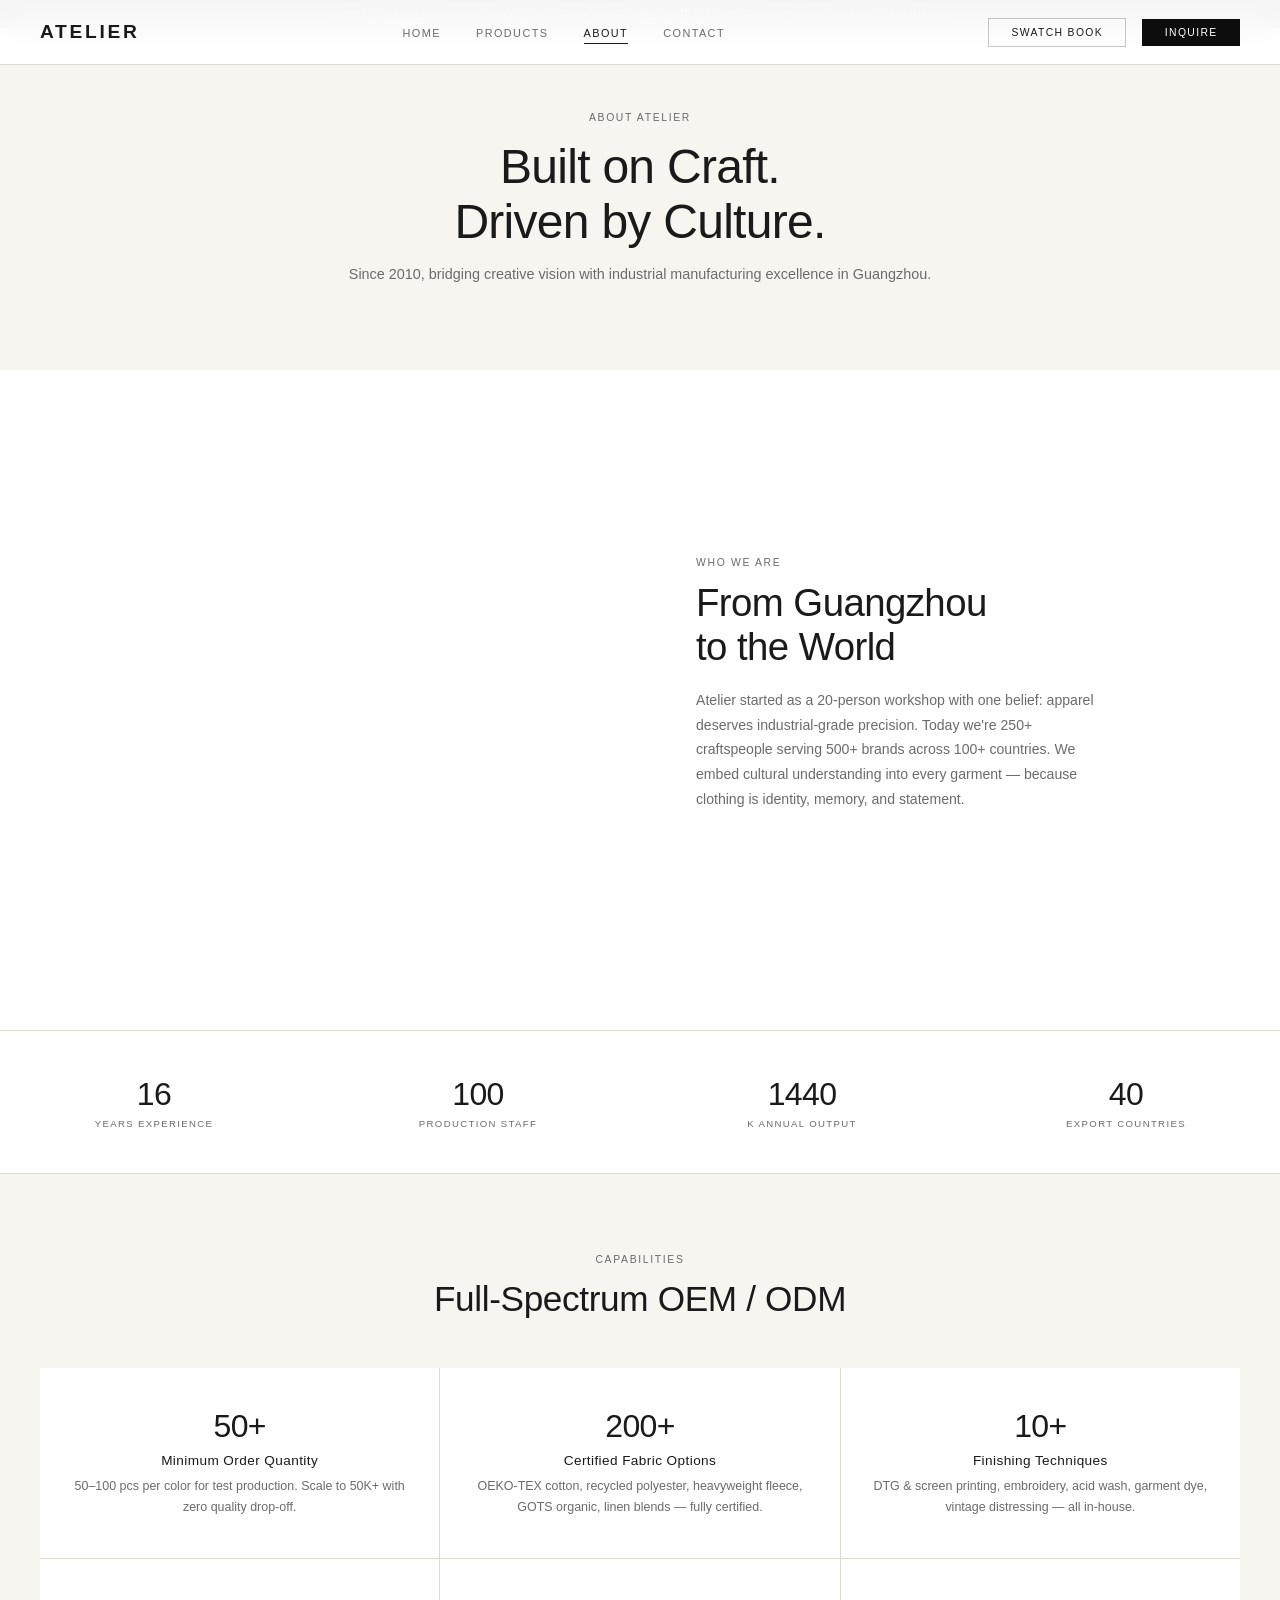
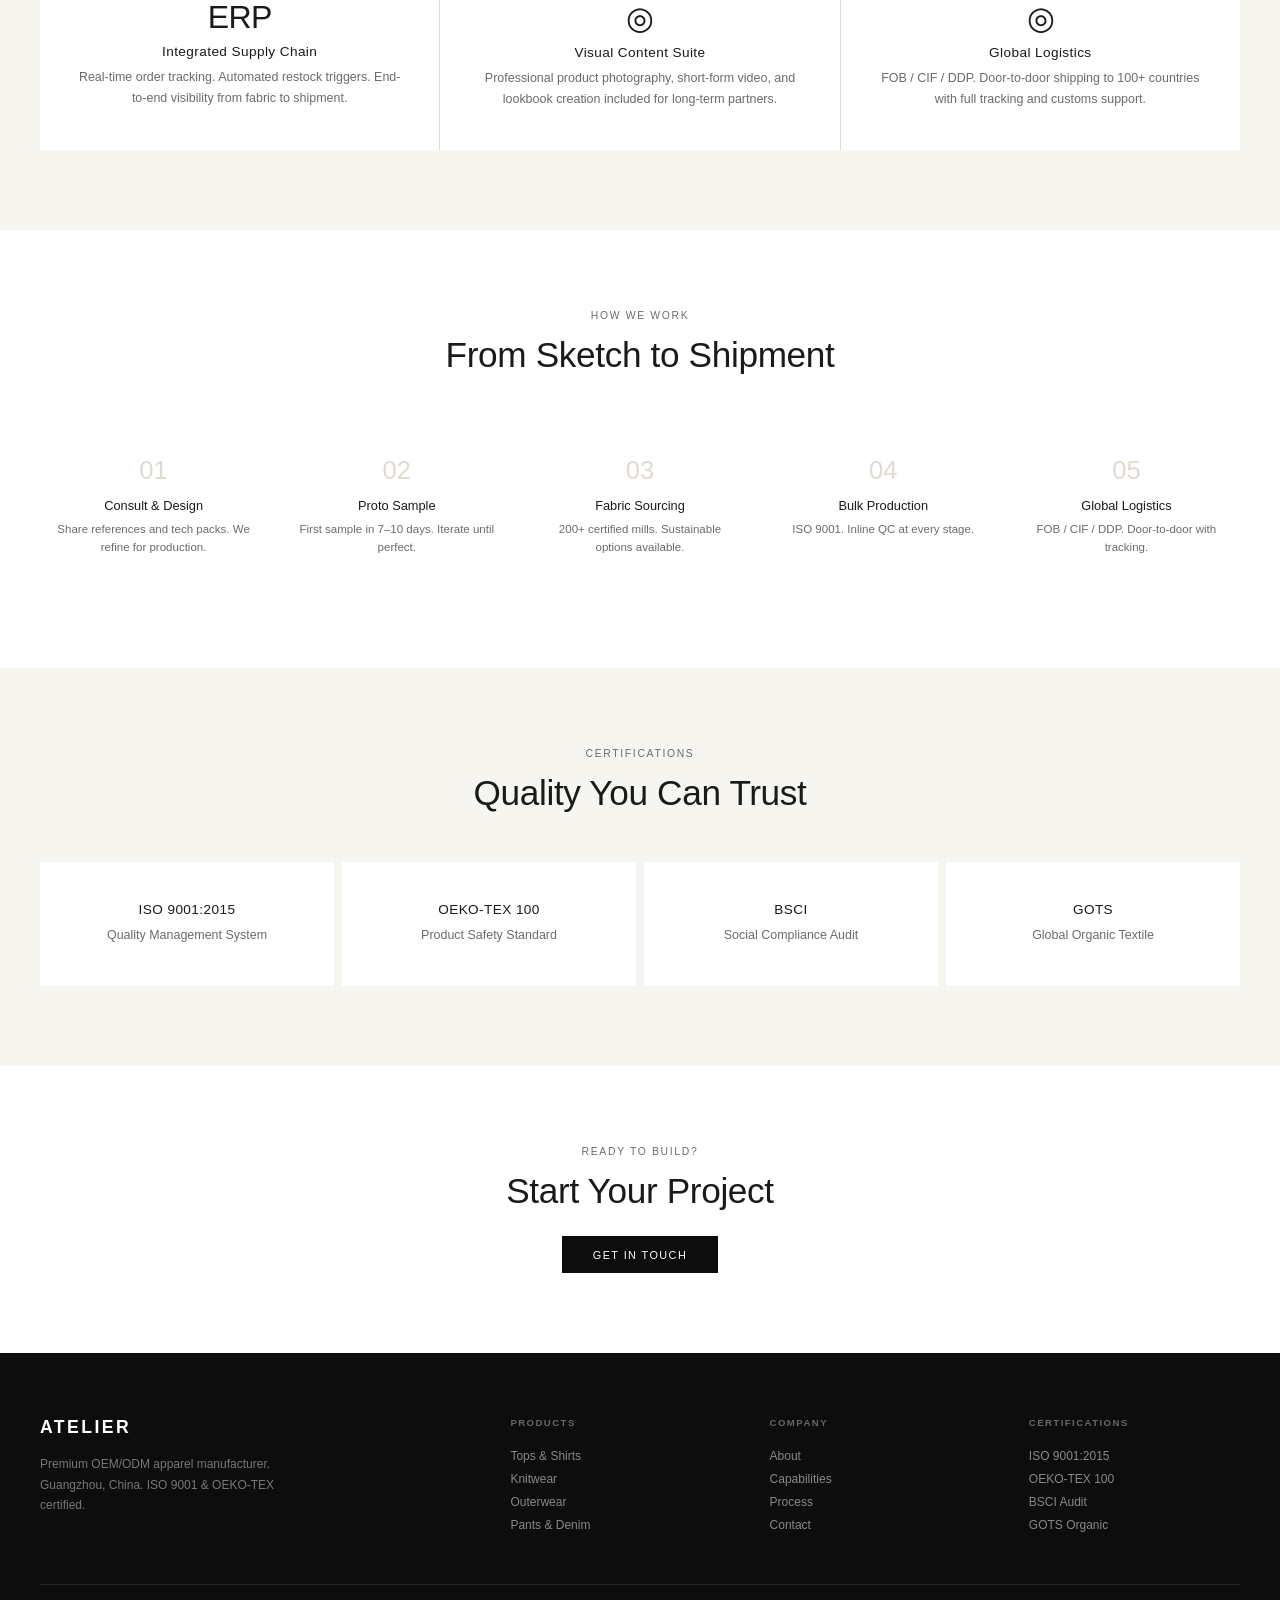
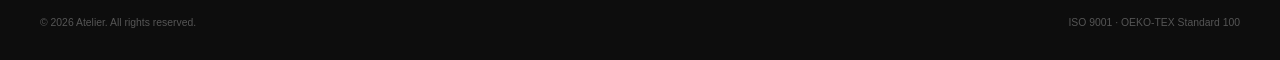
==== about.html @ 6cfaf9b6 "Rebuild: ATELIER brand, multi-page, correct copy" ====
<!DOCTYPE html>
<html lang="en">
<head>
<meta charset="UTF-8"><meta name="viewport" content="width=device-width,initial-scale=1.0">
<title>About — ATELIER</title>
<link rel="stylesheet" href="css/style.css">
</head>
<body>

<div class="announce"><span>&#9678; &nbsp;SS26 Samples Ready &nbsp;·&nbsp; MOQ 50 pcs/Color &nbsp;·&nbsp; ISO 9001 & OEKO-TEX Certified &nbsp;·&nbsp; 100+ Export Countries &nbsp;&#9678;</span></div>

<nav class="nav">
  <a href="index.html" class="logo">ATELIER</a>
  <ul class="nav-menu">
    <li><a href="index.html">Home</a></li>
    <li><a href="products.html">Products</a></li>
    <li><a href="about.html" class="active">About</a></li>
    <li><a href="contact.html">Contact</a></li>
  </ul>
  <div class="nav-right">
    <a href="contact.html" class="btn-sm ghost">Swatch Book</a>
    <a href="contact.html" class="btn-sm solid">Inquire</a>
  </div>
  <button class="hamburger" id="hbg">&#9776;</button>
</nav>
<div class="mobile-overlay" id="mob">
  <button class="mobile-close" id="mobClose">&#10005;</button>
  <a href="index.html">Home</a><a href="products.html">Products</a><a href="about.html">About</a><a href="contact.html">Contact</a>
</div>

<section class="page-hero">
  <div class="ph-content rv"><span class="ph-tag">About Atelier</span><h1 class="ph-title">Built on Craft.<br>Driven by Culture.</h1><p class="ph-sub">Since 2010, bridging creative vision with industrial manufacturing excellence in Guangzhou.</p></div>
</section>

<section>
  <div class="container">
    <div class="ed-row">
      <div class="ed-img rvl" style="background-image:url(https://content.gapinc.com/d/sje5q51hs5qm7k15g5br3cm6g22m3xs5.jpg)"></div>
      <div class="ed-copy rvr">
        <span class="eyebrow">Who We Are</span><h2>From Guangzhou<br>to the World</h2>
        <p>Atelier started as a 20-person workshop with one belief: apparel deserves industrial-grade precision. Today we're 250+ craftspeople serving 500+ brands across 100+ countries. We embed cultural understanding into every garment — because clothing is identity, memory, and statement.</p>
      </div>
    </div>
  </div>
</section>

<div class="stats-bar"><div class="container" id="statsBar">
  <div class="rv"><div class="stat-n" data-t="16">0</div><div class="stat-l">Years Experience</div></div>
  <div class="rv d1"><div class="stat-n" data-t="250">0</div><div class="stat-l">Production Staff</div></div>
  <div class="rv d2"><div class="stat-n" data-t="3600">0</div><div class="stat-l">K Annual Output</div></div>
  <div class="rv d3"><div class="stat-n" data-t="100">0</div><div class="stat-l">Export Countries</div></div>
</div></div>

<section style="background:var(--cream)">
  <div class="container">
    <div class="sec-head rv"><span class="eyebrow">Capabilities</span><h2 class="sec-title">Full-Spectrum OEM / ODM</h2></div>
    <div class="cap-grid">
      <div class="cap-item rv d1"><div class="cap-num">50+</div><h4>Minimum Order Quantity</h4><p>50–100 pcs per color for test production. Scale to 50K+ with zero quality drop-off.</p></div>
      <div class="cap-item rv d2"><div class="cap-num">200+</div><h4>Certified Fabric Options</h4><p>OEKO-TEX cotton, recycled polyester, heavyweight fleece, GOTS organic, linen blends — fully certified.</p></div>
      <div class="cap-item rv d3"><div class="cap-num">10+</div><h4>Finishing Techniques</h4><p>DTG &amp; screen printing, embroidery, acid wash, garment dye, vintage distressing — all in-house.</p></div>
      <div class="cap-item rv d4"><div class="cap-num">ERP</div><h4>Integrated Supply Chain</h4><p>Real-time order tracking. Automated restock triggers. End-to-end visibility from fabric to shipment.</p></div>
      <div class="cap-item rv d5"><div class="cap-num">&#9678;</div><h4>Visual Content Suite</h4><p>Professional product photography, short-form video, and lookbook creation included for long-term partners.</p></div>
      <div class="cap-item rv d6"><div class="cap-num">&#9678;</div><h4>Global Logistics</h4><p>FOB / CIF / DDP. Door-to-door shipping to 100+ countries with full tracking and customs support.</p></div>
    </div>
  </div>
</section>

<section>
  <div class="container">
    <div class="sec-head rv"><span class="eyebrow">How We Work</span><h2 class="sec-title">From Sketch to Shipment</h2></div>
    <div class="process-row">
      <div class="proc-item rv d1"><div class="proc-num">01</div><h4>Consult &amp; Design</h4><p>Share references and tech packs. We refine for production.</p></div>
      <div class="proc-item rv d2"><div class="proc-num">02</div><h4>Proto Sample</h4><p>First sample in 7–10 days. Iterate until perfect.</p></div>
      <div class="proc-item rv d3"><div class="proc-num">03</div><h4>Fabric Sourcing</h4><p>200+ certified mills. Sustainable options available.</p></div>
      <div class="proc-item rv d4"><div class="proc-num">04</div><h4>Bulk Production</h4><p>ISO 9001. Inline QC at every stage.</p></div>
      <div class="proc-item rv d5"><div class="proc-num">05</div><h4>Global Logistics</h4><p>FOB / CIF / DDP. Door-to-door with tracking.</p></div>
    </div>
  </div>
</section>

<section style="background:var(--cream)"><div class="container">
  <div class="sec-head rv"><span class="eyebrow">Certifications</span><h2 class="sec-title">Quality You Can Trust</h2></div>
  <div style="display:grid;grid-template-columns:repeat(4,1fr);gap:.5rem;text-align:center">
    <div class="cap-item rv d1"><h4>ISO 9001:2015</h4><p>Quality Management System</p></div>
    <div class="cap-item rv d2"><h4>OEKO-TEX 100</h4><p>Product Safety Standard</p></div>
    <div class="cap-item rv d3"><h4>BSCI</h4><p>Social Compliance Audit</p></div>
    <div class="cap-item rv d4"><h4>GOTS</h4><p>Global Organic Textile</p></div>
  </div>
</div></section>

<section style="text-align:center">
  <div class="container"><div class="rv">
    <span class="eyebrow">Ready to Build?</span>
    <h2 class="sec-title" style="margin-bottom:1.5rem">Start Your Project</h2>
    <a href="contact.html" class="btn-dark">Get in Touch</a>
  </div></div>
</section>

<footer>
  <div class="ft-grid">
    <div class="ft-brand"><h3>ATELIER</h3><p>Premium OEM/ODM apparel manufacturer. Guangzhou, China. ISO 9001 &amp; OEKO-TEX certified.</p></div>
    <div class="ft-col"><h4>Products</h4><a href="products.html">Tops &amp; Shirts</a><a href="products.html">Knitwear</a><a href="products.html">Outerwear</a><a href="products.html">Pants &amp; Denim</a></div>
    <div class="ft-col"><h4>Company</h4><a href="about.html">About</a><a href="about.html">Capabilities</a><a href="about.html">Process</a><a href="contact.html">Contact</a></div>
    <div class="ft-col"><h4>Certifications</h4><a href="#">ISO 9001:2015</a><a href="#">OEKO-TEX 100</a><a href="#">BSCI Audit</a><a href="#">GOTS Organic</a></div>
  </div>
  <div class="ft-bot"><span>&copy; 2026 Atelier. All rights reserved.</span><span>ISO 9001 &middot; OEKO-TEX Standard 100</span></div>
</footer>

<script src="js/main.js"></script>
</body>
</html>
---- css/style.css ----
*,*::before,*::after{margin:0;padding:0;box-sizing:border-box}
:root{--white:#fff;--cream:#F7F5F0;--sand:#EDE8DF;--text:#1A1A1A;--gray:#6B6B6B;--border:#E0DAD0;--black:#0D0D0D}
html{scroll-behavior:smooth}
body{font-family:'Helvetica Neue',Helvetica,Arial,sans-serif;background:#fff;color:var(--text);-webkit-font-smoothing:antialiased;overflow-x:hidden}

/* ── ANNOUNCE ── */
.announce{background:#1A1A1A;color:#fff;text-align:center;padding:.5rem 1rem;font-size:.65rem;letter-spacing:.1em;overflow:hidden}
.announce span{display:inline-block;white-space:nowrap;animation:ticker 28s linear infinite}
@keyframes ticker{0%{transform:translateX(60vw)}100%{transform:translateX(-100%)}}

/* ── NAV ── */
.nav{position:fixed;top:0;left:0;right:0;z-index:100;padding:1.1rem 2.5rem;display:flex;align-items:center;justify-content:space-between;transition:all .35s;background:rgba(255,255,255,.96);backdrop-filter:blur(18px);-webkit-backdrop-filter:blur(18px);border-bottom:1px solid var(--border)}
.logo{font-size:1.2rem;font-weight:700;letter-spacing:.14em;color:var(--text);text-decoration:none}
.nav-menu{display:flex;gap:2.2rem;list-style:none}
.nav-menu a{font-size:.68rem;text-transform:uppercase;letter-spacing:.13em;color:var(--gray);text-decoration:none;position:relative;transition:color .25s}
.nav-menu a::after{content:'';position:absolute;bottom:-5px;left:0;width:0;height:1px;background:var(--text);transition:width .3s}
.nav-menu a:hover,.nav-menu a.active{color:var(--text)}.nav-menu a:hover::after,.nav-menu a.active::after{width:100%}
.nav-right{display:flex;gap:1rem;align-items:center}
.btn-sm{font-size:.65rem;text-transform:uppercase;letter-spacing:.13em;padding:.5rem 1.4rem;text-decoration:none;transition:all .25s;display:inline-block}
.btn-sm.solid{background:var(--black);color:#fff}.btn-sm.solid:hover{background:#333}
.btn-sm.ghost{border:1px solid rgba(0,0,0,.22);color:var(--text)}.btn-sm.ghost:hover{border-color:var(--text)}
.hamburger{display:none;background:none;border:none;font-size:1.4rem;cursor:pointer;color:var(--text)}
.mobile-overlay{position:fixed;inset:0;background:#fff;z-index:200;display:flex;flex-direction:column;align-items:center;justify-content:center;gap:2rem;opacity:0;pointer-events:none;transition:opacity .3s}
.mobile-overlay.open{opacity:1;pointer-events:auto}
.mobile-overlay a{font-size:1.4rem;font-weight:300;text-decoration:none;color:var(--text);letter-spacing:.04em}
.mobile-close{position:absolute;top:1.5rem;right:2rem;font-size:1.8rem;background:none;border:none;cursor:pointer;color:var(--text)}

/* ── SECTIONS ── */
section{padding:5rem 2.5rem}
.container{max-width:1300px;margin:0 auto}
.sec-head{text-align:center;margin-bottom:3rem}
.eyebrow{font-size:.65rem;text-transform:uppercase;letter-spacing:.16em;color:var(--gray);margin-bottom:.8rem;display:block}
.sec-title{font-size:clamp(1.6rem,3.5vw,2.2rem);font-weight:300;letter-spacing:-.01em;line-height:1.2}

/* ── HERO ── */
.hero{height:75vh;min-height:500px;max-height:780px;position:relative;overflow:hidden;display:flex;align-items:flex-end}
.hero-img{position:absolute;inset:0;background-size:cover;background-position:center 20%;transition:transform 12s ease-out}
.hero-img.zoom{transform:scale(1.06)}
.hero-fade{position:absolute;inset:0;background:linear-gradient(to top,rgba(0,0,0,.65) 0%,rgba(0,0,0,.25) 50%,rgba(0,0,0,.1) 100%)}
.hero-text{position:relative;z-index:2;padding:0 3rem 4rem;max-width:640px}
.hero-eyebrow{font-size:.65rem;letter-spacing:.18em;text-transform:uppercase;color:rgba(255,255,255,.9);margin-bottom:1rem;text-shadow:0 1px 4px rgba(0,0,0,.5)}
.hero-h1{font-size:clamp(2.4rem,5vw,4rem);font-weight:300;line-height:1.1;letter-spacing:-.02em;color:#fff;margin-bottom:1.2rem;text-shadow:0 2px 12px rgba(0,0,0,.4)}
.hero-h1 em{font-style:italic;font-weight:200}
.hero-sub{font-size:.9rem;color:rgba(255,255,255,.92);max-width:400px;line-height:1.7;margin-bottom:2rem;text-shadow:0 1px 6px rgba(0,0,0,.5)}
.hero-btns{display:flex;gap:.8rem;flex-wrap:wrap}
.btn-white{background:#fff;color:var(--black);padding:.8rem 2rem;font-size:.7rem;text-transform:uppercase;letter-spacing:.12em;text-decoration:none;transition:all .25s}
.btn-white:hover{background:#eee}
.btn-out{background:transparent;border:1px solid rgba(255,255,255,.5);color:#fff;padding:.8rem 2rem;font-size:.7rem;text-transform:uppercase;letter-spacing:.12em;text-decoration:none;transition:all .25s}
.btn-out:hover{border-color:#fff}

/* ── CATEGORY LAYOUT ── */
.cat-layout{display:grid;grid-template-columns:1fr 1fr;gap:.5rem}
.cat-tall{grid-row:span 2}
.cat-right{display:grid;grid-template-columns:1fr 1fr;gap:.5rem}
.cat-block{position:relative;overflow:hidden;display:block;text-decoration:none;color:inherit}
.cat-block.tall-item{height:100%}
.cat-block.sq-item{aspect-ratio:4/5}
.cat-photo{width:100%;height:100%;object-fit:cover;transition:transform 1.1s cubic-bezier(.25,.1,.25,1)}
.cat-block:hover .cat-photo{transform:scale(1.05)}
.cat-overlay{position:absolute;inset:0;background:linear-gradient(to top,rgba(0,0,0,.35),transparent 50%);transition:opacity .4s}
.cat-block:hover .cat-overlay{opacity:.5}
.cat-cap{position:absolute;bottom:1.8rem;left:1.8rem;z-index:2}
.cat-cap h3{font-size:1.4rem;font-weight:300;color:#fff;line-height:1.2;text-shadow:0 1px 8px rgba(0,0,0,.3)}
.cat-cap span{display:inline-block;margin-top:.5rem;font-size:.6rem;text-transform:uppercase;letter-spacing:.15em;color:rgba(255,255,255,.85);border-bottom:1px solid rgba(255,255,255,.5);padding-bottom:.15rem;transition:all .3s}
.cat-block:hover .cat-cap span{border-color:#fff;padding-right:5px}
.cat-badge{position:absolute;top:1rem;left:1rem;z-index:3;background:rgba(255,255,255,.88);backdrop-filter:blur(6px);padding:.22rem .7rem;font-size:.58rem;letter-spacing:.08em;text-transform:uppercase;color:var(--text)}

/* ── PRODUCT GRID ── */
.prod-grid{display:grid;grid-template-columns:repeat(3,1fr);gap:1.2rem}
.prod-card{text-decoration:none;color:inherit;display:block}
.prod-img-wrap{position:relative;overflow:hidden;aspect-ratio:3/4}
.prod-img{width:100%;height:100%;object-fit:cover;transition:transform .9s cubic-bezier(.25,.1,.25,1)}
.prod-card:hover .prod-img{transform:scale(1.04)}
.prod-badge{position:absolute;top:.8rem;left:.8rem;background:#fff;padding:.2rem .65rem;font-size:.58rem;text-transform:uppercase;letter-spacing:.08em;z-index:2}
.prod-info{padding:1rem 0 .5rem}
.prod-info h4{font-size:.88rem;font-weight:400;margin-bottom:.25rem}
.prod-cat{font-size:.65rem;text-transform:uppercase;letter-spacing:.1em;color:var(--gray)}
.prod-moq{display:inline-block;margin-top:.6rem;font-size:.6rem;border:1px solid var(--border);padding:.2rem .6rem;color:var(--gray);letter-spacing:.06em}

/* ── EDITORIAL SPLIT ── */
.ed-row{display:grid;grid-template-columns:1fr 1fr;min-height:500px}
.ed-img{background-size:cover;background-position:center;min-height:400px}
.ed-copy{display:flex;flex-direction:column;justify-content:center;padding:4rem 3.5rem}
.ed-copy h2{font-size:clamp(1.8rem,3.5vw,2.4rem);font-weight:300;letter-spacing:-.015em;line-height:1.15;margin-bottom:1.2rem}
.ed-copy p{font-size:.88rem;color:var(--gray);line-height:1.75;margin-bottom:2rem;max-width:400px}
.btn-dark{background:var(--black);color:#fff;padding:.78rem 1.9rem;font-size:.68rem;text-transform:uppercase;letter-spacing:.13em;text-decoration:none;display:inline-block;transition:all .28s}
.btn-dark:hover{background:#333;transform:translateY(-1px)}
.btn-line{border:1px solid rgba(0,0,0,.22);color:var(--text);padding:.78rem 1.9rem;font-size:.68rem;text-transform:uppercase;letter-spacing:.13em;text-decoration:none;display:inline-block;transition:all .28s}
.btn-line:hover{border-color:var(--text);transform:translateY(-1px)}

/* ── STATS ── */
.stats-bar{border-top:1px solid var(--border);border-bottom:1px solid var(--border);padding:2.8rem 0}
.stats-bar .container{display:grid;grid-template-columns:repeat(4,1fr);text-align:center;gap:1rem}
.stat-n{font-size:2rem;font-weight:300;letter-spacing:-.02em}
.stat-l{font-size:.6rem;text-transform:uppercase;letter-spacing:.14em;color:var(--gray);margin-top:.3rem}

/* ── MOSAIC ── */
.mosaic{display:grid;grid-template-columns:3fr 2fr;grid-template-rows:1fr 1fr;gap:.5rem;height:600px}
.mosaic-main{grid-row:span 2;overflow:hidden}
.mosaic-side{overflow:hidden}
.mosaic-main img,.mosaic-side img{width:100%;height:100%;object-fit:cover;transition:transform 1s cubic-bezier(.25,.1,.25,1)}
.mosaic-main:hover img,.mosaic-side:hover img{transform:scale(1.04)}
.mosaic-label{position:absolute;bottom:1.5rem;left:1.5rem}
.mosaic-label h3{font-size:1.1rem;font-weight:300;color:#fff;text-shadow:0 1px 6px rgba(0,0,0,.4)}
.mosaic-label span{font-size:.58rem;text-transform:uppercase;letter-spacing:.14em;color:rgba(255,255,255,.75);border-bottom:1px solid rgba(255,255,255,.4);padding-bottom:.15rem;width:fit-content;margin-top:.35rem;display:block}

/* ── CAPABILITIES ── */
.cap-grid{display:grid;grid-template-columns:repeat(3,1fr);gap:1px;background:var(--border)}
.cap-item{background:#fff;padding:2.5rem 2rem;text-align:center;transition:background .3s}
.cap-item:hover{background:var(--cream)}
.cap-num{font-size:2rem;font-weight:200;letter-spacing:-.02em;margin-bottom:.5rem}
.cap-item h4{font-size:.85rem;font-weight:500;margin-bottom:.5rem;letter-spacing:.03em}
.cap-item p{font-size:.78rem;color:var(--gray);line-height:1.68}

/* ── PROCESS ── */
.process-row{display:grid;grid-template-columns:repeat(5,1fr);gap:1rem}
.proc-item{text-align:center;padding:2rem 1rem}
.proc-num{font-size:1.6rem;font-weight:200;color:var(--border);margin-bottom:.8rem;transition:color .3s}
.proc-item:hover .proc-num{color:var(--text)}
.proc-item h4{font-size:.8rem;font-weight:500;margin-bottom:.4rem}
.proc-item p{font-size:.72rem;color:var(--gray);line-height:1.6}

/* ── CONTACT ── */
.inq-grid{display:grid;grid-template-columns:1fr 1fr;gap:4rem;align-items:start}
.contact-block{border-top:1px solid var(--border)}
.contact-item{display:flex;gap:.8rem;padding:.9rem 0;border-bottom:1px solid var(--border)}
.contact-item .lbl{font-size:.65rem;text-transform:uppercase;letter-spacing:.12em;color:var(--gray);width:90px;flex-shrink:0;margin-top:.15rem}
.contact-item .val{font-size:.82rem;color:var(--text);line-height:1.5}
.form-box{background:var(--cream);padding:2.5rem}
.fg{margin-bottom:1rem}
.fg label{display:block;font-size:.6rem;text-transform:uppercase;letter-spacing:.13em;color:var(--gray);margin-bottom:.35rem}
.fg input,.fg select,.fg textarea{width:100%;padding:.7rem .85rem;border:1px solid var(--border);background:#fff;font-size:.82rem;font-family:inherit;color:var(--text);transition:border-color .25s}
.fg :focus{outline:none;border-color:#999}
.fg textarea{min-height:120px;resize:vertical}
.fg-row{display:grid;grid-template-columns:1fr 1fr;gap:.8rem}
.btn-submit{width:100%;background:var(--black);color:#fff;border:none;padding:.85rem;font-size:.68rem;text-transform:uppercase;letter-spacing:.13em;cursor:pointer;transition:background .25s}
.btn-submit:hover{background:#333}

/* ── FOOTER ── */
footer{background:#0D0D0D;color:#fff;padding:4rem 2.5rem 2rem}
.ft-grid{display:grid;grid-template-columns:2fr 1fr 1fr 1fr;gap:3rem;max-width:1300px;margin:0 auto 3rem}
.ft-brand h3{font-size:1.1rem;font-weight:700;letter-spacing:.14em;margin-bottom:1rem}
.ft-brand p{font-size:.75rem;color:#777;line-height:1.7;max-width:280px}
.ft-col h4{font-size:.6rem;text-transform:uppercase;letter-spacing:.15em;color:#666;margin-bottom:1rem}
.ft-col a{display:block;color:#888;text-decoration:none;font-size:.75rem;padding:.28rem 0;transition:color .25s}
.ft-col a:hover{color:#fff}
.ft-bot{max-width:1300px;margin:0 auto;padding-top:2rem;border-top:1px solid #222;display:flex;justify-content:space-between}
.ft-bot span{font-size:.65rem;color:#555}

/* ── INNER PAGE HERO ── */
.page-hero{min-height:38vh;display:flex;align-items:center;justify-content:center;background:var(--cream);text-align:center;padding:2rem}
.ph-content{max-width:600px}
.ph-tag{font-size:.65rem;text-transform:uppercase;letter-spacing:.16em;color:var(--gray);margin-bottom:1rem;display:block}
.ph-title{font-size:clamp(2rem,4vw,3rem);font-weight:300;letter-spacing:-.015em;line-height:1.15;margin-bottom:.8rem}
.ph-sub{font-size:.9rem;color:var(--gray);line-height:1.7}

/* ── REVEAL ── */
.rv{opacity:0;transform:translateY(22px);transition:opacity .75s cubic-bezier(.22,.1,.22,1),transform .75s cubic-bezier(.22,.1,.22,1)}
.rv.on{opacity:1;transform:none}
.rvl{opacity:0;transform:translateX(-24px);transition:opacity .75s cubic-bezier(.22,.1,.22,1),transform .75s cubic-bezier(.22,.1,.22,1)}
.rvl.on{opacity:1;transform:none}
.rvr{opacity:0;transform:translateX(24px);transition:opacity .75s cubic-bezier(.22,.1,.22,1),transform .75s cubic-bezier(.22,.1,.22,1)}
.rvr.on{opacity:1;transform:none}
.d1{transition-delay:.06s}.d2{transition-delay:.12s}.d3{transition-delay:.18s}.d4{transition-delay:.24s}.d5{transition-delay:.3s}.d6{transition-delay:.36s}

/* ── RESPONSIVE ── */
@media(max-width:1024px){.prod-grid{grid-template-columns:repeat(2,1fr)}.process-row{grid-template-columns:repeat(3,1fr)}.cap-grid{grid-template-columns:repeat(2,1fr)}.mosaic{height:500px}}
@media(max-width:768px){
  .nav-menu,.btn-sm{display:none}.hamburger{display:block}
  section{padding:3rem 1.2rem}
  .hero{height:65vh;min-height:420px}.hero-text{padding:0 1.5rem 3rem}
  .cat-layout{grid-template-columns:1fr}.cat-tall{grid-row:auto}.cat-right{grid-template-columns:1fr 1fr}.cat-block.sq-item{aspect-ratio:3/4}
  .ed-row{grid-template-columns:1fr}.ed-img{min-height:280px}.ed-copy{padding:2.5rem 1.5rem}
  .mosaic{grid-template-columns:1fr;height:auto}.mosaic-main{grid-row:auto}.mosaic-main img,.mosaic-side img{height:300px}
  .prod-grid{grid-template-columns:1fr 1fr;gap:.8rem}
  .process-row{grid-template-columns:1fr 1fr}
  .inq-grid{grid-template-columns:1fr;gap:2rem}
  .stats-bar .container{grid-template-columns:repeat(2,1fr)}
  .ft-grid{grid-template-columns:1fr 1fr;gap:2rem}
}
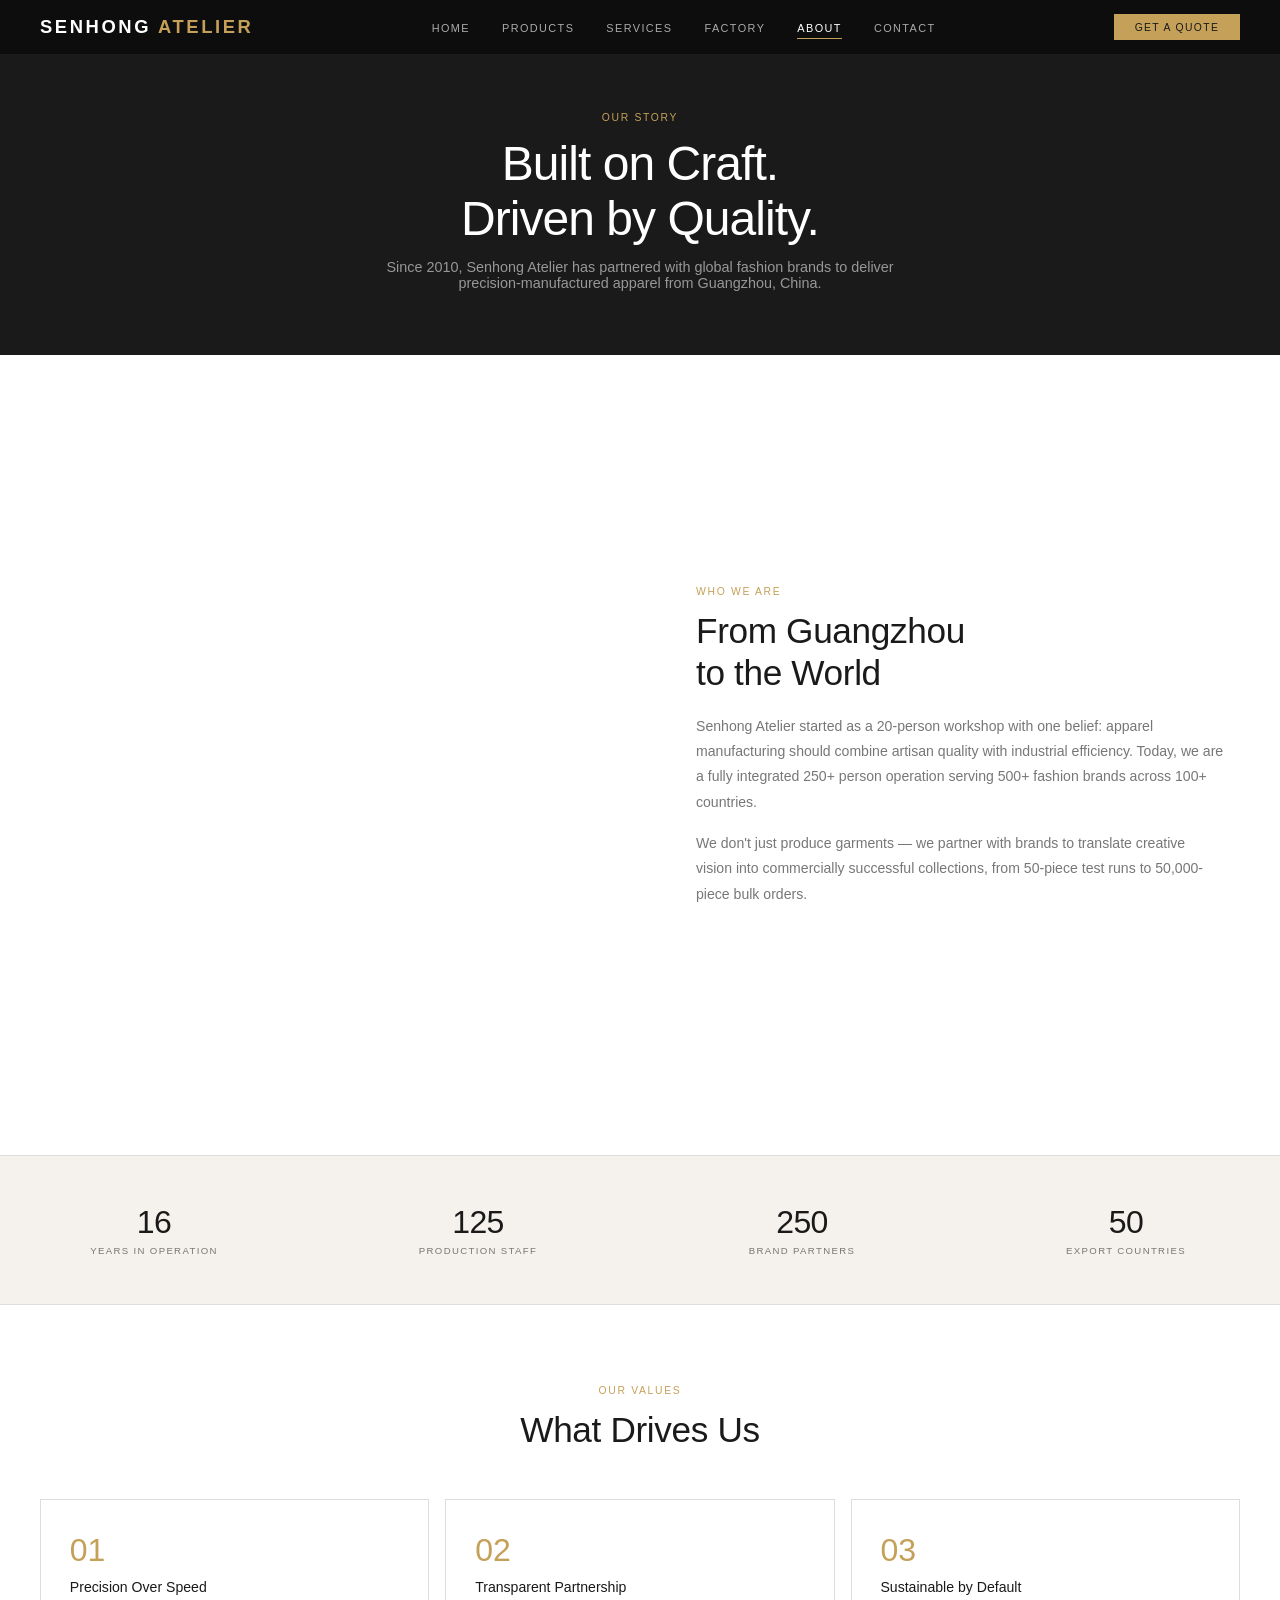
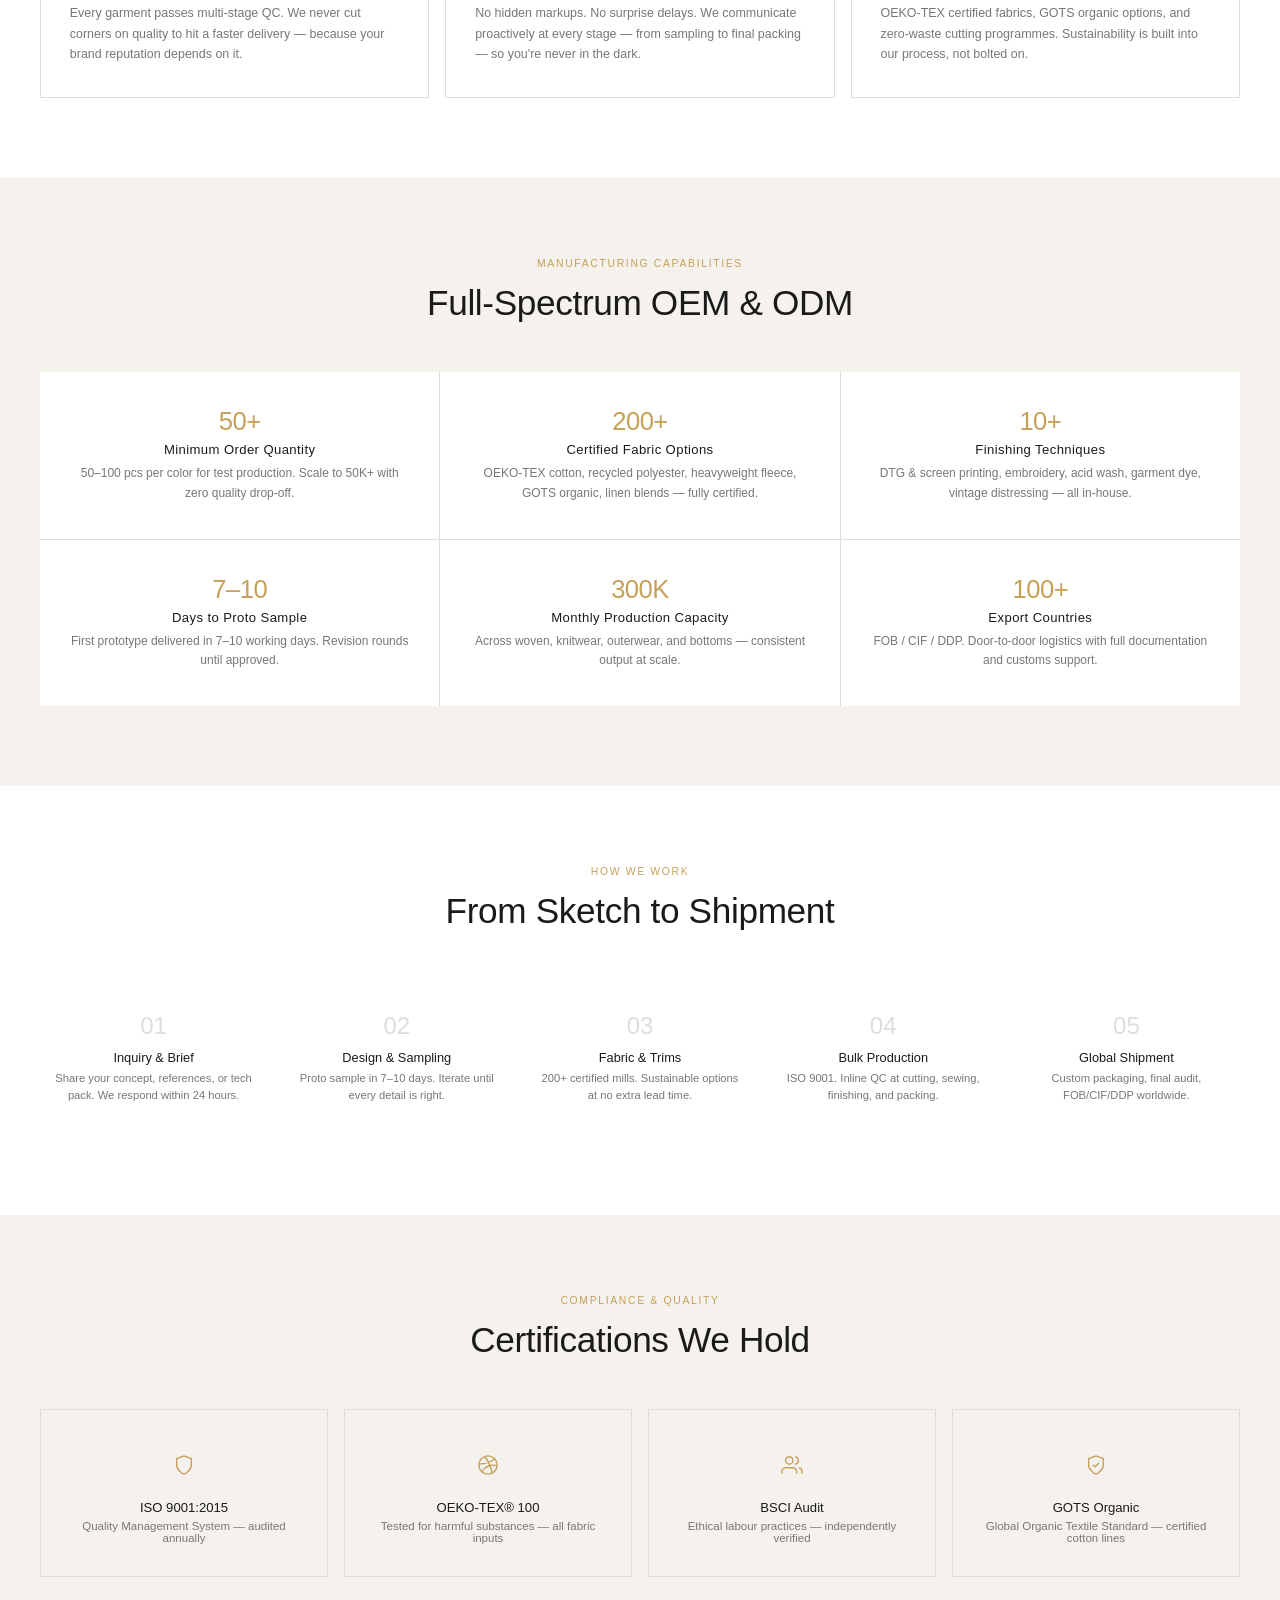
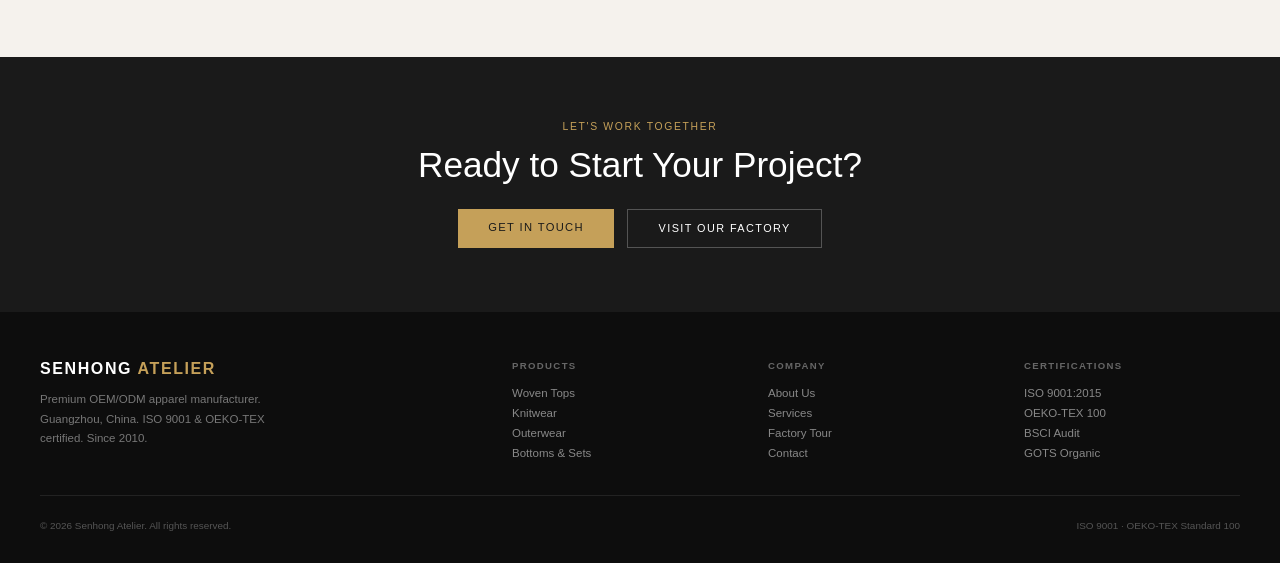
==== commit 2db3c121: "Rebuild all 6 pages: SENHONG ATELIER brand, 6-item nav, About/Contact/Products/Services/Factory" ====
--- a/about.html
+++ b/about.html
@@ -2,110 +2,214 @@
 <html lang="en">
 <head>
 <meta charset="UTF-8"><meta name="viewport" content="width=device-width,initial-scale=1.0">
-<title>About — ATELIER</title>
+<meta name="description" content="About SENHONG ATELIER — Premium OEM/ODM apparel manufacturer in Guangzhou since 2010. ISO 9001, OEKO-TEX, BSCI certified.">
+<title>About Us — SENHONG ATELIER</title>
 <link rel="stylesheet" href="css/style.css">
+<style>
+.page-hero{padding:7rem 2.5rem 4rem;background:var(--dark);text-align:center}
+.page-hero .eyebrow{color:var(--gold)}
+.page-hero h1{font-size:clamp(2rem,4vw,3rem);font-weight:300;color:#fff;letter-spacing:-.02em;margin-bottom:.8rem}
+.page-hero p{font-size:.9rem;color:rgba(255,255,255,.55);max-width:560px;margin:0 auto}
+
+.about-split{display:grid;grid-template-columns:1fr 1fr;gap:0;min-height:520px}
+.about-img{background-size:cover;background-position:center;min-height:420px}
+.about-text{display:flex;flex-direction:column;justify-content:center;padding:4rem 3.5rem}
+.about-text h2{font-size:clamp(1.6rem,3vw,2.2rem);font-weight:300;letter-spacing:-.01em;line-height:1.2;margin-bottom:1.2rem}
+.about-text p{font-size:.88rem;color:var(--gray);line-height:1.8;margin-bottom:1rem}
+
+.values-grid{display:grid;grid-template-columns:repeat(3,1fr);gap:1rem}
+.value-card{padding:2rem 1.8rem;border:1px solid var(--border);transition:all .35s}
+.value-card:hover{border-color:var(--gold);transform:translateY(-4px)}
+.value-num{font-size:2rem;font-weight:200;color:var(--gold);margin-bottom:.6rem}
+.value-card h4{font-size:.88rem;font-weight:500;margin-bottom:.5rem}
+.value-card p{font-size:.78rem;color:var(--gray);line-height:1.65}
+
+.cap-grid{display:grid;grid-template-columns:repeat(3,1fr);gap:1px;background:var(--border)}
+.cap-item{background:#fff;padding:2.2rem 1.8rem;text-align:center;transition:background .3s}
+.cap-item:hover{background:var(--cream)}
+.cap-num{font-size:1.6rem;font-weight:200;letter-spacing:-.02em;margin-bottom:.4rem;color:var(--gold)}
+.cap-item h4{font-size:.82rem;font-weight:500;margin-bottom:.4rem;letter-spacing:.03em}
+.cap-item p{font-size:.75rem;color:var(--gray);line-height:1.65}
+
+.process-row{display:grid;grid-template-columns:repeat(5,1fr);gap:1rem}
+.proc-item{text-align:center;padding:2rem .8rem;transition:transform .3s}
+.proc-item:hover{transform:translateY(-3px)}
+.proc-num{font-size:1.5rem;font-weight:200;color:var(--border);margin-bottom:.6rem;transition:color .3s}
+.proc-item:hover .proc-num{color:var(--gold)}
+.proc-item h4{font-size:.8rem;font-weight:500;margin-bottom:.3rem}
+.proc-item p{font-size:.7rem;color:var(--gray);line-height:1.5}
+
+.cert-row{display:grid;grid-template-columns:repeat(4,1fr);gap:1rem}
+.cert-card{border:1px solid var(--border);padding:2rem 1.5rem;text-align:center;transition:all .35s}
+.cert-card:hover{border-color:var(--gold);transform:translateY(-3px)}
+.cert-icon{width:2.8rem;height:2.8rem;border-radius:50%;background:var(--cream);display:flex;align-items:center;justify-content:center;margin:0 auto .8rem;color:var(--gold)}
+.cert-card h4{font-size:.82rem;font-weight:500;margin-bottom:.3rem}
+.cert-card p{font-size:.72rem;color:var(--gray)}
+
+@media(max-width:768px){
+  .about-split{grid-template-columns:1fr}.about-img{min-height:280px}.about-text{padding:2.5rem 1.5rem}
+  .values-grid{grid-template-columns:1fr}.cap-grid{grid-template-columns:1fr}
+  .process-row{grid-template-columns:1fr 1fr}.cert-row{grid-template-columns:1fr 1fr}
+}
+</style>
 </head>
 <body>
 
-<div class="announce"><span>&#9678; &nbsp;SS26 Samples Ready &nbsp;·&nbsp; MOQ 50 pcs/Color &nbsp;·&nbsp; ISO 9001 & OEKO-TEX Certified &nbsp;·&nbsp; 100+ Export Countries &nbsp;&#9678;</span></div>
-
 <nav class="nav">
-  <a href="index.html" class="logo">ATELIER</a>
+  <a href="index.html" class="logo">SENHONG<span> ATELIER</span></a>
   <ul class="nav-menu">
     <li><a href="index.html">Home</a></li>
     <li><a href="products.html">Products</a></li>
+    <li><a href="services.html">Services</a></li>
+    <li><a href="factory.html">Factory</a></li>
     <li><a href="about.html" class="active">About</a></li>
     <li><a href="contact.html">Contact</a></li>
   </ul>
-  <div class="nav-right">
-    <a href="contact.html" class="btn-sm ghost">Swatch Book</a>
-    <a href="contact.html" class="btn-sm solid">Inquire</a>
-  </div>
+  <div class="nav-right"><a href="contact.html" class="btn-sm solid">Get a Quote</a></div>
   <button class="hamburger" id="hbg">&#9776;</button>
 </nav>
 <div class="mobile-overlay" id="mob">
   <button class="mobile-close" id="mobClose">&#10005;</button>
-  <a href="index.html">Home</a><a href="products.html">Products</a><a href="about.html">About</a><a href="contact.html">Contact</a>
+  <a href="index.html" onclick="closeMob()">Home</a>
+  <a href="products.html" onclick="closeMob()">Products</a>
+  <a href="services.html" onclick="closeMob()">Services</a>
+  <a href="factory.html" onclick="closeMob()">Factory</a>
+  <a href="about.html" onclick="closeMob()">About</a>
+  <a href="contact.html" onclick="closeMob()">Contact</a>
 </div>
 
-<section class="page-hero">
-  <div class="ph-content rv"><span class="ph-tag">About Atelier</span><h1 class="ph-title">Built on Craft.<br>Driven by Culture.</h1><p class="ph-sub">Since 2010, bridging creative vision with industrial manufacturing excellence in Guangzhou.</p></div>
-</section>
-
+<!-- PAGE HERO -->
+<div class="page-hero">
+  <span class="eyebrow">Our Story</span>
+  <h1>Built on Craft.<br>Driven by Quality.</h1>
+  <p>Since 2010, Senhong Atelier has partnered with global fashion brands to deliver precision-manufactured apparel from Guangzhou, China.</p>
+</div>
+
+<!-- STORY SPLIT -->
+<section style="padding:0">
+  <div class="about-split">
+    <div class="about-img rvl" style="background-image:url(https://content.gapinc.com/d/sje5q51hs5qm7k15g5br3cm6g22m3xs5.jpg)"></div>
+    <div class="about-text rvr">
+      <span class="eyebrow">Who We Are</span>
+      <h2>From Guangzhou<br>to the World</h2>
+      <p>Senhong Atelier started as a 20-person workshop with one belief: apparel manufacturing should combine artisan quality with industrial efficiency. Today, we are a fully integrated 250+ person operation serving 500+ fashion brands across 100+ countries.</p>
+      <p>We don't just produce garments — we partner with brands to translate creative vision into commercially successful collections, from 50-piece test runs to 50,000-piece bulk orders.</p>
+    </div>
+  </div>
+</section>
+
+<!-- STATS -->
+<div class="stats-full" style="background:var(--cream);padding:3rem 0;border-top:1px solid var(--border);border-bottom:1px solid var(--border)">
+  <div class="container" id="statsBar" style="display:grid;grid-template-columns:repeat(4,1fr);text-align:center;gap:1rem">
+    <div class="rv"><div class="stat-n" data-t="16" style="font-size:2rem;font-weight:300;letter-spacing:-.02em">0</div><div class="stat-l" style="font-size:.6rem;text-transform:uppercase;letter-spacing:.14em;color:var(--gray);margin-top:.3rem">Years in Operation</div></div>
+    <div class="rv d1"><div class="stat-n" data-t="250" style="font-size:2rem;font-weight:300;letter-spacing:-.02em">0</div><div class="stat-l" style="font-size:.6rem;text-transform:uppercase;letter-spacing:.14em;color:var(--gray);margin-top:.3rem">Production Staff</div></div>
+    <div class="rv d2"><div class="stat-n" data-t="500" style="font-size:2rem;font-weight:300;letter-spacing:-.02em">0</div><div class="stat-l" style="font-size:.6rem;text-transform:uppercase;letter-spacing:.14em;color:var(--gray);margin-top:.3rem">Brand Partners</div></div>
+    <div class="rv d3"><div class="stat-n" data-t="100" style="font-size:2rem;font-weight:300;letter-spacing:-.02em">0</div><div class="stat-l" style="font-size:.6rem;text-transform:uppercase;letter-spacing:.14em;color:var(--gray);margin-top:.3rem">Export Countries</div></div>
+  </div>
+</div>
+
+<!-- VALUES -->
 <section>
   <div class="container">
-    <div class="ed-row">
-      <div class="ed-img rvl" style="background-image:url(https://content.gapinc.com/d/sje5q51hs5qm7k15g5br3cm6g22m3xs5.jpg)"></div>
-      <div class="ed-copy rvr">
-        <span class="eyebrow">Who We Are</span><h2>From Guangzhou<br>to the World</h2>
-        <p>Atelier started as a 20-person workshop with one belief: apparel deserves industrial-grade precision. Today we're 250+ craftspeople serving 500+ brands across 100+ countries. We embed cultural understanding into every garment — because clothing is identity, memory, and statement.</p>
-      </div>
-    </div>
-  </div>
-</section>
-
-<div class="stats-bar"><div class="container" id="statsBar">
-  <div class="rv"><div class="stat-n" data-t="16">0</div><div class="stat-l">Years Experience</div></div>
-  <div class="rv d1"><div class="stat-n" data-t="250">0</div><div class="stat-l">Production Staff</div></div>
-  <div class="rv d2"><div class="stat-n" data-t="3600">0</div><div class="stat-l">K Annual Output</div></div>
-  <div class="rv d3"><div class="stat-n" data-t="100">0</div><div class="stat-l">Export Countries</div></div>
-</div></div>
-
+    <div class="sec-head rv"><span class="eyebrow">Our Values</span><h2 class="sec-title">What Drives Us</h2></div>
+    <div class="values-grid">
+      <div class="value-card rv d1">
+        <div class="value-num">01</div>
+        <h4>Precision Over Speed</h4>
+        <p>Every garment passes multi-stage QC. We never cut corners on quality to hit a faster delivery — because your brand reputation depends on it.</p>
+      </div>
+      <div class="value-card rv d2">
+        <div class="value-num">02</div>
+        <h4>Transparent Partnership</h4>
+        <p>No hidden markups. No surprise delays. We communicate proactively at every stage — from sampling to final packing — so you're never in the dark.</p>
+      </div>
+      <div class="value-card rv d3">
+        <div class="value-num">03</div>
+        <h4>Sustainable by Default</h4>
+        <p>OEKO-TEX certified fabrics, GOTS organic options, and zero-waste cutting programmes. Sustainability is built into our process, not bolted on.</p>
+      </div>
+    </div>
+  </div>
+</section>
+
+<!-- CAPABILITIES -->
 <section style="background:var(--cream)">
   <div class="container">
-    <div class="sec-head rv"><span class="eyebrow">Capabilities</span><h2 class="sec-title">Full-Spectrum OEM / ODM</h2></div>
+    <div class="sec-head rv"><span class="eyebrow">Manufacturing Capabilities</span><h2 class="sec-title">Full-Spectrum OEM &amp; ODM</h2></div>
     <div class="cap-grid">
       <div class="cap-item rv d1"><div class="cap-num">50+</div><h4>Minimum Order Quantity</h4><p>50–100 pcs per color for test production. Scale to 50K+ with zero quality drop-off.</p></div>
       <div class="cap-item rv d2"><div class="cap-num">200+</div><h4>Certified Fabric Options</h4><p>OEKO-TEX cotton, recycled polyester, heavyweight fleece, GOTS organic, linen blends — fully certified.</p></div>
       <div class="cap-item rv d3"><div class="cap-num">10+</div><h4>Finishing Techniques</h4><p>DTG &amp; screen printing, embroidery, acid wash, garment dye, vintage distressing — all in-house.</p></div>
-      <div class="cap-item rv d4"><div class="cap-num">ERP</div><h4>Integrated Supply Chain</h4><p>Real-time order tracking. Automated restock triggers. End-to-end visibility from fabric to shipment.</p></div>
-      <div class="cap-item rv d5"><div class="cap-num">&#9678;</div><h4>Visual Content Suite</h4><p>Professional product photography, short-form video, and lookbook creation included for long-term partners.</p></div>
-      <div class="cap-item rv d6"><div class="cap-num">&#9678;</div><h4>Global Logistics</h4><p>FOB / CIF / DDP. Door-to-door shipping to 100+ countries with full tracking and customs support.</p></div>
-    </div>
-  </div>
-</section>
-
+      <div class="cap-item rv d4"><div class="cap-num">7–10</div><h4>Days to Proto Sample</h4><p>First prototype delivered in 7–10 working days. Revision rounds until approved.</p></div>
+      <div class="cap-item rv d5"><div class="cap-num">300K</div><h4>Monthly Production Capacity</h4><p>Across woven, knitwear, outerwear, and bottoms — consistent output at scale.</p></div>
+      <div class="cap-item rv d6"><div class="cap-num">100+</div><h4>Export Countries</h4><p>FOB / CIF / DDP. Door-to-door logistics with full documentation and customs support.</p></div>
+    </div>
+  </div>
+</section>
+
+<!-- PROCESS -->
 <section>
   <div class="container">
     <div class="sec-head rv"><span class="eyebrow">How We Work</span><h2 class="sec-title">From Sketch to Shipment</h2></div>
     <div class="process-row">
-      <div class="proc-item rv d1"><div class="proc-num">01</div><h4>Consult &amp; Design</h4><p>Share references and tech packs. We refine for production.</p></div>
-      <div class="proc-item rv d2"><div class="proc-num">02</div><h4>Proto Sample</h4><p>First sample in 7–10 days. Iterate until perfect.</p></div>
-      <div class="proc-item rv d3"><div class="proc-num">03</div><h4>Fabric Sourcing</h4><p>200+ certified mills. Sustainable options available.</p></div>
-      <div class="proc-item rv d4"><div class="proc-num">04</div><h4>Bulk Production</h4><p>ISO 9001. Inline QC at every stage.</p></div>
-      <div class="proc-item rv d5"><div class="proc-num">05</div><h4>Global Logistics</h4><p>FOB / CIF / DDP. Door-to-door with tracking.</p></div>
-    </div>
-  </div>
-</section>
-
-<section style="background:var(--cream)"><div class="container">
-  <div class="sec-head rv"><span class="eyebrow">Certifications</span><h2 class="sec-title">Quality You Can Trust</h2></div>
-  <div style="display:grid;grid-template-columns:repeat(4,1fr);gap:.5rem;text-align:center">
-    <div class="cap-item rv d1"><h4>ISO 9001:2015</h4><p>Quality Management System</p></div>
-    <div class="cap-item rv d2"><h4>OEKO-TEX 100</h4><p>Product Safety Standard</p></div>
-    <div class="cap-item rv d3"><h4>BSCI</h4><p>Social Compliance Audit</p></div>
-    <div class="cap-item rv d4"><h4>GOTS</h4><p>Global Organic Textile</p></div>
-  </div>
-</div></section>
-
-<section style="text-align:center">
-  <div class="container"><div class="rv">
-    <span class="eyebrow">Ready to Build?</span>
-    <h2 class="sec-title" style="margin-bottom:1.5rem">Start Your Project</h2>
-    <a href="contact.html" class="btn-dark">Get in Touch</a>
+      <div class="proc-item rv d1"><div class="proc-num">01</div><h4>Inquiry &amp; Brief</h4><p>Share your concept, references, or tech pack. We respond within 24 hours.</p></div>
+      <div class="proc-item rv d2"><div class="proc-num">02</div><h4>Design &amp; Sampling</h4><p>Proto sample in 7–10 days. Iterate until every detail is right.</p></div>
+      <div class="proc-item rv d3"><div class="proc-num">03</div><h4>Fabric &amp; Trims</h4><p>200+ certified mills. Sustainable options at no extra lead time.</p></div>
+      <div class="proc-item rv d4"><div class="proc-num">04</div><h4>Bulk Production</h4><p>ISO 9001. Inline QC at cutting, sewing, finishing, and packing.</p></div>
+      <div class="proc-item rv d5"><div class="proc-num">05</div><h4>Global Shipment</h4><p>Custom packaging, final audit, FOB/CIF/DDP worldwide.</p></div>
+    </div>
+  </div>
+</section>
+
+<!-- CERTIFICATIONS -->
+<section style="background:var(--cream)">
+  <div class="container">
+    <div class="sec-head rv"><span class="eyebrow">Compliance &amp; Quality</span><h2 class="sec-title">Certifications We Hold</h2></div>
+    <div class="cert-row">
+      <div class="cert-card rv d1">
+        <div class="cert-icon"><svg width="22" height="22" viewBox="0 0 24 24" fill="none" stroke="currentColor" stroke-width="1.5" stroke-linecap="round" stroke-linejoin="round"><path d="M12 22s8-4 8-10V5l-8-3-8 3v7c0 6 8 10 8 10z"/></svg></div>
+        <h4>ISO 9001:2015</h4><p>Quality Management System — audited annually</p>
+      </div>
+      <div class="cert-card rv d2">
+        <div class="cert-icon"><svg width="22" height="22" viewBox="0 0 24 24" fill="none" stroke="currentColor" stroke-width="1.5" stroke-linecap="round" stroke-linejoin="round"><circle cx="12" cy="12" r="10"/><path d="M8.56 2.75c4.37 6.03 6.02 9.42 8.03 17.72m2.54-15.38c-3.72 4.35-8.94 5.66-16.88 5.85m19.5 1.9c-3.5-.93-6.63-.82-8.94 0-2.58.92-5.01 2.86-7.44 6.32"/></svg></div>
+        <h4>OEKO-TEX® 100</h4><p>Tested for harmful substances — all fabric inputs</p>
+      </div>
+      <div class="cert-card rv d3">
+        <div class="cert-icon"><svg width="22" height="22" viewBox="0 0 24 24" fill="none" stroke="currentColor" stroke-width="1.5" stroke-linecap="round" stroke-linejoin="round"><path d="M17 21v-2a4 4 0 0 0-4-4H5a4 4 0 0 0-4 4v2"/><circle cx="9" cy="7" r="4"/><path d="M23 21v-2a4 4 0 0 0-3-3.87"/><path d="M16 3.13a4 4 0 0 1 0 7.75"/></svg></div>
+        <h4>BSCI Audit</h4><p>Ethical labour practices — independently verified</p>
+      </div>
+      <div class="cert-card rv d4">
+        <div class="cert-icon"><svg width="22" height="22" viewBox="0 0 24 24" fill="none" stroke="currentColor" stroke-width="1.5" stroke-linecap="round" stroke-linejoin="round"><path d="M12 22s-8-4-8-10V5l8-3 8 3v7c0 6-8 10-8 10z"/><polyline points="9 12 11 14 15 10"/></svg></div>
+        <h4>GOTS Organic</h4><p>Global Organic Textile Standard — certified cotton lines</p>
+      </div>
+    </div>
+  </div>
+</section>
+
+<!-- CTA -->
+<section style="background:var(--dark);text-align:center;padding:4rem 2.5rem">
+  <div class="container" style="max-width:560px"><div class="rv">
+    <span class="eyebrow" style="color:var(--gold)">Let's Work Together</span>
+    <h2 style="font-size:clamp(1.6rem,3vw,2.2rem);font-weight:300;color:#fff;margin-bottom:1.5rem">Ready to Start Your Project?</h2>
+    <div style="display:flex;gap:.8rem;justify-content:center;flex-wrap:wrap">
+      <a href="contact.html" class="btn-gold">Get in Touch</a>
+      <a href="factory.html" style="border:1px solid rgba(255,255,255,.25);color:#fff;padding:.78rem 1.9rem;font-size:.68rem;text-transform:uppercase;letter-spacing:.13em;text-decoration:none;display:inline-block;transition:all .28s">Visit Our Factory</a>
+    </div>
   </div></div>
 </section>
 
-<footer>
-  <div class="ft-grid">
-    <div class="ft-brand"><h3>ATELIER</h3><p>Premium OEM/ODM apparel manufacturer. Guangzhou, China. ISO 9001 &amp; OEKO-TEX certified.</p></div>
-    <div class="ft-col"><h4>Products</h4><a href="products.html">Tops &amp; Shirts</a><a href="products.html">Knitwear</a><a href="products.html">Outerwear</a><a href="products.html">Pants &amp; Denim</a></div>
-    <div class="ft-col"><h4>Company</h4><a href="about.html">About</a><a href="about.html">Capabilities</a><a href="about.html">Process</a><a href="contact.html">Contact</a></div>
-    <div class="ft-col"><h4>Certifications</h4><a href="#">ISO 9001:2015</a><a href="#">OEKO-TEX 100</a><a href="#">BSCI Audit</a><a href="#">GOTS Organic</a></div>
-  </div>
-  <div class="ft-bot"><span>&copy; 2026 Atelier. All rights reserved.</span><span>ISO 9001 &middot; OEKO-TEX Standard 100</span></div>
+<footer style="background:#0D0D0D;color:#fff;padding:3rem 2.5rem 2rem">
+  <div style="max-width:1280px;margin:0 auto;display:grid;grid-template-columns:2fr 1fr 1fr 1fr;gap:2.5rem;margin-bottom:2rem">
+    <div><h3 style="font-size:1rem;font-weight:700;letter-spacing:.1em;margin-bottom:.8rem">SENHONG<span style="color:#C5A059"> ATELIER</span></h3><p style="font-size:.72rem;color:#777;line-height:1.7;max-width:260px">Premium OEM/ODM apparel manufacturer. Guangzhou, China. ISO 9001 &amp; OEKO-TEX certified. Since 2010.</p></div>
+    <div><h4 style="font-size:.6rem;text-transform:uppercase;letter-spacing:.14em;color:#666;margin-bottom:.8rem">Products</h4><a href="products.html" style="display:block;color:#888;text-decoration:none;font-size:.72rem;padding:.25rem 0;transition:color .25s">Woven Tops</a><a href="products.html" style="display:block;color:#888;text-decoration:none;font-size:.72rem;padding:.25rem 0">Knitwear</a><a href="products.html" style="display:block;color:#888;text-decoration:none;font-size:.72rem;padding:.25rem 0">Outerwear</a><a href="products.html" style="display:block;color:#888;text-decoration:none;font-size:.72rem;padding:.25rem 0">Bottoms &amp; Sets</a></div>
+    <div><h4 style="font-size:.6rem;text-transform:uppercase;letter-spacing:.14em;color:#666;margin-bottom:.8rem">Company</h4><a href="about.html" style="display:block;color:#888;text-decoration:none;font-size:.72rem;padding:.25rem 0">About Us</a><a href="services.html" style="display:block;color:#888;text-decoration:none;font-size:.72rem;padding:.25rem 0">Services</a><a href="factory.html" style="display:block;color:#888;text-decoration:none;font-size:.72rem;padding:.25rem 0">Factory Tour</a><a href="contact.html" style="display:block;color:#888;text-decoration:none;font-size:.72rem;padding:.25rem 0">Contact</a></div>
+    <div><h4 style="font-size:.6rem;text-transform:uppercase;letter-spacing:.14em;color:#666;margin-bottom:.8rem">Certifications</h4><a href="#" style="display:block;color:#888;text-decoration:none;font-size:.72rem;padding:.25rem 0">ISO 9001:2015</a><a href="#" style="display:block;color:#888;text-decoration:none;font-size:.72rem;padding:.25rem 0">OEKO-TEX 100</a><a href="#" style="display:block;color:#888;text-decoration:none;font-size:.72rem;padding:.25rem 0">BSCI Audit</a><a href="#" style="display:block;color:#888;text-decoration:none;font-size:.72rem;padding:.25rem 0">GOTS Organic</a></div>
+  </div>
+  <div style="max-width:1280px;margin:0 auto;padding-top:1.5rem;border-top:1px solid #222;display:flex;justify-content:space-between">
+    <span style="font-size:.62rem;color:#555">&copy; 2026 Senhong Atelier. All rights reserved.</span>
+    <span style="font-size:.62rem;color:#555">ISO 9001 &middot; OEKO-TEX Standard 100</span>
+  </div>
 </footer>
-
 <script src="js/main.js"></script>
 </body>
 </html>
--- a/css/style.css
+++ b/css/style.css
@@ -1,180 +1,171 @@
 *,*::before,*::after{margin:0;padding:0;box-sizing:border-box}
-:root{--white:#fff;--cream:#F7F5F0;--sand:#EDE8DF;--text:#1A1A1A;--gray:#6B6B6B;--border:#E0DAD0;--black:#0D0D0D}
+:root{--white:#fff;--cream:#F5F2ED;--sand:#E8E3D8;--text:#1a1a1a;--gray:#777;--border:#ddd;--black:#0D0D0D;--dark:#1a1a1a;--gold:#C5A059;--gold-light:#D4AD68}
 html{scroll-behavior:smooth}
 body{font-family:'Helvetica Neue',Helvetica,Arial,sans-serif;background:#fff;color:var(--text);-webkit-font-smoothing:antialiased;overflow-x:hidden}
 
-/* ── ANNOUNCE ── */
-.announce{background:#1A1A1A;color:#fff;text-align:center;padding:.5rem 1rem;font-size:.65rem;letter-spacing:.1em;overflow:hidden}
-.announce span{display:inline-block;white-space:nowrap;animation:ticker 28s linear infinite}
-@keyframes ticker{0%{transform:translateX(60vw)}100%{transform:translateX(-100%)}}
-
 /* ── NAV ── */
-.nav{position:fixed;top:0;left:0;right:0;z-index:100;padding:1.1rem 2.5rem;display:flex;align-items:center;justify-content:space-between;transition:all .35s;background:rgba(255,255,255,.96);backdrop-filter:blur(18px);-webkit-backdrop-filter:blur(18px);border-bottom:1px solid var(--border)}
-.logo{font-size:1.2rem;font-weight:700;letter-spacing:.14em;color:var(--text);text-decoration:none}
-.nav-menu{display:flex;gap:2.2rem;list-style:none}
-.nav-menu a{font-size:.68rem;text-transform:uppercase;letter-spacing:.13em;color:var(--gray);text-decoration:none;position:relative;transition:color .25s}
-.nav-menu a::after{content:'';position:absolute;bottom:-5px;left:0;width:0;height:1px;background:var(--text);transition:width .3s}
-.nav-menu a:hover,.nav-menu a.active{color:var(--text)}.nav-menu a:hover::after,.nav-menu a.active::after{width:100%}
-.nav-right{display:flex;gap:1rem;align-items:center}
-.btn-sm{font-size:.65rem;text-transform:uppercase;letter-spacing:.13em;padding:.5rem 1.4rem;text-decoration:none;transition:all .25s;display:inline-block}
-.btn-sm.solid{background:var(--black);color:#fff}.btn-sm.solid:hover{background:#333}
-.btn-sm.ghost{border:1px solid rgba(0,0,0,.22);color:var(--text)}.btn-sm.ghost:hover{border-color:var(--text)}
-.hamburger{display:none;background:none;border:none;font-size:1.4rem;cursor:pointer;color:var(--text)}
-.mobile-overlay{position:fixed;inset:0;background:#fff;z-index:200;display:flex;flex-direction:column;align-items:center;justify-content:center;gap:2rem;opacity:0;pointer-events:none;transition:opacity .3s}
+.nav{position:fixed;top:0;left:0;right:0;z-index:100;padding:.9rem 2.5rem;display:flex;align-items:center;justify-content:space-between;background:rgba(13,13,13,.95);backdrop-filter:blur(18px);-webkit-backdrop-filter:blur(18px)}
+.logo{font-size:1.15rem;font-weight:700;letter-spacing:.14em;color:#fff;text-decoration:none}
+.logo span{color:var(--gold)}
+.nav-menu{display:flex;gap:2rem;list-style:none}
+.nav-menu a{font-size:.68rem;text-transform:uppercase;letter-spacing:.13em;color:rgba(255,255,255,.65);text-decoration:none;transition:color .25s;position:relative}
+.nav-menu a::after{content:'';position:absolute;bottom:-5px;left:0;width:0;height:1px;background:var(--gold);transition:width .3s}
+.nav-menu a:hover,.nav-menu a.active{color:#fff}.nav-menu a:hover::after,.nav-menu a.active::after{width:100%}
+.nav-right{display:flex;gap:.8rem;align-items:center}
+.btn-sm{font-size:.65rem;text-transform:uppercase;letter-spacing:.13em;padding:.45rem 1.3rem;text-decoration:none;transition:all .25s;display:inline-block}
+.btn-sm.solid{background:var(--gold);color:var(--dark)}.btn-sm.solid:hover{background:var(--gold-light)}
+.btn-sm.ghost{border:1px solid rgba(255,255,255,.3);color:#fff}.btn-sm.ghost:hover{border-color:#fff}
+.hamburger{display:none;background:none;border:none;font-size:1.4rem;cursor:pointer;color:#fff}
+.mobile-overlay{position:fixed;inset:0;background:var(--dark);z-index:200;display:flex;flex-direction:column;align-items:center;justify-content:center;gap:2rem;opacity:0;pointer-events:none;transition:opacity .3s}
 .mobile-overlay.open{opacity:1;pointer-events:auto}
-.mobile-overlay a{font-size:1.4rem;font-weight:300;text-decoration:none;color:var(--text);letter-spacing:.04em}
-.mobile-close{position:absolute;top:1.5rem;right:2rem;font-size:1.8rem;background:none;border:none;cursor:pointer;color:var(--text)}
+.mobile-overlay a{font-size:1.4rem;font-weight:300;text-decoration:none;color:#fff;letter-spacing:.04em}
+.mobile-close{position:absolute;top:1.5rem;right:2rem;font-size:1.8rem;background:none;border:none;cursor:pointer;color:#fff}
 
 /* ── SECTIONS ── */
 section{padding:5rem 2.5rem}
-.container{max-width:1300px;margin:0 auto}
+section.no-pad{padding:0}
+.container{max-width:1280px;margin:0 auto}
 .sec-head{text-align:center;margin-bottom:3rem}
-.eyebrow{font-size:.65rem;text-transform:uppercase;letter-spacing:.16em;color:var(--gray);margin-bottom:.8rem;display:block}
+.eyebrow{font-size:.65rem;text-transform:uppercase;letter-spacing:.16em;color:var(--gold);margin-bottom:.8rem;display:block;font-weight:500}
 .sec-title{font-size:clamp(1.6rem,3.5vw,2.2rem);font-weight:300;letter-spacing:-.01em;line-height:1.2}
 
-/* ── HERO ── */
-.hero{height:75vh;min-height:500px;max-height:780px;position:relative;overflow:hidden;display:flex;align-items:flex-end}
-.hero-img{position:absolute;inset:0;background-size:cover;background-position:center 20%;transition:transform 12s ease-out}
-.hero-img.zoom{transform:scale(1.06)}
-.hero-fade{position:absolute;inset:0;background:linear-gradient(to top,rgba(0,0,0,.65) 0%,rgba(0,0,0,.25) 50%,rgba(0,0,0,.1) 100%)}
-.hero-text{position:relative;z-index:2;padding:0 3rem 4rem;max-width:640px}
-.hero-eyebrow{font-size:.65rem;letter-spacing:.18em;text-transform:uppercase;color:rgba(255,255,255,.9);margin-bottom:1rem;text-shadow:0 1px 4px rgba(0,0,0,.5)}
-.hero-h1{font-size:clamp(2.4rem,5vw,4rem);font-weight:300;line-height:1.1;letter-spacing:-.02em;color:#fff;margin-bottom:1.2rem;text-shadow:0 2px 12px rgba(0,0,0,.4)}
-.hero-h1 em{font-style:italic;font-weight:200}
-.hero-sub{font-size:.9rem;color:rgba(255,255,255,.92);max-width:400px;line-height:1.7;margin-bottom:2rem;text-shadow:0 1px 6px rgba(0,0,0,.5)}
+/* ── HERO BANNER ── */
+.hero{position:relative;height:82vh;min-height:560px;max-height:780px;display:flex;align-items:flex-end;overflow:hidden}
+.hero-bg{position:absolute;inset:0;background-size:cover;background-position:center 25%;animation:heroSlowZoom 18s ease-out forwards}
+@keyframes heroSlowZoom{from{transform:scale(1.06)}to{transform:scale(1)}}
+.hero-overlay{position:absolute;inset:0;
+  background:linear-gradient(105deg,rgba(0,0,0,.72) 0%,rgba(0,0,0,.38) 55%,rgba(0,0,0,.08) 100%)}
+.hero-content{position:relative;z-index:2;padding:0 4rem 4.5rem;max-width:640px}
+.hero-badge{display:inline-block;font-size:.6rem;text-transform:uppercase;letter-spacing:.22em;color:var(--gold);margin-bottom:.5rem;font-weight:500}
+.hero-badge2{font-size:.68rem;text-transform:uppercase;letter-spacing:.12em;color:rgba(255,255,255,.7);margin-bottom:1.8rem;display:block}
+.hero-h1{font-size:clamp(2.2rem,4.5vw,3.6rem);font-weight:300;line-height:1.12;color:#fff;margin-bottom:1rem;letter-spacing:-.02em}
+.hero-h1 em{font-style:italic;font-weight:200;color:var(--gold-light)}
+.hero-desc{font-size:.85rem;color:rgba(255,255,255,.7);line-height:1.75;max-width:420px;margin-bottom:2rem}
+.hero-stats{display:flex;gap:2rem;margin-bottom:2.2rem;flex-wrap:wrap}
+.hero-stat{display:flex;align-items:center;gap:.7rem}
+.stat-icon{width:2.2rem;height:2.2rem;border-radius:50%;border:1px solid rgba(255,255,255,.18);display:flex;align-items:center;justify-content:center;color:var(--gold);flex-shrink:0}
+.stat-icon svg{display:block}
+.hero-stat div strong{display:block;font-size:.8rem;color:#fff;font-weight:400;letter-spacing:.01em}
+.hero-stat div span{font-size:.58rem;color:rgba(255,255,255,.45);text-transform:uppercase;letter-spacing:.1em}
 .hero-btns{display:flex;gap:.8rem;flex-wrap:wrap}
-.btn-white{background:#fff;color:var(--black);padding:.8rem 2rem;font-size:.7rem;text-transform:uppercase;letter-spacing:.12em;text-decoration:none;transition:all .25s}
-.btn-white:hover{background:#eee}
-.btn-out{background:transparent;border:1px solid rgba(255,255,255,.5);color:#fff;padding:.8rem 2rem;font-size:.7rem;text-transform:uppercase;letter-spacing:.12em;text-decoration:none;transition:all .25s}
-.btn-out:hover{border-color:#fff}
+.btn-gold{background:var(--gold);color:var(--dark);padding:.78rem 1.9rem;font-size:.7rem;text-transform:uppercase;letter-spacing:.12em;text-decoration:none;transition:all .25s;font-weight:500;display:inline-block}
+.btn-gold:hover{background:var(--gold-light);transform:translateY(-1px)}
+.btn-outline-gold{border:1px solid rgba(255,255,255,.3);color:#fff;padding:.78rem 1.9rem;font-size:.7rem;text-transform:uppercase;letter-spacing:.12em;text-decoration:none;transition:all .25s;display:inline-block}
+.btn-outline-gold:hover{border-color:var(--gold);color:var(--gold)}
 
-/* ── CATEGORY LAYOUT ── */
-.cat-layout{display:grid;grid-template-columns:1fr 1fr;gap:.5rem}
-.cat-tall{grid-row:span 2}
-.cat-right{display:grid;grid-template-columns:1fr 1fr;gap:.5rem}
-.cat-block{position:relative;overflow:hidden;display:block;text-decoration:none;color:inherit}
-.cat-block.tall-item{height:100%}
-.cat-block.sq-item{aspect-ratio:4/5}
-.cat-photo{width:100%;height:100%;object-fit:cover;transition:transform 1.1s cubic-bezier(.25,.1,.25,1)}
-.cat-block:hover .cat-photo{transform:scale(1.05)}
-.cat-overlay{position:absolute;inset:0;background:linear-gradient(to top,rgba(0,0,0,.35),transparent 50%);transition:opacity .4s}
-.cat-block:hover .cat-overlay{opacity:.5}
-.cat-cap{position:absolute;bottom:1.8rem;left:1.8rem;z-index:2}
-.cat-cap h3{font-size:1.4rem;font-weight:300;color:#fff;line-height:1.2;text-shadow:0 1px 8px rgba(0,0,0,.3)}
-.cat-cap span{display:inline-block;margin-top:.5rem;font-size:.6rem;text-transform:uppercase;letter-spacing:.15em;color:rgba(255,255,255,.85);border-bottom:1px solid rgba(255,255,255,.5);padding-bottom:.15rem;transition:all .3s}
-.cat-block:hover .cat-cap span{border-color:#fff;padding-right:5px}
-.cat-badge{position:absolute;top:1rem;left:1rem;z-index:3;background:rgba(255,255,255,.88);backdrop-filter:blur(6px);padding:.22rem .7rem;font-size:.58rem;letter-spacing:.08em;text-transform:uppercase;color:var(--text)}
+/* ── SERVICE BAR ── */
+.svc-bar{background:var(--dark);border-top:1px solid rgba(255,255,255,.07);padding:2rem 2.5rem}
+.svc-grid{max-width:1280px;margin:0 auto;display:grid;grid-template-columns:repeat(4,1fr);gap:2.5rem}
+.svc-item{display:flex;align-items:flex-start;gap:1rem}
+.svc-icon{width:2.8rem;height:2.8rem;border-radius:8px;border:1px solid rgba(255,255,255,.08);background:rgba(255,255,255,.03);display:flex;align-items:center;justify-content:center;color:var(--gold);flex-shrink:0}
+.svc-icon svg{display:block}
+.svc-item h4{font-size:.72rem;font-weight:500;color:#fff;margin-bottom:.25rem;text-transform:uppercase;letter-spacing:.08em}
+.svc-item p{font-size:.62rem;color:rgba(255,255,255,.4);line-height:1.55}
+
+/* ── STATS ROW ── */
+.stats-full{background:var(--cream);padding:2.5rem 0}
+.stats-full .container{display:grid;grid-template-columns:repeat(4,1fr);text-align:center;gap:1rem}
+.stat-n{font-size:1.8rem;font-weight:300;letter-spacing:-.01em;color:var(--text)}
+.stat-l{font-size:.6rem;text-transform:uppercase;letter-spacing:.14em;color:var(--gray);margin-top:.3rem}
+
+/* ── CATEGORIES ── */
+.cat-grid2{display:grid;grid-template-columns:repeat(3,1fr);gap:1rem}
+.cat-card{position:relative;overflow:hidden;text-decoration:none;color:inherit;display:block;aspect-ratio:3/4;background:var(--sand);transition:transform .4s cubic-bezier(.25,.1,.25,1)}
+.cat-card:hover{transform:translateY(-4px)}
+.cat-card img{width:100%;height:100%;object-fit:cover;transition:transform 1s cubic-bezier(.25,.1,.25,1)}
+.cat-card:hover img{transform:scale(1.06)}
+.cat-card .cat-label{position:absolute;bottom:1.5rem;left:1.5rem;z-index:2}
+.cat-card .cat-label h3{font-size:1.2rem;font-weight:300;color:#fff;text-shadow:0 1px 6px rgba(0,0,0,.4)}
+.cat-card .cat-label span{display:inline-block;margin-top:.4rem;font-size:.58rem;text-transform:uppercase;letter-spacing:.14em;color:rgba(255,255,255,.8);border-bottom:1px solid rgba(255,255,255,.4);padding-bottom:.15rem}
+.cat-card .cat-overlay{position:absolute;inset:0;background:linear-gradient(to top,rgba(0,0,0,.45),transparent 45%);transition:opacity .4s}
+.cat-card:hover .cat-overlay{opacity:.5}
 
 /* ── PRODUCT GRID ── */
 .prod-grid{display:grid;grid-template-columns:repeat(3,1fr);gap:1.2rem}
-.prod-card{text-decoration:none;color:inherit;display:block}
-.prod-img-wrap{position:relative;overflow:hidden;aspect-ratio:3/4}
-.prod-img{width:100%;height:100%;object-fit:cover;transition:transform .9s cubic-bezier(.25,.1,.25,1)}
-.prod-card:hover .prod-img{transform:scale(1.04)}
-.prod-badge{position:absolute;top:.8rem;left:.8rem;background:#fff;padding:.2rem .65rem;font-size:.58rem;text-transform:uppercase;letter-spacing:.08em;z-index:2}
-.prod-info{padding:1rem 0 .5rem}
-.prod-info h4{font-size:.88rem;font-weight:400;margin-bottom:.25rem}
-.prod-cat{font-size:.65rem;text-transform:uppercase;letter-spacing:.1em;color:var(--gray)}
-.prod-moq{display:inline-block;margin-top:.6rem;font-size:.6rem;border:1px solid var(--border);padding:.2rem .6rem;color:var(--gray);letter-spacing:.06em}
+.prod-card{text-decoration:none;color:inherit;display:block;transition:transform .3s}
+.prod-card:hover{transform:translateY(-3px)}
+.prod-img-wrap{position:relative;overflow:hidden;aspect-ratio:3/4;background:var(--sand)}
+.prod-img{width:100%;height:100%;object-fit:cover;transition:transform .8s cubic-bezier(.25,.1,.25,1)}
+.prod-card:hover .prod-img{transform:scale(1.05)}
+.prod-info{padding:.8rem 0 0}
+.prod-info h4{font-size:.85rem;font-weight:400;margin-bottom:.15rem}
+.prod-cat{font-size:.62rem;text-transform:uppercase;letter-spacing:.1em;color:var(--gray)}
+.prod-moq{display:inline-block;margin-top:.5rem;font-size:.58rem;border:1px solid var(--border);padding:.18rem .55rem;color:var(--gray);letter-spacing:.06em}
 
-/* ── EDITORIAL SPLIT ── */
-.ed-row{display:grid;grid-template-columns:1fr 1fr;min-height:500px}
-.ed-img{background-size:cover;background-position:center;min-height:400px}
-.ed-copy{display:flex;flex-direction:column;justify-content:center;padding:4rem 3.5rem}
-.ed-copy h2{font-size:clamp(1.8rem,3.5vw,2.4rem);font-weight:300;letter-spacing:-.015em;line-height:1.15;margin-bottom:1.2rem}
-.ed-copy p{font-size:.88rem;color:var(--gray);line-height:1.75;margin-bottom:2rem;max-width:400px}
-.btn-dark{background:var(--black);color:#fff;padding:.78rem 1.9rem;font-size:.68rem;text-transform:uppercase;letter-spacing:.13em;text-decoration:none;display:inline-block;transition:all .28s}
+/* ── ABOUT SPLIT ── */
+.about-split{display:grid;grid-template-columns:1fr 1fr;gap:3rem;align-items:center}
+.about-img{aspect-ratio:4/5;background-size:cover;background-position:center}
+.about-copy h2{font-size:2rem;font-weight:300;letter-spacing:-.01em;margin-bottom:1.2rem}
+.about-copy p{font-size:.88rem;color:var(--gray);line-height:1.8;margin-bottom:1.8rem}
+.btn-dark{background:var(--dark);color:#fff;padding:.78rem 1.9rem;font-size:.68rem;text-transform:uppercase;letter-spacing:.13em;text-decoration:none;display:inline-block;transition:all .28s}
 .btn-dark:hover{background:#333;transform:translateY(-1px)}
-.btn-line{border:1px solid rgba(0,0,0,.22);color:var(--text);padding:.78rem 1.9rem;font-size:.68rem;text-transform:uppercase;letter-spacing:.13em;text-decoration:none;display:inline-block;transition:all .28s}
-.btn-line:hover{border-color:var(--text);transform:translateY(-1px)}
-
-/* ── STATS ── */
-.stats-bar{border-top:1px solid var(--border);border-bottom:1px solid var(--border);padding:2.8rem 0}
-.stats-bar .container{display:grid;grid-template-columns:repeat(4,1fr);text-align:center;gap:1rem}
-.stat-n{font-size:2rem;font-weight:300;letter-spacing:-.02em}
-.stat-l{font-size:.6rem;text-transform:uppercase;letter-spacing:.14em;color:var(--gray);margin-top:.3rem}
-
-/* ── MOSAIC ── */
-.mosaic{display:grid;grid-template-columns:3fr 2fr;grid-template-rows:1fr 1fr;gap:.5rem;height:600px}
-.mosaic-main{grid-row:span 2;overflow:hidden}
-.mosaic-side{overflow:hidden}
-.mosaic-main img,.mosaic-side img{width:100%;height:100%;object-fit:cover;transition:transform 1s cubic-bezier(.25,.1,.25,1)}
-.mosaic-main:hover img,.mosaic-side:hover img{transform:scale(1.04)}
-.mosaic-label{position:absolute;bottom:1.5rem;left:1.5rem}
-.mosaic-label h3{font-size:1.1rem;font-weight:300;color:#fff;text-shadow:0 1px 6px rgba(0,0,0,.4)}
-.mosaic-label span{font-size:.58rem;text-transform:uppercase;letter-spacing:.14em;color:rgba(255,255,255,.75);border-bottom:1px solid rgba(255,255,255,.4);padding-bottom:.15rem;width:fit-content;margin-top:.35rem;display:block}
 
 /* ── CAPABILITIES ── */
 .cap-grid{display:grid;grid-template-columns:repeat(3,1fr);gap:1px;background:var(--border)}
-.cap-item{background:#fff;padding:2.5rem 2rem;text-align:center;transition:background .3s}
+.cap-item{background:#fff;padding:2.2rem 1.8rem;text-align:center;transition:background .3s}
 .cap-item:hover{background:var(--cream)}
-.cap-num{font-size:2rem;font-weight:200;letter-spacing:-.02em;margin-bottom:.5rem}
-.cap-item h4{font-size:.85rem;font-weight:500;margin-bottom:.5rem;letter-spacing:.03em}
-.cap-item p{font-size:.78rem;color:var(--gray);line-height:1.68}
+.cap-num{font-size:1.6rem;font-weight:200;letter-spacing:-.02em;margin-bottom:.4rem;color:var(--gold)}
+.cap-item h4{font-size:.82rem;font-weight:500;margin-bottom:.4rem;letter-spacing:.03em}
+.cap-item p{font-size:.75rem;color:var(--gray);line-height:1.65}
 
 /* ── PROCESS ── */
 .process-row{display:grid;grid-template-columns:repeat(5,1fr);gap:1rem}
-.proc-item{text-align:center;padding:2rem 1rem}
-.proc-num{font-size:1.6rem;font-weight:200;color:var(--border);margin-bottom:.8rem;transition:color .3s}
-.proc-item:hover .proc-num{color:var(--text)}
-.proc-item h4{font-size:.8rem;font-weight:500;margin-bottom:.4rem}
-.proc-item p{font-size:.72rem;color:var(--gray);line-height:1.6}
+.proc-item{text-align:center;padding:2rem .8rem;transition:transform .3s}
+.proc-item:hover{transform:translateY(-3px)}
+.proc-num{font-size:1.5rem;font-weight:200;color:var(--border);margin-bottom:.6rem;transition:color .3s}
+.proc-item:hover .proc-num{color:var(--gold)}
+.proc-item h4{font-size:.8rem;font-weight:500;margin-bottom:.3rem}
+.proc-item p{font-size:.7rem;color:var(--gray);line-height:1.5}
 
 /* ── CONTACT ── */
 .inq-grid{display:grid;grid-template-columns:1fr 1fr;gap:4rem;align-items:start}
 .contact-block{border-top:1px solid var(--border)}
-.contact-item{display:flex;gap:.8rem;padding:.9rem 0;border-bottom:1px solid var(--border)}
-.contact-item .lbl{font-size:.65rem;text-transform:uppercase;letter-spacing:.12em;color:var(--gray);width:90px;flex-shrink:0;margin-top:.15rem}
-.contact-item .val{font-size:.82rem;color:var(--text);line-height:1.5}
+.contact-item{display:flex;gap:.8rem;padding:.8rem 0;border-bottom:1px solid var(--border)}
+.contact-item .lbl{font-size:.6rem;text-transform:uppercase;letter-spacing:.12em;color:var(--gray);width:85px;flex-shrink:0;margin-top:.15rem}
+.contact-item .val{font-size:.8rem;color:var(--text);line-height:1.5}
 .form-box{background:var(--cream);padding:2.5rem}
-.fg{margin-bottom:1rem}
-.fg label{display:block;font-size:.6rem;text-transform:uppercase;letter-spacing:.13em;color:var(--gray);margin-bottom:.35rem}
-.fg input,.fg select,.fg textarea{width:100%;padding:.7rem .85rem;border:1px solid var(--border);background:#fff;font-size:.82rem;font-family:inherit;color:var(--text);transition:border-color .25s}
-.fg :focus{outline:none;border-color:#999}
+.fg{margin-bottom:.9rem}
+.fg label{display:block;font-size:.6rem;text-transform:uppercase;letter-spacing:.13em;color:var(--gray);margin-bottom:.3rem}
+.fg input,.fg select,.fg textarea{width:100%;padding:.65rem .8rem;border:1px solid var(--border);background:#fff;font-size:.8rem;font-family:inherit;color:var(--text);transition:border-color .25s}
+.fg :focus{outline:none;border-color:var(--gold)}
 .fg textarea{min-height:120px;resize:vertical}
-.fg-row{display:grid;grid-template-columns:1fr 1fr;gap:.8rem}
-.btn-submit{width:100%;background:var(--black);color:#fff;border:none;padding:.85rem;font-size:.68rem;text-transform:uppercase;letter-spacing:.13em;cursor:pointer;transition:background .25s}
-.btn-submit:hover{background:#333}
+.fg-row{display:grid;grid-template-columns:1fr 1fr;gap:.7rem}
+.btn-submit{width:100%;background:var(--gold);color:var(--dark);border:none;padding:.8rem;font-size:.68rem;text-transform:uppercase;letter-spacing:.13em;cursor:pointer;transition:background .25s;font-weight:500}
+.btn-submit:hover{background:var(--gold-light)}
 
 /* ── FOOTER ── */
-footer{background:#0D0D0D;color:#fff;padding:4rem 2.5rem 2rem}
-.ft-grid{display:grid;grid-template-columns:2fr 1fr 1fr 1fr;gap:3rem;max-width:1300px;margin:0 auto 3rem}
-.ft-brand h3{font-size:1.1rem;font-weight:700;letter-spacing:.14em;margin-bottom:1rem}
-.ft-brand p{font-size:.75rem;color:#777;line-height:1.7;max-width:280px}
-.ft-col h4{font-size:.6rem;text-transform:uppercase;letter-spacing:.15em;color:#666;margin-bottom:1rem}
-.ft-col a{display:block;color:#888;text-decoration:none;font-size:.75rem;padding:.28rem 0;transition:color .25s}
-.ft-col a:hover{color:#fff}
-.ft-bot{max-width:1300px;margin:0 auto;padding-top:2rem;border-top:1px solid #222;display:flex;justify-content:space-between}
-.ft-bot span{font-size:.65rem;color:#555}
-
-/* ── INNER PAGE HERO ── */
-.page-hero{min-height:38vh;display:flex;align-items:center;justify-content:center;background:var(--cream);text-align:center;padding:2rem}
-.ph-content{max-width:600px}
-.ph-tag{font-size:.65rem;text-transform:uppercase;letter-spacing:.16em;color:var(--gray);margin-bottom:1rem;display:block}
-.ph-title{font-size:clamp(2rem,4vw,3rem);font-weight:300;letter-spacing:-.015em;line-height:1.15;margin-bottom:.8rem}
-.ph-sub{font-size:.9rem;color:var(--gray);line-height:1.7}
+footer{background:var(--dark);color:#fff;padding:4rem 2.5rem 2rem}
+.ft-grid{display:grid;grid-template-columns:2fr 1fr 1fr 1fr;gap:3rem;max-width:1280px;margin:0 auto 3rem}
+.ft-brand h3{font-size:1.05rem;font-weight:700;letter-spacing:.14em;margin-bottom:1rem}
+.ft-brand h3 span{color:var(--gold)}
+.ft-brand p{font-size:.72rem;color:#777;line-height:1.7;max-width:280px}
+.ft-col h4{font-size:.6rem;text-transform:uppercase;letter-spacing:.15em;color:#666;margin-bottom:.8rem}
+.ft-col a{display:block;color:#888;text-decoration:none;font-size:.72rem;padding:.25rem 0;transition:color .25s}
+.ft-col a:hover{color:var(--gold)}
+.ft-bot{max-width:1280px;margin:0 auto;padding-top:2rem;border-top:1px solid #222;display:flex;justify-content:space-between}
+.ft-bot span{font-size:.62rem;color:#555}
 
 /* ── REVEAL ── */
-.rv{opacity:0;transform:translateY(22px);transition:opacity .75s cubic-bezier(.22,.1,.22,1),transform .75s cubic-bezier(.22,.1,.22,1)}
+.rv{opacity:0;transform:translateY(20px);transition:opacity .7s cubic-bezier(.22,.1,.22,1),transform .7s cubic-bezier(.22,.1,.22,1)}
 .rv.on{opacity:1;transform:none}
-.rvl{opacity:0;transform:translateX(-24px);transition:opacity .75s cubic-bezier(.22,.1,.22,1),transform .75s cubic-bezier(.22,.1,.22,1)}
+.rvl{opacity:0;transform:translateX(-20px);transition:opacity .7s cubic-bezier(.22,.1,.22,1),transform .7s cubic-bezier(.22,.1,.22,1)}
 .rvl.on{opacity:1;transform:none}
-.rvr{opacity:0;transform:translateX(24px);transition:opacity .75s cubic-bezier(.22,.1,.22,1),transform .75s cubic-bezier(.22,.1,.22,1)}
+.rvr{opacity:0;transform:translateX(20px);transition:opacity .7s cubic-bezier(.22,.1,.22,1),transform .7s cubic-bezier(.22,.1,.22,1)}
 .rvr.on{opacity:1;transform:none}
 .d1{transition-delay:.06s}.d2{transition-delay:.12s}.d3{transition-delay:.18s}.d4{transition-delay:.24s}.d5{transition-delay:.3s}.d6{transition-delay:.36s}
 
-/* ── RESPONSIVE ── */
-@media(max-width:1024px){.prod-grid{grid-template-columns:repeat(2,1fr)}.process-row{grid-template-columns:repeat(3,1fr)}.cap-grid{grid-template-columns:repeat(2,1fr)}.mosaic{height:500px}}
+@media(max-width:1024px){.prod-grid{grid-template-columns:repeat(2,1fr)}.process-row{grid-template-columns:repeat(3,1fr)}}
 @media(max-width:768px){
-  .nav-menu,.btn-sm{display:none}.hamburger{display:block}
+  .nav-menu,.nav-right{display:none}.hamburger{display:block}
   section{padding:3rem 1.2rem}
-  .hero{height:65vh;min-height:420px}.hero-text{padding:0 1.5rem 3rem}
-  .cat-layout{grid-template-columns:1fr}.cat-tall{grid-row:auto}.cat-right{grid-template-columns:1fr 1fr}.cat-block.sq-item{aspect-ratio:3/4}
-  .ed-row{grid-template-columns:1fr}.ed-img{min-height:280px}.ed-copy{padding:2.5rem 1.5rem}
-  .mosaic{grid-template-columns:1fr;height:auto}.mosaic-main{grid-row:auto}.mosaic-main img,.mosaic-side img{height:300px}
+  .hero{min-height:500px}
+  .hero-content{padding:0 1.5rem 3rem}
+  .svc-grid{grid-template-columns:repeat(2,1fr);gap:1.5rem}
+  .cat-grid2{grid-template-columns:1fr}
   .prod-grid{grid-template-columns:1fr 1fr;gap:.8rem}
+  .about-split{grid-template-columns:1fr}.about-img{min-height:350px}
   .process-row{grid-template-columns:1fr 1fr}
   .inq-grid{grid-template-columns:1fr;gap:2rem}
-  .stats-bar .container{grid-template-columns:repeat(2,1fr)}
+  .stats-full .container{grid-template-columns:repeat(2,1fr)}
   .ft-grid{grid-template-columns:1fr 1fr;gap:2rem}
 }
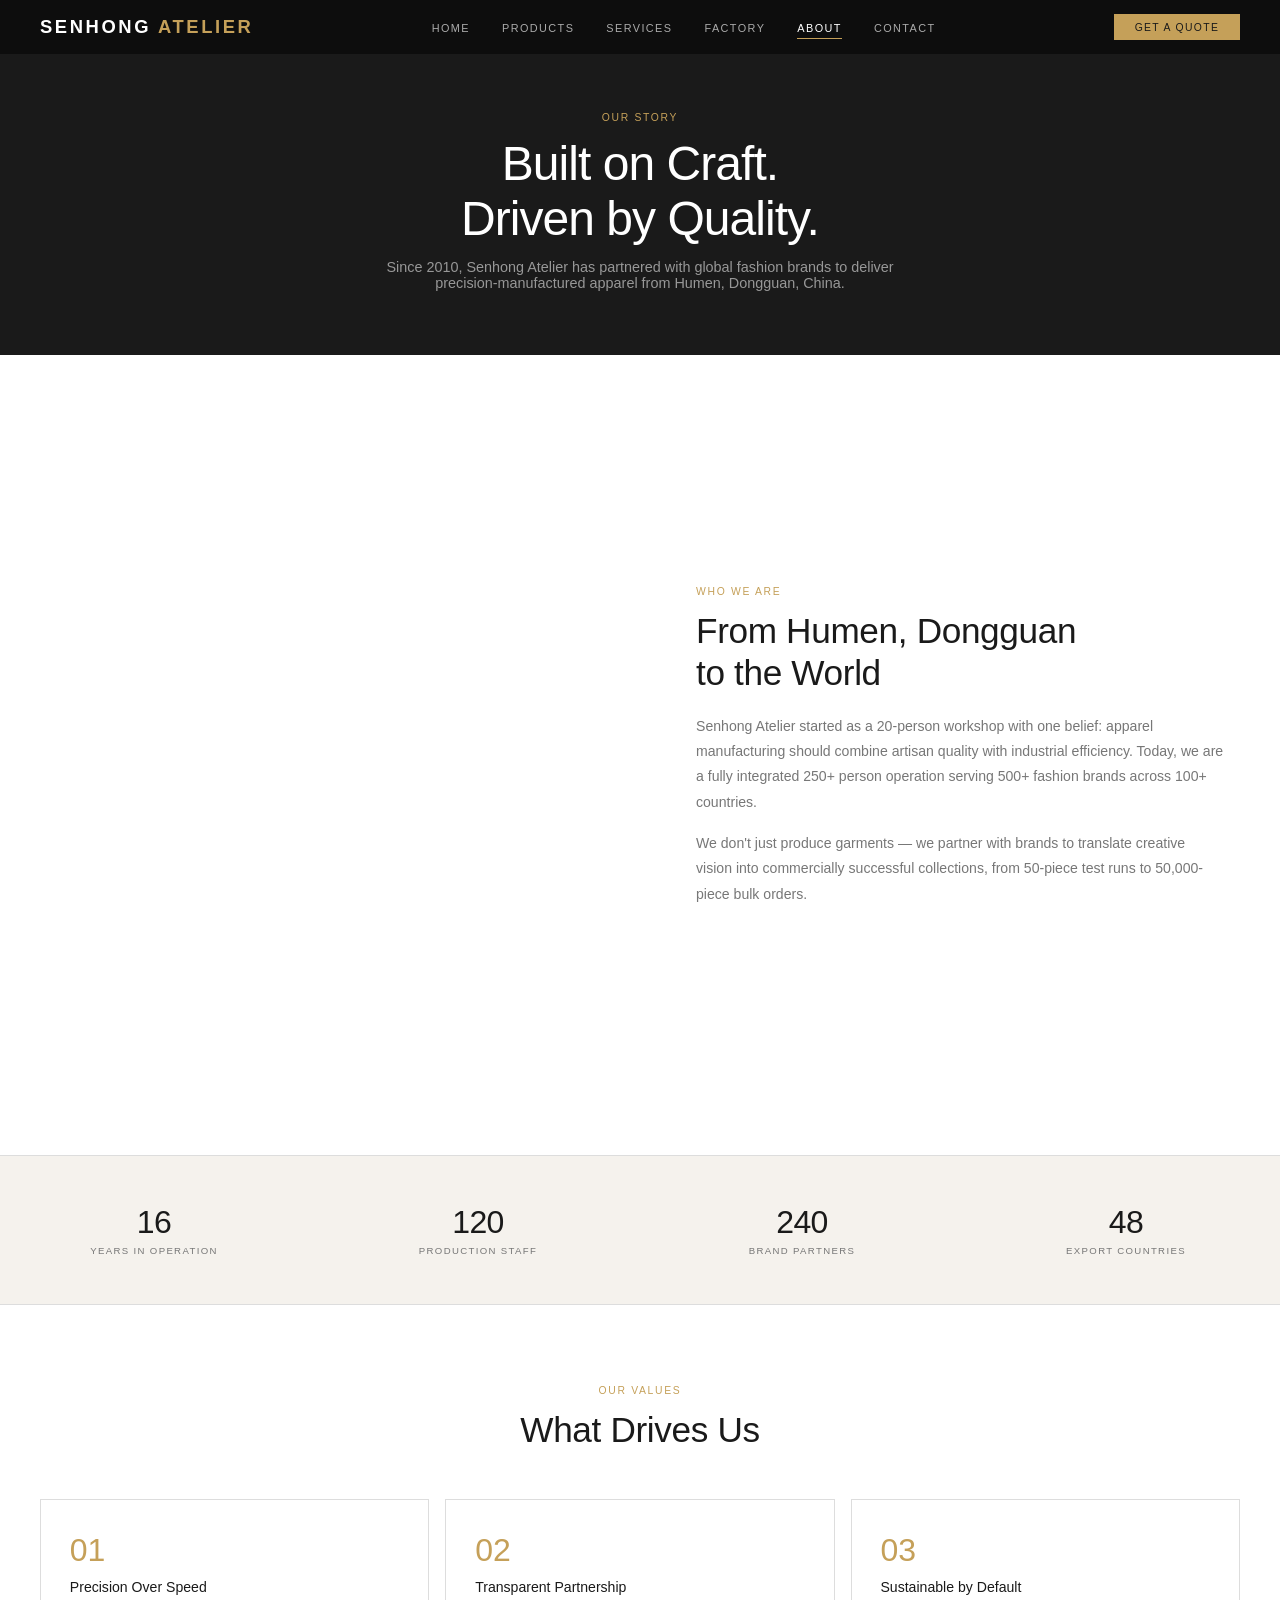
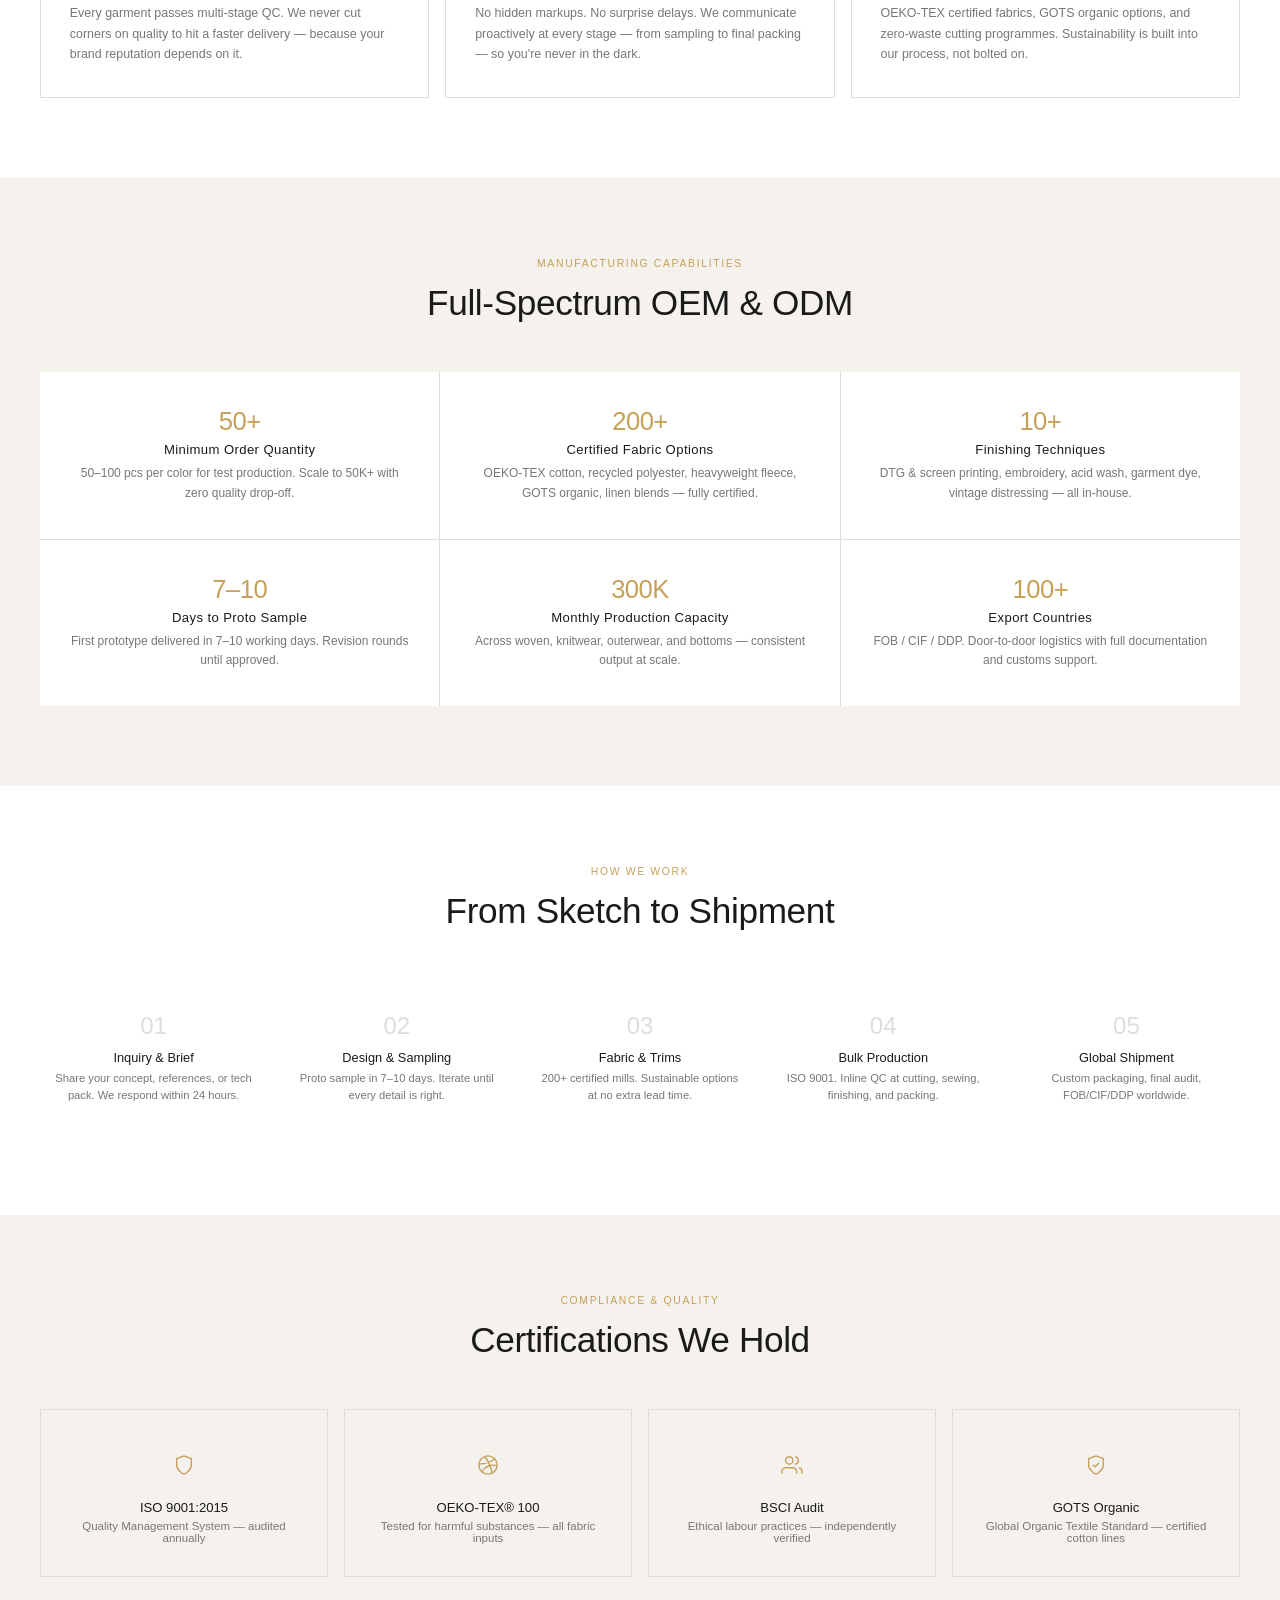
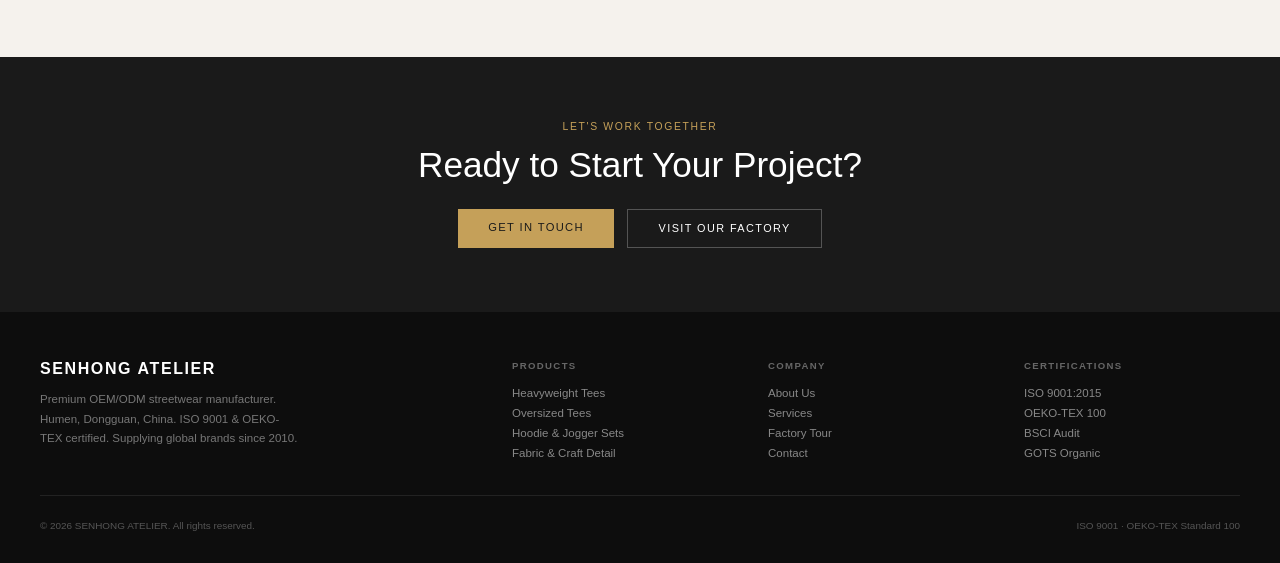
==== commit a7539bb0: "Unify brand to SENHONG ATELIER, address to Humen Dongguan, phone-only contact; data-driven content +" ====
--- a/about.html
+++ b/about.html
@@ -2,7 +2,7 @@
 <html lang="en">
 <head>
 <meta charset="UTF-8"><meta name="viewport" content="width=device-width,initial-scale=1.0">
-<meta name="description" content="About SENHONG ATELIER — Premium OEM/ODM apparel manufacturer in Guangzhou since 2010. ISO 9001, OEKO-TEX, BSCI certified.">
+<meta name="description" content="About SENHONG ATELIER — Premium OEM/ODM apparel manufacturer in Humen, Dongguan since 2010. ISO 9001, OEKO-TEX, BSCI certified.">
 <title>About Us — SENHONG ATELIER</title>
 <link rel="stylesheet" href="css/style.css">
 <style>
@@ -82,7 +82,7 @@
 <div class="page-hero">
   <span class="eyebrow">Our Story</span>
   <h1>Built on Craft.<br>Driven by Quality.</h1>
-  <p>Since 2010, Senhong Atelier has partnered with global fashion brands to deliver precision-manufactured apparel from Guangzhou, China.</p>
+  <p>Since 2010, Senhong Atelier has partnered with global fashion brands to deliver precision-manufactured apparel from Humen, Dongguan, China.</p>
 </div>
 
 <!-- STORY SPLIT -->
@@ -91,7 +91,7 @@
     <div class="about-img rvl" style="background-image:url(https://content.gapinc.com/d/sje5q51hs5qm7k15g5br3cm6g22m3xs5.jpg)"></div>
     <div class="about-text rvr">
       <span class="eyebrow">Who We Are</span>
-      <h2>From Guangzhou<br>to the World</h2>
+      <h2>From Humen, Dongguan<br>to the World</h2>
       <p>Senhong Atelier started as a 20-person workshop with one belief: apparel manufacturing should combine artisan quality with industrial efficiency. Today, we are a fully integrated 250+ person operation serving 500+ fashion brands across 100+ countries.</p>
       <p>We don't just produce garments — we partner with brands to translate creative vision into commercially successful collections, from 50-piece test runs to 50,000-piece bulk orders.</p>
     </div>
@@ -200,16 +200,18 @@
 
 <footer style="background:#0D0D0D;color:#fff;padding:3rem 2.5rem 2rem">
   <div style="max-width:1280px;margin:0 auto;display:grid;grid-template-columns:2fr 1fr 1fr 1fr;gap:2.5rem;margin-bottom:2rem">
-    <div><h3 style="font-size:1rem;font-weight:700;letter-spacing:.1em;margin-bottom:.8rem">SENHONG<span style="color:#C5A059"> ATELIER</span></h3><p style="font-size:.72rem;color:#777;line-height:1.7;max-width:260px">Premium OEM/ODM apparel manufacturer. Guangzhou, China. ISO 9001 &amp; OEKO-TEX certified. Since 2010.</p></div>
-    <div><h4 style="font-size:.6rem;text-transform:uppercase;letter-spacing:.14em;color:#666;margin-bottom:.8rem">Products</h4><a href="products.html" style="display:block;color:#888;text-decoration:none;font-size:.72rem;padding:.25rem 0;transition:color .25s">Woven Tops</a><a href="products.html" style="display:block;color:#888;text-decoration:none;font-size:.72rem;padding:.25rem 0">Knitwear</a><a href="products.html" style="display:block;color:#888;text-decoration:none;font-size:.72rem;padding:.25rem 0">Outerwear</a><a href="products.html" style="display:block;color:#888;text-decoration:none;font-size:.72rem;padding:.25rem 0">Bottoms &amp; Sets</a></div>
+    <div><h3 style="font-size:1rem;font-weight:700;letter-spacing:.1em;margin-bottom:.8rem">SENHONG<span style="color:#C5A059"> ATELIER</span></h3><p style="font-size:.72rem;color:#777;line-height:1.7;max-width:260px">Premium OEM/ODM apparel manufacturer. Humen, Dongguan, China. ISO 9001 &amp; OEKO-TEX certified. Since 2010.</p></div>
+    <div><h4 style="font-size:.6rem;text-transform:uppercase;letter-spacing:.14em;color:#666;margin-bottom:.8rem">Products</h4><a href="products.html" style="display:block;color:#888;text-decoration:none;font-size:.72rem;padding:.25rem 0;transition:color .25s">Heavyweight Tees</a><a href="products.html" style="display:block;color:#888;text-decoration:none;font-size:.72rem;padding:.25rem 0">Oversized Tees</a><a href="products.html" style="display:block;color:#888;text-decoration:none;font-size:.72rem;padding:.25rem 0">Hoodie &amp; Jogger Sets</a><a href="products.html" style="display:block;color:#888;text-decoration:none;font-size:.72rem;padding:.25rem 0">Fabric &amp; Craft Detail</a></div>
     <div><h4 style="font-size:.6rem;text-transform:uppercase;letter-spacing:.14em;color:#666;margin-bottom:.8rem">Company</h4><a href="about.html" style="display:block;color:#888;text-decoration:none;font-size:.72rem;padding:.25rem 0">About Us</a><a href="services.html" style="display:block;color:#888;text-decoration:none;font-size:.72rem;padding:.25rem 0">Services</a><a href="factory.html" style="display:block;color:#888;text-decoration:none;font-size:.72rem;padding:.25rem 0">Factory Tour</a><a href="contact.html" style="display:block;color:#888;text-decoration:none;font-size:.72rem;padding:.25rem 0">Contact</a></div>
     <div><h4 style="font-size:.6rem;text-transform:uppercase;letter-spacing:.14em;color:#666;margin-bottom:.8rem">Certifications</h4><a href="#" style="display:block;color:#888;text-decoration:none;font-size:.72rem;padding:.25rem 0">ISO 9001:2015</a><a href="#" style="display:block;color:#888;text-decoration:none;font-size:.72rem;padding:.25rem 0">OEKO-TEX 100</a><a href="#" style="display:block;color:#888;text-decoration:none;font-size:.72rem;padding:.25rem 0">BSCI Audit</a><a href="#" style="display:block;color:#888;text-decoration:none;font-size:.72rem;padding:.25rem 0">GOTS Organic</a></div>
   </div>
   <div style="max-width:1280px;margin:0 auto;padding-top:1.5rem;border-top:1px solid #222;display:flex;justify-content:space-between">
-    <span style="font-size:.62rem;color:#555">&copy; 2026 Senhong Atelier. All rights reserved.</span>
+    <span style="font-size:.62rem;color:#555">&copy; 2026 SENHONG ATELIER. All rights reserved.</span>
     <span style="font-size:.62rem;color:#555">ISO 9001 &middot; OEKO-TEX Standard 100</span>
   </div>
 </footer>
 <script src="js/main.js"></script>
+<script src="data/site-data.js"></script>
+<script src="js/site-render.js"></script>
 </body>
 </html>
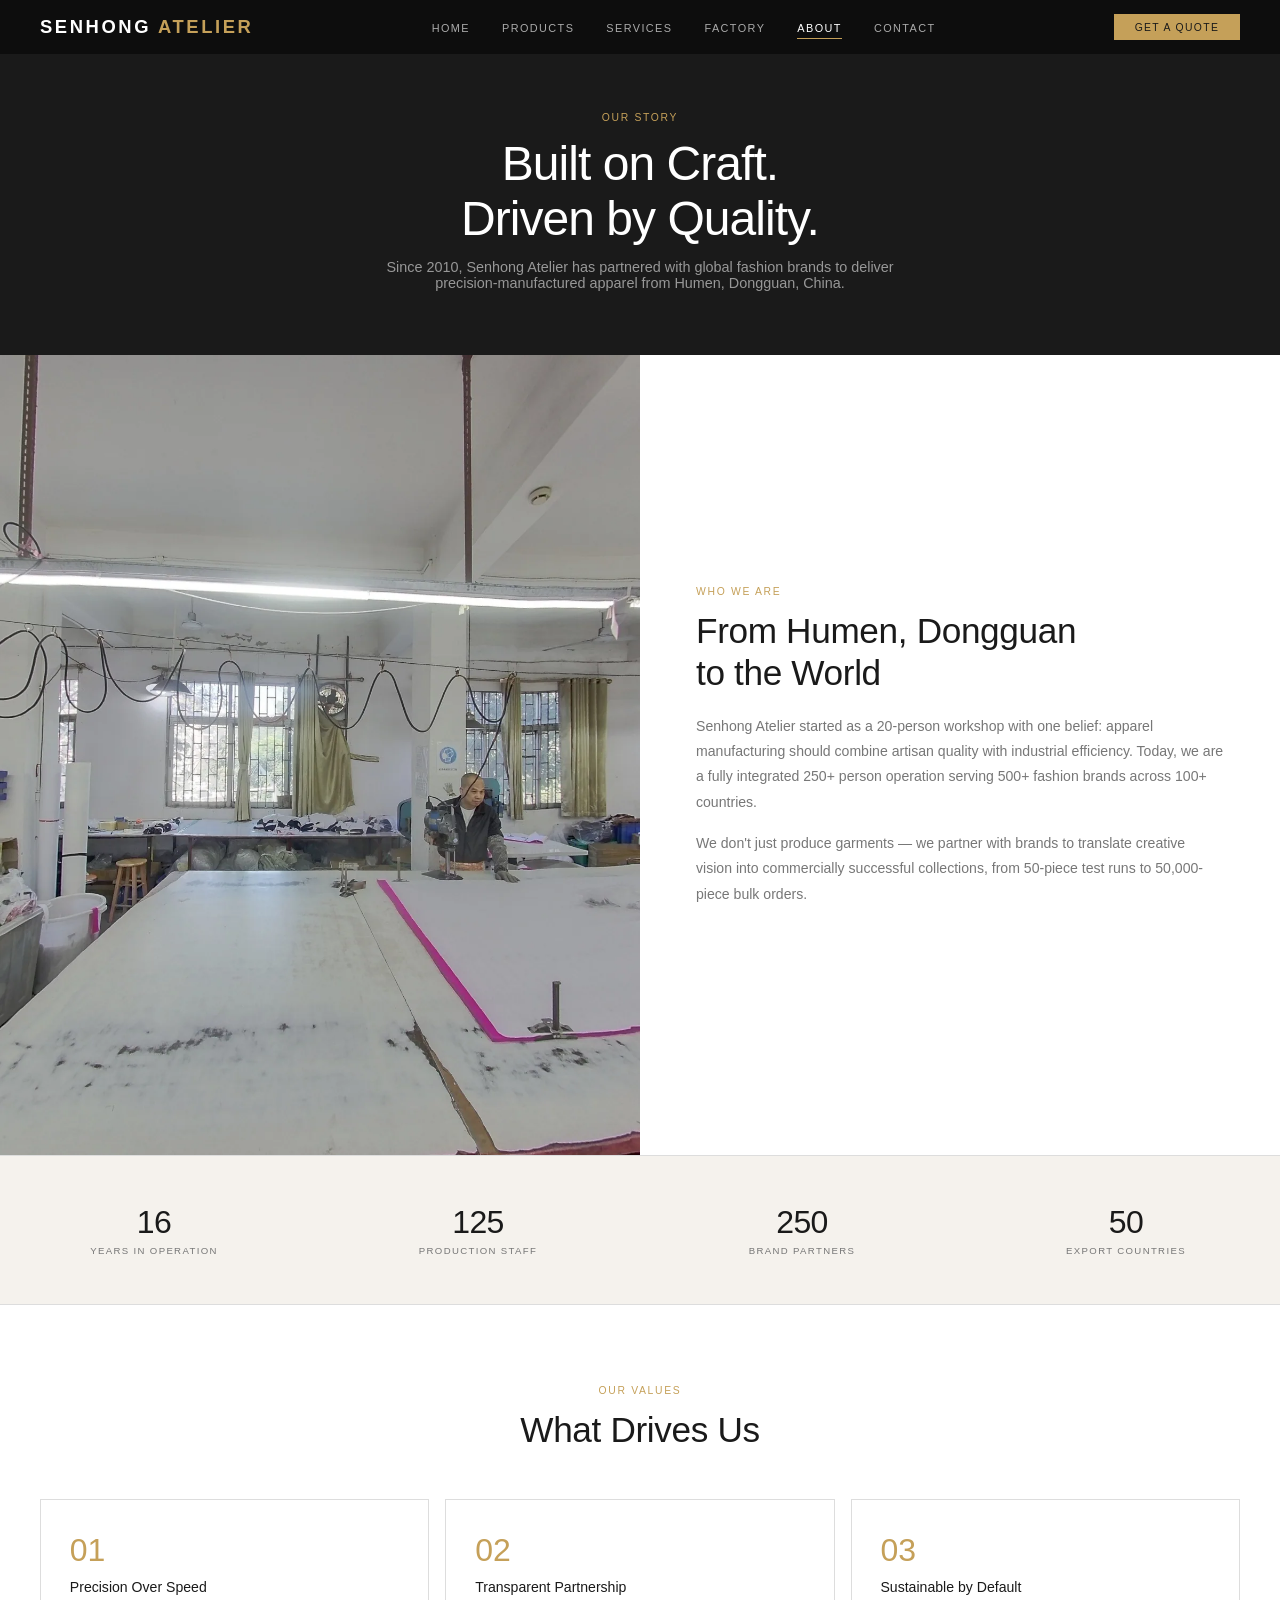
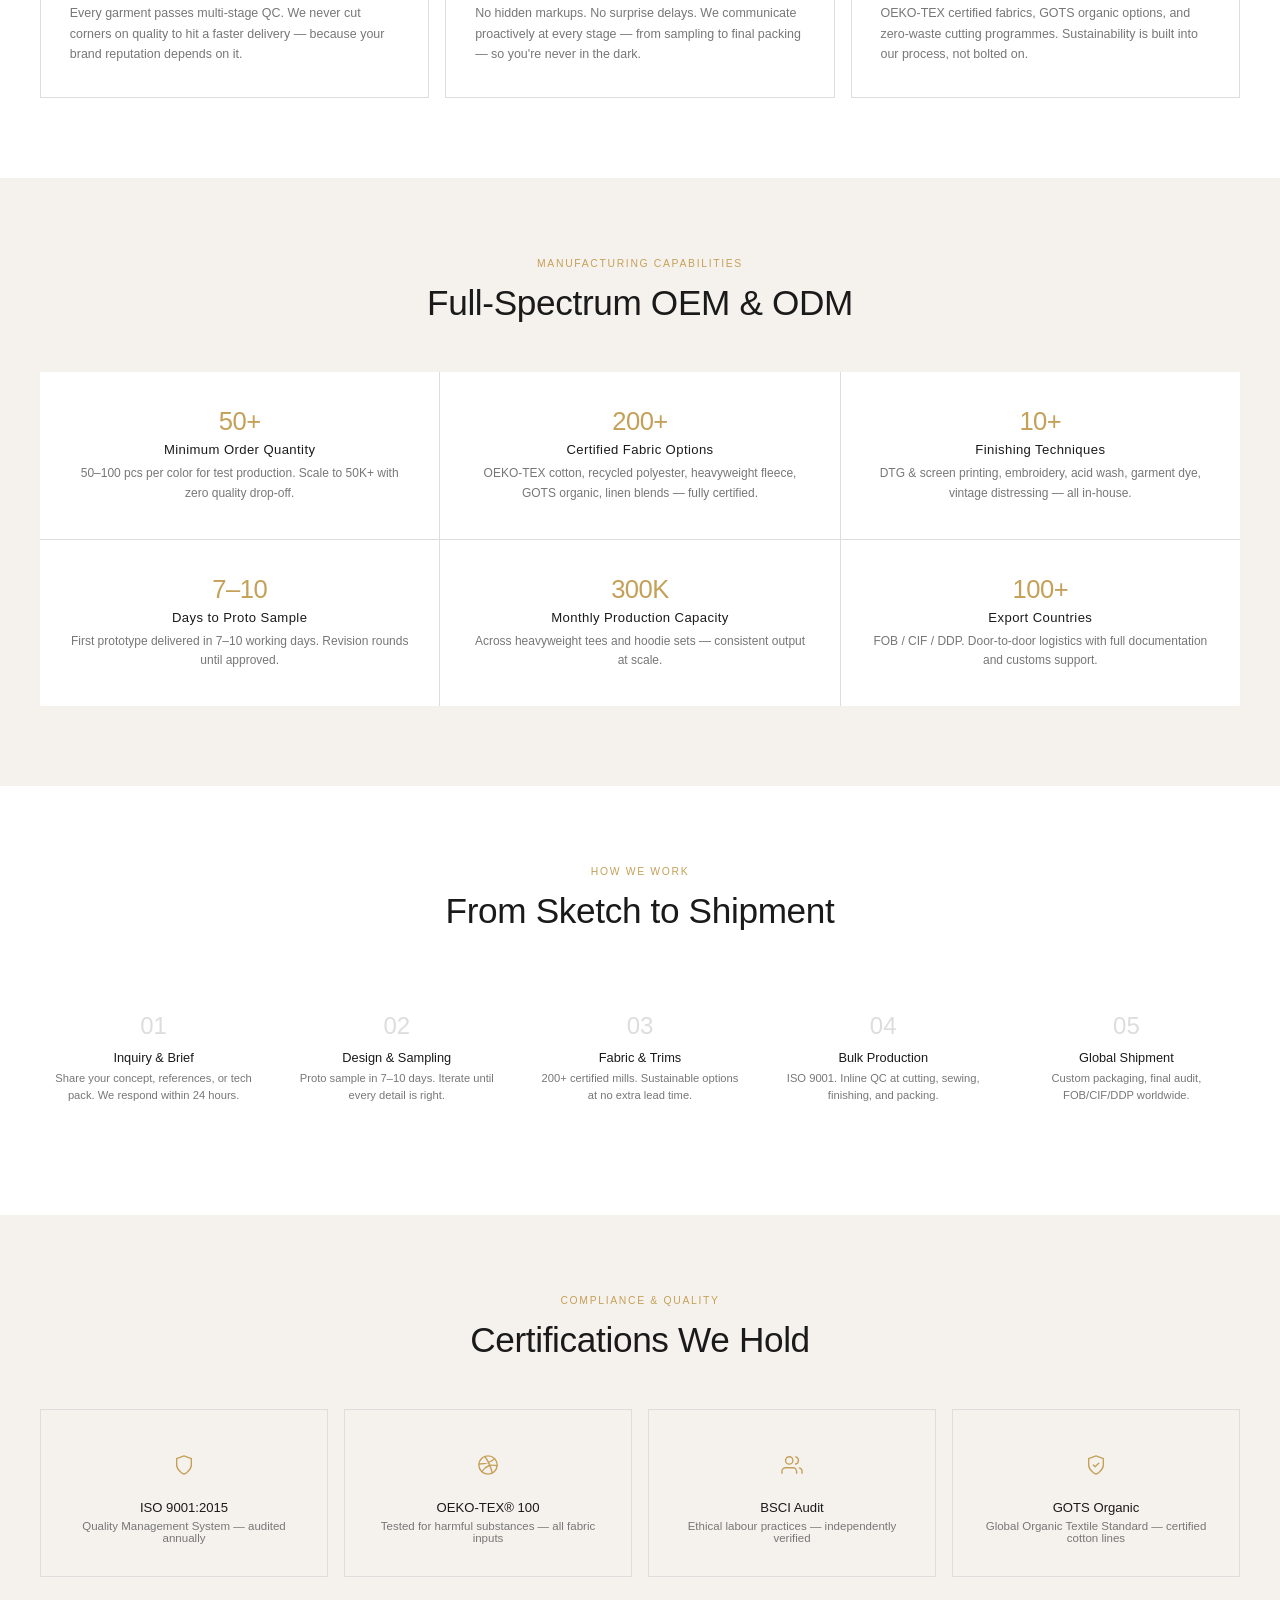
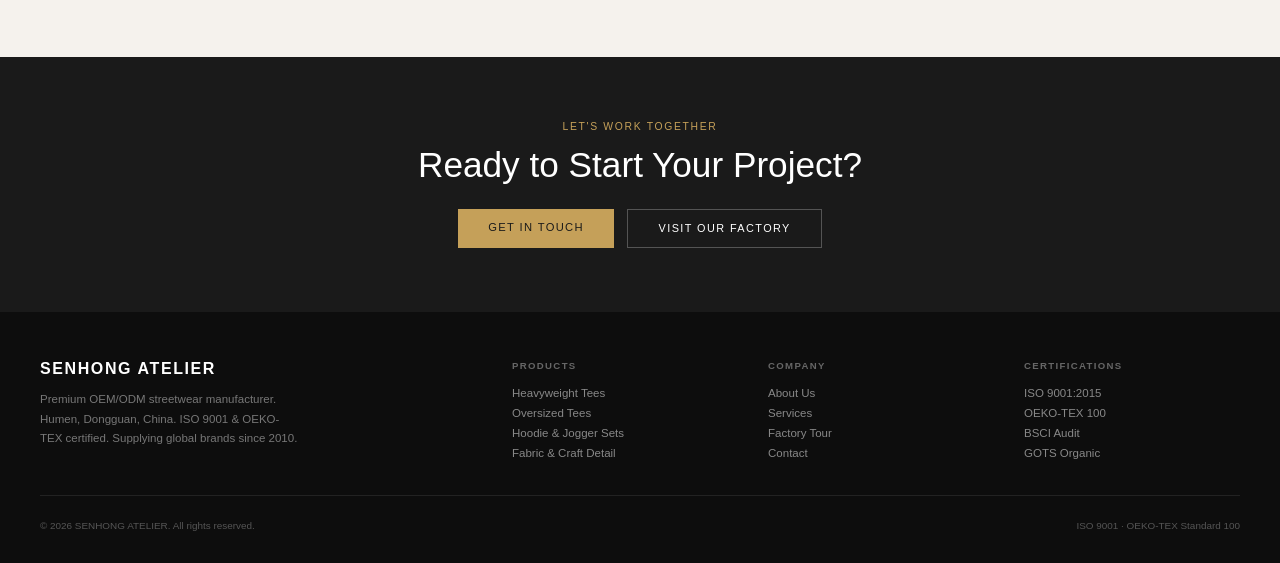
==== commit 0f7b491b: "Replace third-party imagery with real factory photos, add two new tees, fix leftover copy" ====
--- a/about.html
+++ b/about.html
@@ -88,7 +88,7 @@
 <!-- STORY SPLIT -->
 <section style="padding:0">
   <div class="about-split">
-    <div class="about-img rvl" style="background-image:url(https://content.gapinc.com/d/sje5q51hs5qm7k15g5br3cm6g22m3xs5.jpg)"></div>
+    <div class="about-img rvl" style="background-image:url(images/site-cutting.webp)"></div>
     <div class="about-text rvr">
       <span class="eyebrow">Who We Are</span>
       <h2>From Humen, Dongguan<br>to the World</h2>
@@ -141,7 +141,7 @@
       <div class="cap-item rv d2"><div class="cap-num">200+</div><h4>Certified Fabric Options</h4><p>OEKO-TEX cotton, recycled polyester, heavyweight fleece, GOTS organic, linen blends — fully certified.</p></div>
       <div class="cap-item rv d3"><div class="cap-num">10+</div><h4>Finishing Techniques</h4><p>DTG &amp; screen printing, embroidery, acid wash, garment dye, vintage distressing — all in-house.</p></div>
       <div class="cap-item rv d4"><div class="cap-num">7–10</div><h4>Days to Proto Sample</h4><p>First prototype delivered in 7–10 working days. Revision rounds until approved.</p></div>
-      <div class="cap-item rv d5"><div class="cap-num">300K</div><h4>Monthly Production Capacity</h4><p>Across woven, knitwear, outerwear, and bottoms — consistent output at scale.</p></div>
+      <div class="cap-item rv d5"><div class="cap-num">300K</div><h4>Monthly Production Capacity</h4><p>Across heavyweight tees and hoodie sets — consistent output at scale.</p></div>
       <div class="cap-item rv d6"><div class="cap-num">100+</div><h4>Export Countries</h4><p>FOB / CIF / DDP. Door-to-door logistics with full documentation and customs support.</p></div>
     </div>
   </div>
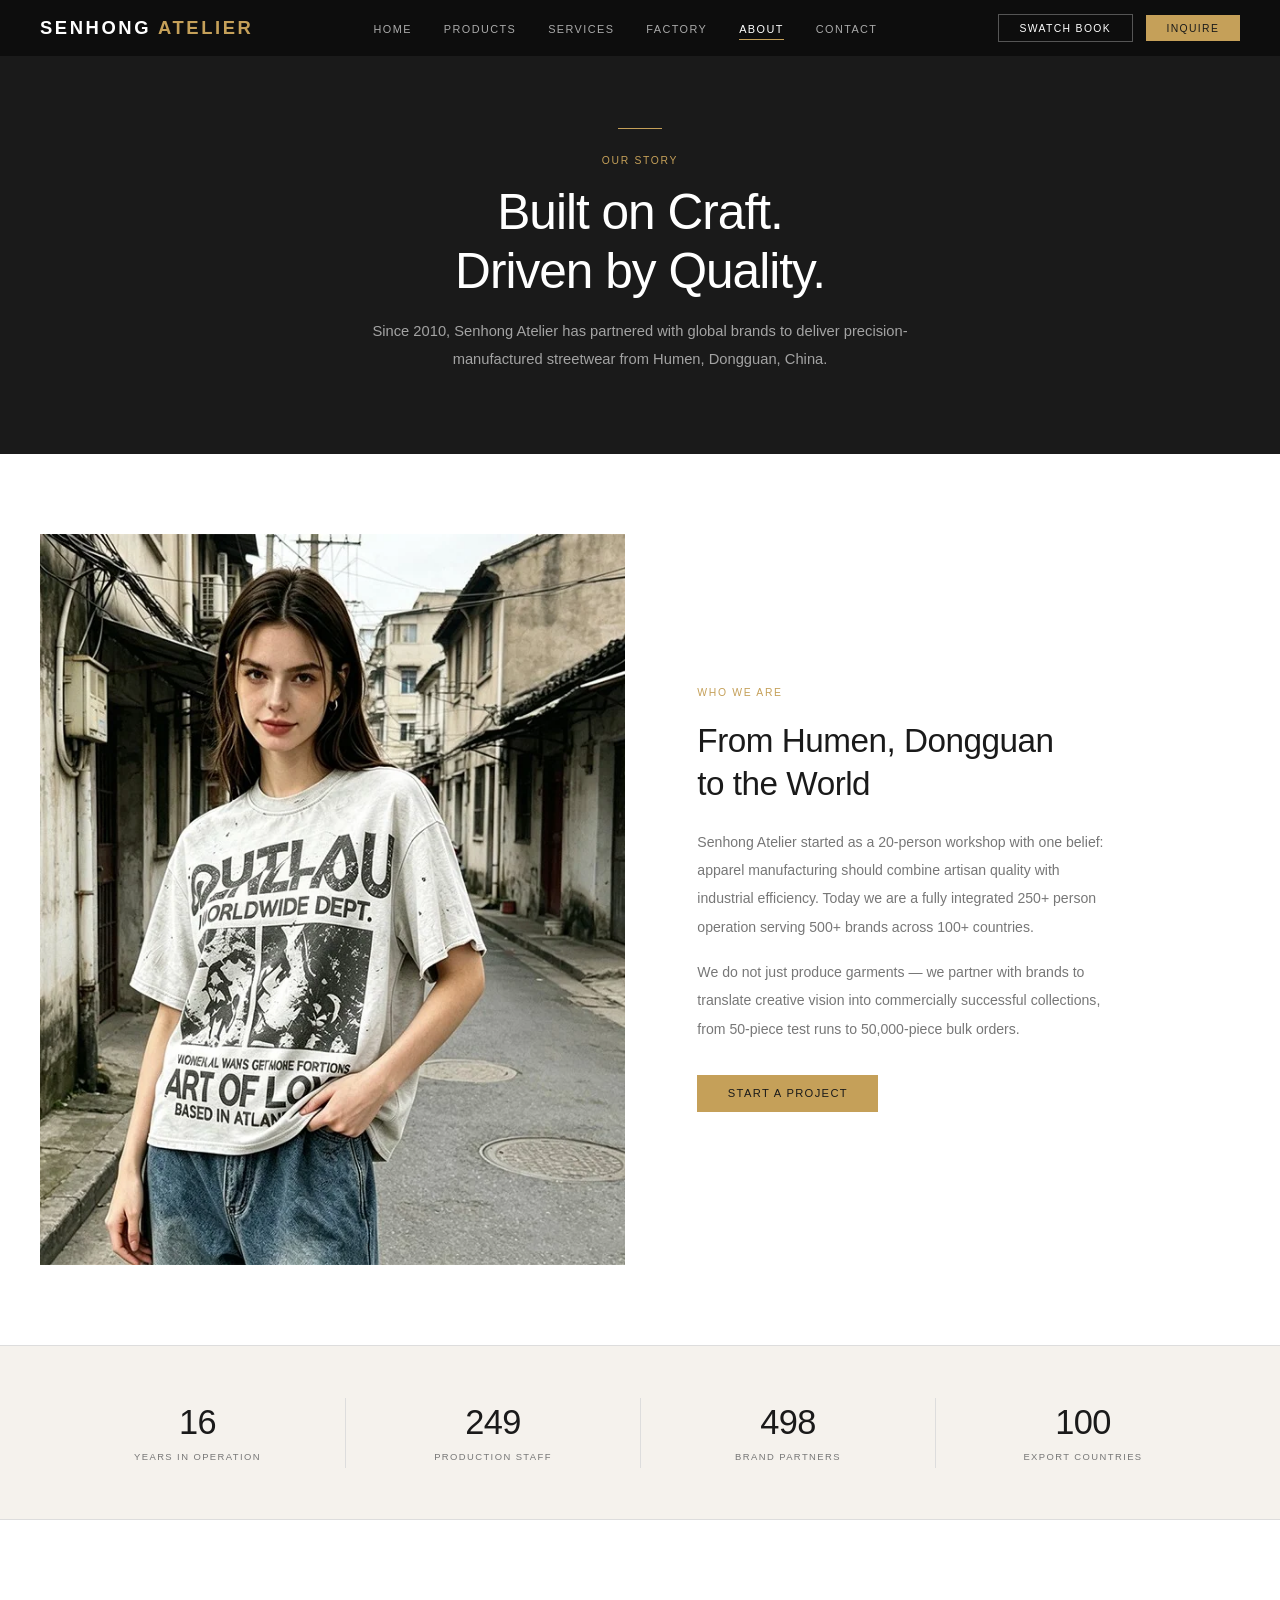
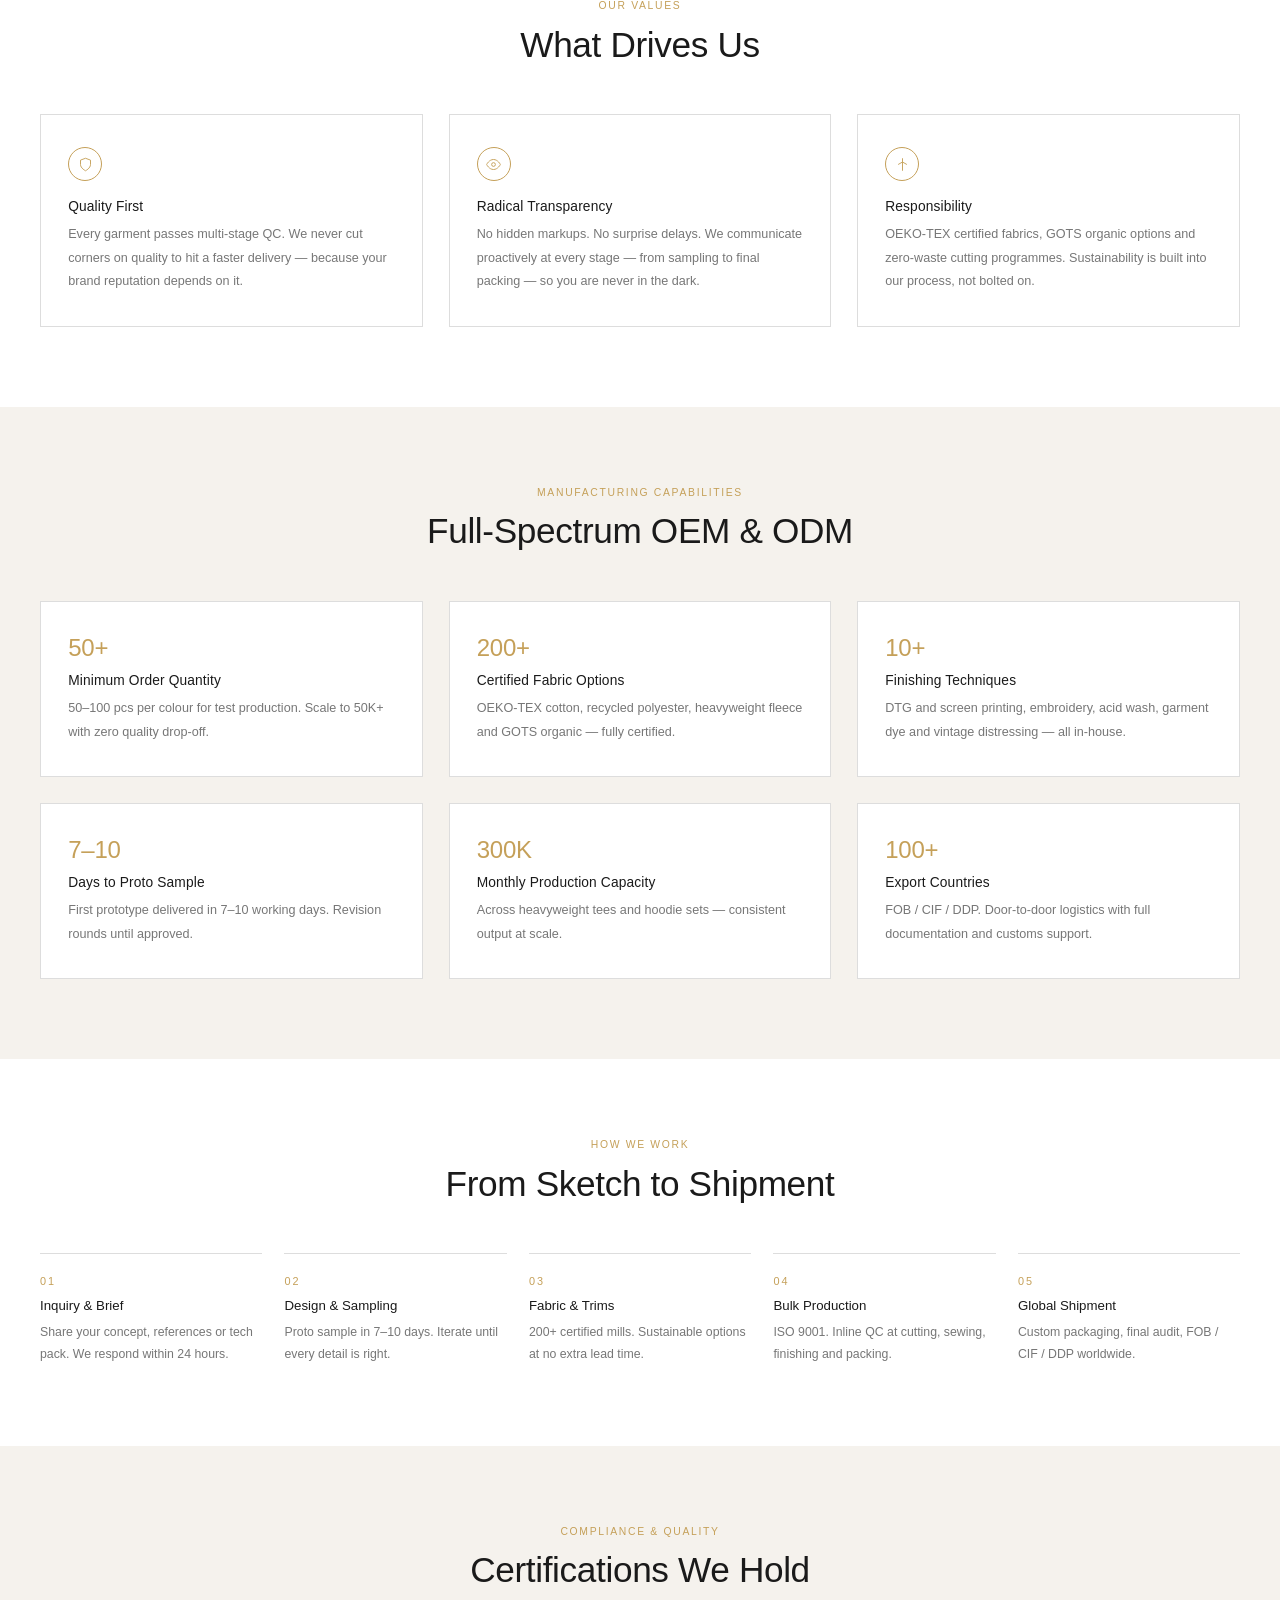
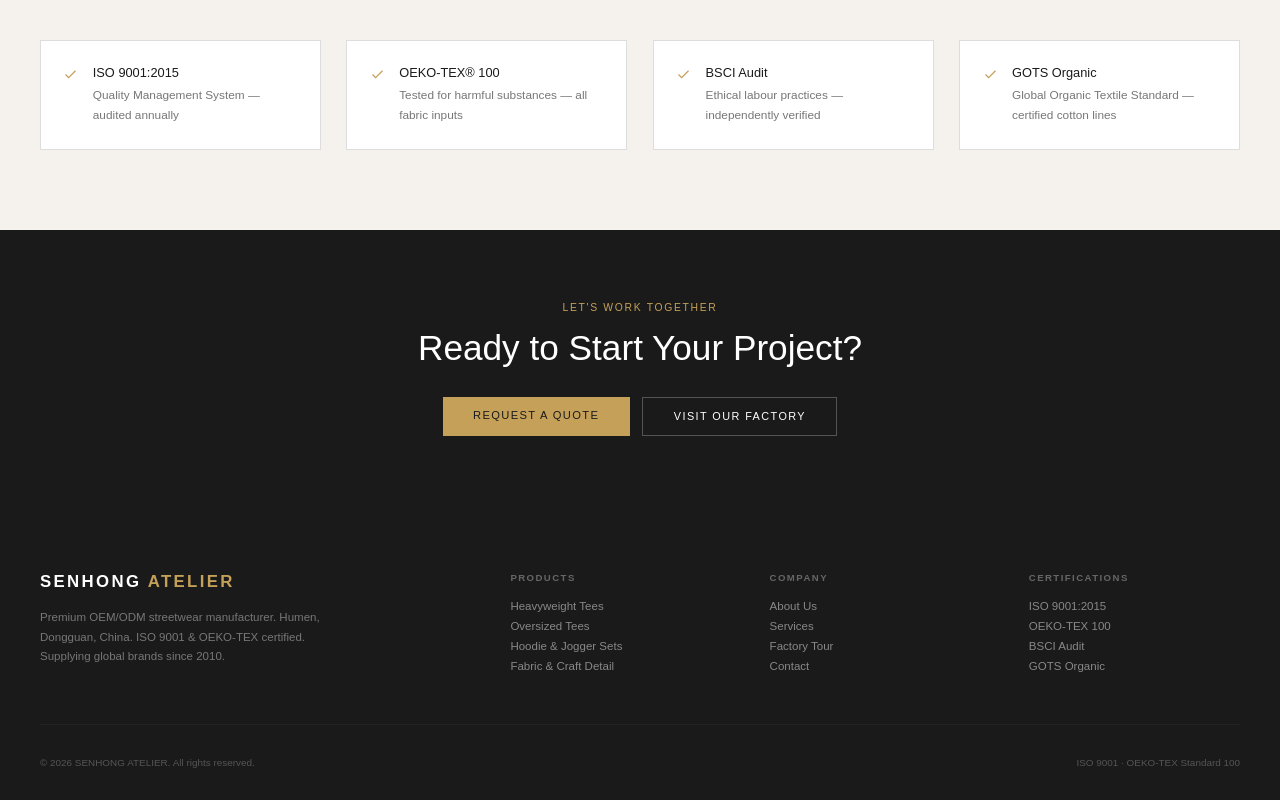
==== commit dd9523b0: "Rework About page (data-driven, new layout, supplied photo); add SEO meta, OG tags, JSON-LD, favicon" ====
--- a/about.html
+++ b/about.html
@@ -2,54 +2,87 @@
 <html lang="en">
 <head>
 <meta charset="UTF-8"><meta name="viewport" content="width=device-width,initial-scale=1.0">
-<meta name="description" content="About SENHONG ATELIER — Premium OEM/ODM apparel manufacturer in Humen, Dongguan since 2010. ISO 9001, OEKO-TEX, BSCI certified.">
 <title>About Us — SENHONG ATELIER</title>
+<meta name="description" content="Senhong Atelier is a heavyweight streetwear manufacturer in Humen, Dongguan, China — 250+ staff, 300K monthly capacity, ISO 9001 and OEKO-TEX certified since 2010.">
+<link rel="canonical" href="https://senhongatelier.com/about.html">
+<meta property="og:type" content="website">
+<meta property="og:site_name" content="SENHONG ATELIER">
+<meta property="og:title" content="About Us — SENHONG ATELIER">
+<meta property="og:description" content="A heavyweight streetwear manufacturer in Humen, Dongguan, China. ISO 9001 and OEKO-TEX certified since 2010.">
+<meta property="og:image" content="https://senhongatelier.com/images/about-model.webp">
+<meta property="og:url" content="https://senhongatelier.com/about.html">
+<meta name="twitter:card" content="summary_large_image">
+<link rel="icon" href="favicon.ico" sizes="any">
+<link rel="icon" type="image/png" href="images/favicon-32.png">
+<link rel="apple-touch-icon" href="images/apple-touch-icon.png">
 <link rel="stylesheet" href="css/style.css">
 <style>
-.page-hero{padding:7rem 2.5rem 4rem;background:var(--dark);text-align:center}
-.page-hero .eyebrow{color:var(--gold)}
-.page-hero h1{font-size:clamp(2rem,4vw,3rem);font-weight:300;color:#fff;letter-spacing:-.02em;margin-bottom:.8rem}
-.page-hero p{font-size:.9rem;color:rgba(255,255,255,.55);max-width:560px;margin:0 auto}
-
-.about-split{display:grid;grid-template-columns:1fr 1fr;gap:0;min-height:520px}
-.about-img{background-size:cover;background-position:center;min-height:420px}
-.about-text{display:flex;flex-direction:column;justify-content:center;padding:4rem 3.5rem}
-.about-text h2{font-size:clamp(1.6rem,3vw,2.2rem);font-weight:300;letter-spacing:-.01em;line-height:1.2;margin-bottom:1.2rem}
-.about-text p{font-size:.88rem;color:var(--gray);line-height:1.8;margin-bottom:1rem}
-
-.values-grid{display:grid;grid-template-columns:repeat(3,1fr);gap:1rem}
-.value-card{padding:2rem 1.8rem;border:1px solid var(--border);transition:all .35s}
-.value-card:hover{border-color:var(--gold);transform:translateY(-4px)}
-.value-num{font-size:2rem;font-weight:200;color:var(--gold);margin-bottom:.6rem}
-.value-card h4{font-size:.88rem;font-weight:500;margin-bottom:.5rem}
-.value-card p{font-size:.78rem;color:var(--gray);line-height:1.65}
-
-.cap-grid{display:grid;grid-template-columns:repeat(3,1fr);gap:1px;background:var(--border)}
-.cap-item{background:#fff;padding:2.2rem 1.8rem;text-align:center;transition:background .3s}
-.cap-item:hover{background:var(--cream)}
-.cap-num{font-size:1.6rem;font-weight:200;letter-spacing:-.02em;margin-bottom:.4rem;color:var(--gold)}
-.cap-item h4{font-size:.82rem;font-weight:500;margin-bottom:.4rem;letter-spacing:.03em}
-.cap-item p{font-size:.75rem;color:var(--gray);line-height:1.65}
-
-.process-row{display:grid;grid-template-columns:repeat(5,1fr);gap:1rem}
-.proc-item{text-align:center;padding:2rem .8rem;transition:transform .3s}
-.proc-item:hover{transform:translateY(-3px)}
-.proc-num{font-size:1.5rem;font-weight:200;color:var(--border);margin-bottom:.6rem;transition:color .3s}
-.proc-item:hover .proc-num{color:var(--gold)}
-.proc-item h4{font-size:.8rem;font-weight:500;margin-bottom:.3rem}
-.proc-item p{font-size:.7rem;color:var(--gray);line-height:1.5}
-
-.cert-row{display:grid;grid-template-columns:repeat(4,1fr);gap:1rem}
-.cert-card{border:1px solid var(--border);padding:2rem 1.5rem;text-align:center;transition:all .35s}
-.cert-card:hover{border-color:var(--gold);transform:translateY(-3px)}
-.cert-icon{width:2.8rem;height:2.8rem;border-radius:50%;background:var(--cream);display:flex;align-items:center;justify-content:center;margin:0 auto .8rem;color:var(--gold)}
-.cert-card h4{font-size:.82rem;font-weight:500;margin-bottom:.3rem}
-.cert-card p{font-size:.72rem;color:var(--gray)}
-
-@media(max-width:768px){
-  .about-split{grid-template-columns:1fr}.about-img{min-height:280px}.about-text{padding:2.5rem 1.5rem}
-  .values-grid{grid-template-columns:1fr}.cap-grid{grid-template-columns:1fr}
-  .process-row{grid-template-columns:1fr 1fr}.cert-row{grid-template-columns:1fr 1fr}
+/* ---------- About page ---------- */
+.ab-hero{background:var(--dark);color:#fff;text-align:center;padding:8rem 2.5rem 5rem}
+.ab-hero .rule{width:44px;height:1px;background:var(--gold);margin:0 auto 1.6rem}
+.ab-hero .eyebrow{color:var(--gold);margin-bottom:1.1rem;display:block}
+.ab-hero h1{font-size:clamp(2rem,4.2vw,3.1rem);font-weight:300;letter-spacing:-.02em;line-height:1.18;margin-bottom:1.1rem}
+.ab-hero p{font-size:.92rem;color:rgba(255,255,255,.6);max-width:620px;margin:0 auto;line-height:1.9}
+
+.ab-split{display:grid;grid-template-columns:1fr 1.05fr;align-items:stretch}
+.ab-media{position:relative;overflow:hidden;background:var(--sand);min-height:520px}
+.ab-media img{width:100%;height:100%;object-fit:cover;object-position:center 28%;display:block}
+.ab-copy{padding:5rem 4.5rem;display:flex;flex-direction:column;justify-content:center;max-width:720px}
+.ab-copy h2{font-size:clamp(1.5rem,2.6vw,2.1rem);font-weight:300;letter-spacing:-.015em;line-height:1.3;margin:.5rem 0 1.4rem}
+.ab-copy p{font-size:.88rem;line-height:2;color:var(--gray);margin-bottom:1.1rem;max-width:52ch}
+.ab-copy .btn-gold{margin-top:.9rem;align-self:flex-start}
+
+.ab-stats{background:var(--cream);border-top:1px solid var(--border);border-bottom:1px solid var(--border);padding:3.2rem 2.5rem}
+.ab-stats-in{max-width:1180px;margin:0 auto;display:grid;grid-template-columns:repeat(4,1fr)}
+.ab-stat{text-align:center;padding:.4rem 1rem;border-left:1px solid var(--border)}
+.ab-stat:first-child{border-left:0}
+.ab-stat b{display:block;font-size:2.15rem;font-weight:300;letter-spacing:-.02em;line-height:1.1}
+.ab-stat span{display:block;font-size:.59rem;text-transform:uppercase;letter-spacing:.15em;color:var(--gray);margin-top:.55rem}
+
+.ab-sec{padding:5rem 2.5rem}
+.ab-sec--cream{background:var(--cream)}
+.ab-grid3{display:grid;grid-template-columns:repeat(3,1fr);gap:1.6rem}
+.ab-grid6{display:grid;grid-template-columns:repeat(3,1fr);gap:1.6rem}
+.ab-grid5{display:grid;grid-template-columns:repeat(5,1fr);gap:1.4rem}
+.ab-grid4{display:grid;grid-template-columns:repeat(4,1fr);gap:1.6rem}
+
+.ab-card{background:#fff;border:1px solid var(--border);padding:2rem 1.7rem;height:100%;display:flex;flex-direction:column}
+.ab-card .ic{width:34px;height:34px;border-radius:50%;border:1px solid var(--gold);display:flex;align-items:center;justify-content:center;color:var(--gold);margin-bottom:1.1rem}
+.ab-card h4{font-size:.86rem;font-weight:500;letter-spacing:.01em;margin-bottom:.6rem}
+.ab-card p{font-size:.79rem;line-height:1.85;color:var(--gray);margin:0}
+.ab-num{font-size:1.5rem;font-weight:300;color:var(--gold);letter-spacing:-.01em;margin-bottom:.7rem;display:block}
+.ab-step{border-top:1px solid var(--border);padding-top:1.3rem}
+.ab-step .n{font-size:.68rem;letter-spacing:.18em;color:var(--gold);display:block;margin-bottom:.7rem}
+.ab-step h4{font-size:.83rem;font-weight:500;margin-bottom:.5rem}
+.ab-step p{font-size:.77rem;line-height:1.8;color:var(--gray);margin:0}
+.ab-cert{display:flex;gap:.9rem;align-items:flex-start;background:#fff;border:1px solid var(--border);padding:1.5rem 1.4rem;height:100%}
+.ab-cert .tick{color:var(--gold);flex-shrink:0;margin-top:.15rem}
+.ab-cert h4{font-size:.8rem;font-weight:500;margin-bottom:.35rem}
+.ab-cert p{font-size:.74rem;color:var(--gray);line-height:1.7;margin:0}
+.ab-cta{background:var(--dark);color:#fff;text-align:center;padding:4.5rem 2.5rem}
+.ab-cta .eyebrow{color:var(--gold);display:block;margin-bottom:.9rem}
+.ab-cta h2{font-size:clamp(1.6rem,3vw,2.2rem);font-weight:300;margin-bottom:1.8rem}
+.ab-cta .row{display:flex;gap:.8rem;justify-content:center;flex-wrap:wrap}
+.ab-cta .ghost{border:1px solid rgba(255,255,255,.25);color:#fff;padding:.8rem 1.9rem;font-size:.68rem;text-transform:uppercase;letter-spacing:.13em;text-decoration:none}
+.ab-cta .ghost:hover{border-color:var(--gold);color:var(--gold)}
+
+@media(max-width:1000px){
+  .ab-split{grid-template-columns:1fr}
+  .ab-media{min-height:380px}
+  .ab-copy{padding:3.2rem 1.6rem;max-width:none}
+  .ab-grid6,.ab-grid3{grid-template-columns:1fr 1fr}
+  .ab-grid5{grid-template-columns:1fr 1fr 1fr}
+  .ab-grid4{grid-template-columns:1fr 1fr}
+  .ab-sec{padding:3.6rem 1.4rem}
+  .ab-hero{padding:6.5rem 1.4rem 3.6rem}
+}
+@media(max-width:640px){
+  .ab-grid6,.ab-grid3,.ab-grid5,.ab-grid4{grid-template-columns:1fr}
+  .ab-stats{padding:2.4rem 1rem}
+  .ab-stats-in{grid-template-columns:1fr 1fr;row-gap:1.8rem}
+  .ab-stat{border-left:0}
+  .ab-stat:nth-child(2n){border-left:1px solid var(--border)}
+  .ab-media{min-height:300px}
 }
 </style>
 </head>
@@ -65,7 +98,10 @@
     <li><a href="about.html" class="active">About</a></li>
     <li><a href="contact.html">Contact</a></li>
   </ul>
-  <div class="nav-right"><a href="contact.html" class="btn-sm solid">Get a Quote</a></div>
+  <div class="nav-right">
+    <a href="contact.html" class="btn-sm ghost">Swatch Book</a>
+    <a href="contact.html" class="btn-sm solid">Inquire</a>
+  </div>
   <button class="hamburger" id="hbg">&#9776;</button>
 </nav>
 <div class="mobile-overlay" id="mob">
@@ -78,140 +114,112 @@
   <a href="contact.html" onclick="closeMob()">Contact</a>
 </div>
 
-<!-- PAGE HERO -->
-<div class="page-hero">
-  <span class="eyebrow">Our Story</span>
-  <h1>Built on Craft.<br>Driven by Quality.</h1>
-  <p>Since 2010, Senhong Atelier has partnered with global fashion brands to deliver precision-manufactured apparel from Humen, Dongguan, China.</p>
+<section class="ab-hero">
+  <div class="container">
+    <div class="rule"></div>
+    <span class="eyebrow" data-ab="hero.eyebrow">Our Story</span>
+    <h1 data-ab-html="hero.title">Built on Craft.<br>Driven by Quality.</h1>
+    <p data-ab="hero.lede">Since 2010, Senhong Atelier has partnered with global brands to deliver precision-manufactured streetwear from Humen, Dongguan, China.</p>
+  </div>
+</section>
+
+<section class="ab-split">
+  <div class="ab-media rvl">
+    <img id="abImage" src="images/about-model.webp" alt="Model wearing a washed heavyweight graphic tee from our sample collection">
+  </div>
+  <div class="ab-copy">
+    <span class="eyebrow" data-ab="who.eyebrow">Who We Are</span>
+    <h2 data-ab-html="who.title">From Humen, Dongguan<br>to the World</h2>
+    <div data-ab-paras>
+      <p>Senhong Atelier started as a 20-person workshop with one belief: apparel manufacturing should combine artisan quality with industrial efficiency. Today we are a fully integrated 250+ person operation serving 500+ brands across 100+ countries.</p>
+      <p>We do not just produce garments — we partner with brands to translate creative vision into commercially successful collections, from 50-piece test runs to 50,000-piece bulk orders.</p>
+    </div>
+    <a class="btn-gold" href="contact.html" data-ab-cta>Start a Project</a>
+  </div>
+</section>
+
+<div class="ab-stats">
+  <div class="ab-stats-in" data-ab-stats>
+    <div class="ab-stat"><b data-count="16">16</b><span>Years in Operation</span></div>
+    <div class="ab-stat"><b data-count="250">250</b><span>Production Staff</span></div>
+    <div class="ab-stat"><b data-count="500">500</b><span>Brand Partners</span></div>
+    <div class="ab-stat"><b data-count="100">100</b><span>Export Countries</span></div>
+  </div>
 </div>
 
-<!-- STORY SPLIT -->
-<section style="padding:0">
-  <div class="about-split">
-    <div class="about-img rvl" style="background-image:url(images/site-cutting.webp)"></div>
-    <div class="about-text rvr">
-      <span class="eyebrow">Who We Are</span>
-      <h2>From Humen, Dongguan<br>to the World</h2>
-      <p>Senhong Atelier started as a 20-person workshop with one belief: apparel manufacturing should combine artisan quality with industrial efficiency. Today, we are a fully integrated 250+ person operation serving 500+ fashion brands across 100+ countries.</p>
-      <p>We don't just produce garments — we partner with brands to translate creative vision into commercially successful collections, from 50-piece test runs to 50,000-piece bulk orders.</p>
-    </div>
-  </div>
-</section>
-
-<!-- STATS -->
-<div class="stats-full" style="background:var(--cream);padding:3rem 0;border-top:1px solid var(--border);border-bottom:1px solid var(--border)">
-  <div class="container" id="statsBar" style="display:grid;grid-template-columns:repeat(4,1fr);text-align:center;gap:1rem">
-    <div class="rv"><div class="stat-n" data-t="16" style="font-size:2rem;font-weight:300;letter-spacing:-.02em">0</div><div class="stat-l" style="font-size:.6rem;text-transform:uppercase;letter-spacing:.14em;color:var(--gray);margin-top:.3rem">Years in Operation</div></div>
-    <div class="rv d1"><div class="stat-n" data-t="250" style="font-size:2rem;font-weight:300;letter-spacing:-.02em">0</div><div class="stat-l" style="font-size:.6rem;text-transform:uppercase;letter-spacing:.14em;color:var(--gray);margin-top:.3rem">Production Staff</div></div>
-    <div class="rv d2"><div class="stat-n" data-t="500" style="font-size:2rem;font-weight:300;letter-spacing:-.02em">0</div><div class="stat-l" style="font-size:.6rem;text-transform:uppercase;letter-spacing:.14em;color:var(--gray);margin-top:.3rem">Brand Partners</div></div>
-    <div class="rv d3"><div class="stat-n" data-t="100" style="font-size:2rem;font-weight:300;letter-spacing:-.02em">0</div><div class="stat-l" style="font-size:.6rem;text-transform:uppercase;letter-spacing:.14em;color:var(--gray);margin-top:.3rem">Export Countries</div></div>
-  </div>
-</div>
-
-<!-- VALUES -->
-<section>
-  <div class="container">
-    <div class="sec-head rv"><span class="eyebrow">Our Values</span><h2 class="sec-title">What Drives Us</h2></div>
-    <div class="values-grid">
-      <div class="value-card rv d1">
-        <div class="value-num">01</div>
-        <h4>Precision Over Speed</h4>
-        <p>Every garment passes multi-stage QC. We never cut corners on quality to hit a faster delivery — because your brand reputation depends on it.</p>
-      </div>
-      <div class="value-card rv d2">
-        <div class="value-num">02</div>
-        <h4>Transparent Partnership</h4>
-        <p>No hidden markups. No surprise delays. We communicate proactively at every stage — from sampling to final packing — so you're never in the dark.</p>
-      </div>
-      <div class="value-card rv d3">
-        <div class="value-num">03</div>
-        <h4>Sustainable by Default</h4>
-        <p>OEKO-TEX certified fabrics, GOTS organic options, and zero-waste cutting programmes. Sustainability is built into our process, not bolted on.</p>
-      </div>
-    </div>
-  </div>
-</section>
-
-<!-- CAPABILITIES -->
-<section style="background:var(--cream)">
-  <div class="container">
-    <div class="sec-head rv"><span class="eyebrow">Manufacturing Capabilities</span><h2 class="sec-title">Full-Spectrum OEM &amp; ODM</h2></div>
-    <div class="cap-grid">
-      <div class="cap-item rv d1"><div class="cap-num">50+</div><h4>Minimum Order Quantity</h4><p>50–100 pcs per color for test production. Scale to 50K+ with zero quality drop-off.</p></div>
-      <div class="cap-item rv d2"><div class="cap-num">200+</div><h4>Certified Fabric Options</h4><p>OEKO-TEX cotton, recycled polyester, heavyweight fleece, GOTS organic, linen blends — fully certified.</p></div>
-      <div class="cap-item rv d3"><div class="cap-num">10+</div><h4>Finishing Techniques</h4><p>DTG &amp; screen printing, embroidery, acid wash, garment dye, vintage distressing — all in-house.</p></div>
-      <div class="cap-item rv d4"><div class="cap-num">7–10</div><h4>Days to Proto Sample</h4><p>First prototype delivered in 7–10 working days. Revision rounds until approved.</p></div>
-      <div class="cap-item rv d5"><div class="cap-num">300K</div><h4>Monthly Production Capacity</h4><p>Across heavyweight tees and hoodie sets — consistent output at scale.</p></div>
-      <div class="cap-item rv d6"><div class="cap-num">100+</div><h4>Export Countries</h4><p>FOB / CIF / DDP. Door-to-door logistics with full documentation and customs support.</p></div>
-    </div>
-  </div>
-</section>
-
-<!-- PROCESS -->
-<section>
-  <div class="container">
-    <div class="sec-head rv"><span class="eyebrow">How We Work</span><h2 class="sec-title">From Sketch to Shipment</h2></div>
-    <div class="process-row">
-      <div class="proc-item rv d1"><div class="proc-num">01</div><h4>Inquiry &amp; Brief</h4><p>Share your concept, references, or tech pack. We respond within 24 hours.</p></div>
-      <div class="proc-item rv d2"><div class="proc-num">02</div><h4>Design &amp; Sampling</h4><p>Proto sample in 7–10 days. Iterate until every detail is right.</p></div>
-      <div class="proc-item rv d3"><div class="proc-num">03</div><h4>Fabric &amp; Trims</h4><p>200+ certified mills. Sustainable options at no extra lead time.</p></div>
-      <div class="proc-item rv d4"><div class="proc-num">04</div><h4>Bulk Production</h4><p>ISO 9001. Inline QC at cutting, sewing, finishing, and packing.</p></div>
-      <div class="proc-item rv d5"><div class="proc-num">05</div><h4>Global Shipment</h4><p>Custom packaging, final audit, FOB/CIF/DDP worldwide.</p></div>
-    </div>
-  </div>
-</section>
-
-<!-- CERTIFICATIONS -->
-<section style="background:var(--cream)">
-  <div class="container">
-    <div class="sec-head rv"><span class="eyebrow">Compliance &amp; Quality</span><h2 class="sec-title">Certifications We Hold</h2></div>
-    <div class="cert-row">
-      <div class="cert-card rv d1">
-        <div class="cert-icon"><svg width="22" height="22" viewBox="0 0 24 24" fill="none" stroke="currentColor" stroke-width="1.5" stroke-linecap="round" stroke-linejoin="round"><path d="M12 22s8-4 8-10V5l-8-3-8 3v7c0 6 8 10 8 10z"/></svg></div>
-        <h4>ISO 9001:2015</h4><p>Quality Management System — audited annually</p>
-      </div>
-      <div class="cert-card rv d2">
-        <div class="cert-icon"><svg width="22" height="22" viewBox="0 0 24 24" fill="none" stroke="currentColor" stroke-width="1.5" stroke-linecap="round" stroke-linejoin="round"><circle cx="12" cy="12" r="10"/><path d="M8.56 2.75c4.37 6.03 6.02 9.42 8.03 17.72m2.54-15.38c-3.72 4.35-8.94 5.66-16.88 5.85m19.5 1.9c-3.5-.93-6.63-.82-8.94 0-2.58.92-5.01 2.86-7.44 6.32"/></svg></div>
-        <h4>OEKO-TEX® 100</h4><p>Tested for harmful substances — all fabric inputs</p>
-      </div>
-      <div class="cert-card rv d3">
-        <div class="cert-icon"><svg width="22" height="22" viewBox="0 0 24 24" fill="none" stroke="currentColor" stroke-width="1.5" stroke-linecap="round" stroke-linejoin="round"><path d="M17 21v-2a4 4 0 0 0-4-4H5a4 4 0 0 0-4 4v2"/><circle cx="9" cy="7" r="4"/><path d="M23 21v-2a4 4 0 0 0-3-3.87"/><path d="M16 3.13a4 4 0 0 1 0 7.75"/></svg></div>
-        <h4>BSCI Audit</h4><p>Ethical labour practices — independently verified</p>
-      </div>
-      <div class="cert-card rv d4">
-        <div class="cert-icon"><svg width="22" height="22" viewBox="0 0 24 24" fill="none" stroke="currentColor" stroke-width="1.5" stroke-linecap="round" stroke-linejoin="round"><path d="M12 22s-8-4-8-10V5l8-3 8 3v7c0 6-8 10-8 10z"/><polyline points="9 12 11 14 15 10"/></svg></div>
-        <h4>GOTS Organic</h4><p>Global Organic Textile Standard — certified cotton lines</p>
-      </div>
-    </div>
-  </div>
-</section>
-
-<!-- CTA -->
-<section style="background:var(--dark);text-align:center;padding:4rem 2.5rem">
-  <div class="container" style="max-width:560px"><div class="rv">
-    <span class="eyebrow" style="color:var(--gold)">Let's Work Together</span>
-    <h2 style="font-size:clamp(1.6rem,3vw,2.2rem);font-weight:300;color:#fff;margin-bottom:1.5rem">Ready to Start Your Project?</h2>
-    <div style="display:flex;gap:.8rem;justify-content:center;flex-wrap:wrap">
-      <a href="contact.html" class="btn-gold">Get in Touch</a>
-      <a href="factory.html" style="border:1px solid rgba(255,255,255,.25);color:#fff;padding:.78rem 1.9rem;font-size:.68rem;text-transform:uppercase;letter-spacing:.13em;text-decoration:none;display:inline-block;transition:all .28s">Visit Our Factory</a>
-    </div>
-  </div></div>
-</section>
-
-<footer style="background:#0D0D0D;color:#fff;padding:3rem 2.5rem 2rem">
-  <div style="max-width:1280px;margin:0 auto;display:grid;grid-template-columns:2fr 1fr 1fr 1fr;gap:2.5rem;margin-bottom:2rem">
-    <div><h3 style="font-size:1rem;font-weight:700;letter-spacing:.1em;margin-bottom:.8rem">SENHONG<span style="color:#C5A059"> ATELIER</span></h3><p style="font-size:.72rem;color:#777;line-height:1.7;max-width:260px">Premium OEM/ODM apparel manufacturer. Humen, Dongguan, China. ISO 9001 &amp; OEKO-TEX certified. Since 2010.</p></div>
-    <div><h4 style="font-size:.6rem;text-transform:uppercase;letter-spacing:.14em;color:#666;margin-bottom:.8rem">Products</h4><a href="products.html" style="display:block;color:#888;text-decoration:none;font-size:.72rem;padding:.25rem 0;transition:color .25s">Heavyweight Tees</a><a href="products.html" style="display:block;color:#888;text-decoration:none;font-size:.72rem;padding:.25rem 0">Oversized Tees</a><a href="products.html" style="display:block;color:#888;text-decoration:none;font-size:.72rem;padding:.25rem 0">Hoodie &amp; Jogger Sets</a><a href="products.html" style="display:block;color:#888;text-decoration:none;font-size:.72rem;padding:.25rem 0">Fabric &amp; Craft Detail</a></div>
-    <div><h4 style="font-size:.6rem;text-transform:uppercase;letter-spacing:.14em;color:#666;margin-bottom:.8rem">Company</h4><a href="about.html" style="display:block;color:#888;text-decoration:none;font-size:.72rem;padding:.25rem 0">About Us</a><a href="services.html" style="display:block;color:#888;text-decoration:none;font-size:.72rem;padding:.25rem 0">Services</a><a href="factory.html" style="display:block;color:#888;text-decoration:none;font-size:.72rem;padding:.25rem 0">Factory Tour</a><a href="contact.html" style="display:block;color:#888;text-decoration:none;font-size:.72rem;padding:.25rem 0">Contact</a></div>
-    <div><h4 style="font-size:.6rem;text-transform:uppercase;letter-spacing:.14em;color:#666;margin-bottom:.8rem">Certifications</h4><a href="#" style="display:block;color:#888;text-decoration:none;font-size:.72rem;padding:.25rem 0">ISO 9001:2015</a><a href="#" style="display:block;color:#888;text-decoration:none;font-size:.72rem;padding:.25rem 0">OEKO-TEX 100</a><a href="#" style="display:block;color:#888;text-decoration:none;font-size:.72rem;padding:.25rem 0">BSCI Audit</a><a href="#" style="display:block;color:#888;text-decoration:none;font-size:.72rem;padding:.25rem 0">GOTS Organic</a></div>
-  </div>
-  <div style="max-width:1280px;margin:0 auto;padding-top:1.5rem;border-top:1px solid #222;display:flex;justify-content:space-between">
-    <span style="font-size:.62rem;color:#555">&copy; 2026 SENHONG ATELIER. All rights reserved.</span>
-    <span style="font-size:.62rem;color:#555">ISO 9001 &middot; OEKO-TEX Standard 100</span>
-  </div>
+<section class="ab-sec">
+  <div class="container">
+    <div class="sec-head rv"><span class="eyebrow" data-ab="values.eyebrow">Our Values</span><h2 class="sec-title" data-ab="values.title">What Drives Us</h2></div>
+    <div class="ab-grid3" data-ab-values>
+      <div class="ab-card"><div class="ic"><svg width="15" height="15" viewBox="0 0 24 24" fill="none" stroke="currentColor" stroke-width="1.5"><path d="M12 22s8-4 8-10V5l-8-3-8 3v7c0 6 8 10 8 10z"/></svg></div><h4>Quality First</h4><p>Every garment passes multi-stage QC. We never cut corners on quality to hit a faster delivery — because your brand reputation depends on it.</p></div>
+      <div class="ab-card"><div class="ic"><svg width="15" height="15" viewBox="0 0 24 24" fill="none" stroke="currentColor" stroke-width="1.5"><path d="M1 12s4-8 11-8 11 8 11 8-4 8-11 8S1 12 1 12z"/><circle cx="12" cy="12" r="3"/></svg></div><h4>Radical Transparency</h4><p>No hidden markups. No surprise delays. We communicate proactively at every stage — from sampling to final packing — so you are never in the dark.</p></div>
+      <div class="ab-card"><div class="ic"><svg width="15" height="15" viewBox="0 0 24 24" fill="none" stroke="currentColor" stroke-width="1.5"><path d="M12 22V8M5 12l7-4 7 4M12 8V2"/></svg></div><h4>Responsibility</h4><p>OEKO-TEX certified fabrics, GOTS organic options and zero-waste cutting programmes. Sustainability is built into our process, not bolted on.</p></div>
+    </div>
+  </div>
+</section>
+
+<section class="ab-sec ab-sec--cream">
+  <div class="container">
+    <div class="sec-head rv"><span class="eyebrow" data-ab="capabilities.eyebrow">Manufacturing Capabilities</span><h2 class="sec-title" data-ab="capabilities.title">Full-Spectrum OEM &amp; ODM</h2></div>
+    <div class="ab-grid6" data-ab-caps>
+      <div class="ab-card"><span class="ab-num">50+</span><h4>Minimum Order Quantity</h4><p>50–100 pcs per colour for test production. Scale to 50K+ with zero quality drop-off.</p></div>
+      <div class="ab-card"><span class="ab-num">200+</span><h4>Certified Fabric Options</h4><p>OEKO-TEX cotton, recycled polyester, heavyweight fleece and GOTS organic — fully certified.</p></div>
+      <div class="ab-card"><span class="ab-num">10+</span><h4>Finishing Techniques</h4><p>DTG and screen printing, embroidery, acid wash, garment dye and vintage distressing — all in-house.</p></div>
+      <div class="ab-card"><span class="ab-num">7–10</span><h4>Days to Proto Sample</h4><p>First prototype delivered in 7–10 working days. Revision rounds until approved.</p></div>
+      <div class="ab-card"><span class="ab-num">300K</span><h4>Monthly Production Capacity</h4><p>Across heavyweight tees and hoodie sets — consistent output at scale.</p></div>
+      <div class="ab-card"><span class="ab-num">100+</span><h4>Export Countries</h4><p>FOB / CIF / DDP. Door-to-door logistics with full documentation and customs support.</p></div>
+    </div>
+  </div>
+</section>
+
+<section class="ab-sec">
+  <div class="container">
+    <div class="sec-head rv"><span class="eyebrow" data-ab="process.eyebrow">How We Work</span><h2 class="sec-title" data-ab="process.title">From Sketch to Shipment</h2></div>
+    <div class="ab-grid5" data-ab-process>
+      <div class="ab-step"><span class="n">01</span><h4>Inquiry &amp; Brief</h4><p>Share your concept, references or tech pack. We respond within 24 hours.</p></div>
+      <div class="ab-step"><span class="n">02</span><h4>Design &amp; Sampling</h4><p>Proto sample in 7–10 days. Iterate until every detail is right.</p></div>
+      <div class="ab-step"><span class="n">03</span><h4>Fabric &amp; Trims</h4><p>200+ certified mills. Sustainable options at no extra lead time.</p></div>
+      <div class="ab-step"><span class="n">04</span><h4>Bulk Production</h4><p>ISO 9001. Inline QC at cutting, sewing, finishing and packing.</p></div>
+      <div class="ab-step"><span class="n">05</span><h4>Global Shipment</h4><p>Custom packaging, final audit, FOB / CIF / DDP worldwide.</p></div>
+    </div>
+  </div>
+</section>
+
+<section class="ab-sec ab-sec--cream">
+  <div class="container">
+    <div class="sec-head rv"><span class="eyebrow" data-ab="certifications.eyebrow">Compliance &amp; Quality</span><h2 class="sec-title" data-ab="certifications.title">Certifications We Hold</h2></div>
+    <div class="ab-grid4" data-ab-certs>
+      <div class="ab-cert"><span class="tick"><svg width="15" height="15" viewBox="0 0 24 24" fill="none" stroke="currentColor" stroke-width="2"><path d="M20 6L9 17l-5-5"/></svg></span><div><h4>ISO 9001:2015</h4><p>Quality Management System — audited annually</p></div></div>
+      <div class="ab-cert"><span class="tick"><svg width="15" height="15" viewBox="0 0 24 24" fill="none" stroke="currentColor" stroke-width="2"><path d="M20 6L9 17l-5-5"/></svg></span><div><h4>OEKO-TEX® 100</h4><p>Tested for harmful substances — all fabric inputs</p></div></div>
+      <div class="ab-cert"><span class="tick"><svg width="15" height="15" viewBox="0 0 24 24" fill="none" stroke="currentColor" stroke-width="2"><path d="M20 6L9 17l-5-5"/></svg></span><div><h4>BSCI Audit</h4><p>Ethical labour practices — independently verified</p></div></div>
+      <div class="ab-cert"><span class="tick"><svg width="15" height="15" viewBox="0 0 24 24" fill="none" stroke="currentColor" stroke-width="2"><path d="M20 6L9 17l-5-5"/></svg></span><div><h4>GOTS Organic</h4><p>Global Organic Textile Standard — certified cotton lines</p></div></div>
+    </div>
+  </div>
+</section>
+
+<section class="ab-cta">
+  <div class="container" style="max-width:600px">
+    <span class="eyebrow" data-ab="cta.eyebrow">Let's Work Together</span>
+    <h2 data-ab="cta.title">Ready to Start Your Project?</h2>
+    <div class="row">
+      <a class="btn-gold" href="contact.html" data-ab-cta1>Request a Quote</a>
+      <a class="ghost" href="factory.html" data-ab-cta2>Visit Our Factory</a>
+    </div>
+  </div>
+</section>
+
+<footer>
+  <div class="ft-grid">
+    <div class="ft-brand"><h3>SENHONG<span> ATELIER</span></h3><p>Premium OEM/ODM streetwear manufacturer. Humen, Dongguan, China. ISO 9001 &amp; OEKO-TEX certified. Supplying global brands since 2010.</p></div>
+    <div class="ft-col"><h4>Products</h4><a href="products.html">Heavyweight Tees</a><a href="products.html">Oversized Tees</a><a href="products.html">Hoodie &amp; Jogger Sets</a><a href="products.html">Fabric &amp; Craft Detail</a></div>
+    <div class="ft-col"><h4>Company</h4><a href="about.html">About Us</a><a href="services.html">Services</a><a href="factory.html">Factory Tour</a><a href="contact.html">Contact</a></div>
+    <div class="ft-col"><h4>Certifications</h4><a href="#">ISO 9001:2015</a><a href="#">OEKO-TEX 100</a><a href="#">BSCI Audit</a><a href="#">GOTS Organic</a></div>
+  </div>
+  <div class="ft-bot"><span>&copy; 2026 SENHONG ATELIER. All rights reserved.</span><span>ISO 9001 &middot; OEKO-TEX Standard 100</span></div>
 </footer>
+
+<script src="data/site-data.js"></script>
 <script src="js/main.js"></script>
-<script src="data/site-data.js"></script>
 <script src="js/site-render.js"></script>
 </body>
 </html>
--- a/css/style.css
+++ b/css/style.css
@@ -1,171 +1,184 @@
-*,*::before,*::after{margin:0;padding:0;box-sizing:border-box}
-:root{--white:#fff;--cream:#F5F2ED;--sand:#E8E3D8;--text:#1a1a1a;--gray:#777;--border:#ddd;--black:#0D0D0D;--dark:#1a1a1a;--gold:#C5A059;--gold-light:#D4AD68}
-html{scroll-behavior:smooth}
-body{font-family:'Helvetica Neue',Helvetica,Arial,sans-serif;background:#fff;color:var(--text);-webkit-font-smoothing:antialiased;overflow-x:hidden}
-
-/* ── NAV ── */
-.nav{position:fixed;top:0;left:0;right:0;z-index:100;padding:.9rem 2.5rem;display:flex;align-items:center;justify-content:space-between;background:rgba(13,13,13,.95);backdrop-filter:blur(18px);-webkit-backdrop-filter:blur(18px)}
-.logo{font-size:1.15rem;font-weight:700;letter-spacing:.14em;color:#fff;text-decoration:none}
-.logo span{color:var(--gold)}
-.nav-menu{display:flex;gap:2rem;list-style:none}
-.nav-menu a{font-size:.68rem;text-transform:uppercase;letter-spacing:.13em;color:rgba(255,255,255,.65);text-decoration:none;transition:color .25s;position:relative}
-.nav-menu a::after{content:'';position:absolute;bottom:-5px;left:0;width:0;height:1px;background:var(--gold);transition:width .3s}
-.nav-menu a:hover,.nav-menu a.active{color:#fff}.nav-menu a:hover::after,.nav-menu a.active::after{width:100%}
-.nav-right{display:flex;gap:.8rem;align-items:center}
-.btn-sm{font-size:.65rem;text-transform:uppercase;letter-spacing:.13em;padding:.45rem 1.3rem;text-decoration:none;transition:all .25s;display:inline-block}
-.btn-sm.solid{background:var(--gold);color:var(--dark)}.btn-sm.solid:hover{background:var(--gold-light)}
-.btn-sm.ghost{border:1px solid rgba(255,255,255,.3);color:#fff}.btn-sm.ghost:hover{border-color:#fff}
-.hamburger{display:none;background:none;border:none;font-size:1.4rem;cursor:pointer;color:#fff}
-.mobile-overlay{position:fixed;inset:0;background:var(--dark);z-index:200;display:flex;flex-direction:column;align-items:center;justify-content:center;gap:2rem;opacity:0;pointer-events:none;transition:opacity .3s}
-.mobile-overlay.open{opacity:1;pointer-events:auto}
-.mobile-overlay a{font-size:1.4rem;font-weight:300;text-decoration:none;color:#fff;letter-spacing:.04em}
-.mobile-close{position:absolute;top:1.5rem;right:2rem;font-size:1.8rem;background:none;border:none;cursor:pointer;color:#fff}
-
-/* ── SECTIONS ── */
-section{padding:5rem 2.5rem}
-section.no-pad{padding:0}
-.container{max-width:1280px;margin:0 auto}
-.sec-head{text-align:center;margin-bottom:3rem}
-.eyebrow{font-size:.65rem;text-transform:uppercase;letter-spacing:.16em;color:var(--gold);margin-bottom:.8rem;display:block;font-weight:500}
-.sec-title{font-size:clamp(1.6rem,3.5vw,2.2rem);font-weight:300;letter-spacing:-.01em;line-height:1.2}
-
-/* ── HERO BANNER ── */
-.hero{position:relative;height:82vh;min-height:560px;max-height:780px;display:flex;align-items:flex-end;overflow:hidden}
-.hero-bg{position:absolute;inset:0;background-size:cover;background-position:center 25%;animation:heroSlowZoom 18s ease-out forwards}
-@keyframes heroSlowZoom{from{transform:scale(1.06)}to{transform:scale(1)}}
-.hero-overlay{position:absolute;inset:0;
-  background:linear-gradient(105deg,rgba(0,0,0,.72) 0%,rgba(0,0,0,.38) 55%,rgba(0,0,0,.08) 100%)}
-.hero-content{position:relative;z-index:2;padding:0 4rem 4.5rem;max-width:640px}
-.hero-badge{display:inline-block;font-size:.6rem;text-transform:uppercase;letter-spacing:.22em;color:var(--gold);margin-bottom:.5rem;font-weight:500}
-.hero-badge2{font-size:.68rem;text-transform:uppercase;letter-spacing:.12em;color:rgba(255,255,255,.7);margin-bottom:1.8rem;display:block}
-.hero-h1{font-size:clamp(2.2rem,4.5vw,3.6rem);font-weight:300;line-height:1.12;color:#fff;margin-bottom:1rem;letter-spacing:-.02em}
-.hero-h1 em{font-style:italic;font-weight:200;color:var(--gold-light)}
-.hero-desc{font-size:.85rem;color:rgba(255,255,255,.7);line-height:1.75;max-width:420px;margin-bottom:2rem}
-.hero-stats{display:flex;gap:2rem;margin-bottom:2.2rem;flex-wrap:wrap}
-.hero-stat{display:flex;align-items:center;gap:.7rem}
-.stat-icon{width:2.2rem;height:2.2rem;border-radius:50%;border:1px solid rgba(255,255,255,.18);display:flex;align-items:center;justify-content:center;color:var(--gold);flex-shrink:0}
-.stat-icon svg{display:block}
-.hero-stat div strong{display:block;font-size:.8rem;color:#fff;font-weight:400;letter-spacing:.01em}
-.hero-stat div span{font-size:.58rem;color:rgba(255,255,255,.45);text-transform:uppercase;letter-spacing:.1em}
-.hero-btns{display:flex;gap:.8rem;flex-wrap:wrap}
-.btn-gold{background:var(--gold);color:var(--dark);padding:.78rem 1.9rem;font-size:.7rem;text-transform:uppercase;letter-spacing:.12em;text-decoration:none;transition:all .25s;font-weight:500;display:inline-block}
-.btn-gold:hover{background:var(--gold-light);transform:translateY(-1px)}
-.btn-outline-gold{border:1px solid rgba(255,255,255,.3);color:#fff;padding:.78rem 1.9rem;font-size:.7rem;text-transform:uppercase;letter-spacing:.12em;text-decoration:none;transition:all .25s;display:inline-block}
-.btn-outline-gold:hover{border-color:var(--gold);color:var(--gold)}
-
-/* ── SERVICE BAR ── */
-.svc-bar{background:var(--dark);border-top:1px solid rgba(255,255,255,.07);padding:2rem 2.5rem}
-.svc-grid{max-width:1280px;margin:0 auto;display:grid;grid-template-columns:repeat(4,1fr);gap:2.5rem}
-.svc-item{display:flex;align-items:flex-start;gap:1rem}
-.svc-icon{width:2.8rem;height:2.8rem;border-radius:8px;border:1px solid rgba(255,255,255,.08);background:rgba(255,255,255,.03);display:flex;align-items:center;justify-content:center;color:var(--gold);flex-shrink:0}
-.svc-icon svg{display:block}
-.svc-item h4{font-size:.72rem;font-weight:500;color:#fff;margin-bottom:.25rem;text-transform:uppercase;letter-spacing:.08em}
-.svc-item p{font-size:.62rem;color:rgba(255,255,255,.4);line-height:1.55}
-
-/* ── STATS ROW ── */
-.stats-full{background:var(--cream);padding:2.5rem 0}
-.stats-full .container{display:grid;grid-template-columns:repeat(4,1fr);text-align:center;gap:1rem}
-.stat-n{font-size:1.8rem;font-weight:300;letter-spacing:-.01em;color:var(--text)}
-.stat-l{font-size:.6rem;text-transform:uppercase;letter-spacing:.14em;color:var(--gray);margin-top:.3rem}
-
-/* ── CATEGORIES ── */
-.cat-grid2{display:grid;grid-template-columns:repeat(3,1fr);gap:1rem}
-.cat-card{position:relative;overflow:hidden;text-decoration:none;color:inherit;display:block;aspect-ratio:3/4;background:var(--sand);transition:transform .4s cubic-bezier(.25,.1,.25,1)}
-.cat-card:hover{transform:translateY(-4px)}
-.cat-card img{width:100%;height:100%;object-fit:cover;transition:transform 1s cubic-bezier(.25,.1,.25,1)}
-.cat-card:hover img{transform:scale(1.06)}
-.cat-card .cat-label{position:absolute;bottom:1.5rem;left:1.5rem;z-index:2}
-.cat-card .cat-label h3{font-size:1.2rem;font-weight:300;color:#fff;text-shadow:0 1px 6px rgba(0,0,0,.4)}
-.cat-card .cat-label span{display:inline-block;margin-top:.4rem;font-size:.58rem;text-transform:uppercase;letter-spacing:.14em;color:rgba(255,255,255,.8);border-bottom:1px solid rgba(255,255,255,.4);padding-bottom:.15rem}
-.cat-card .cat-overlay{position:absolute;inset:0;background:linear-gradient(to top,rgba(0,0,0,.45),transparent 45%);transition:opacity .4s}
-.cat-card:hover .cat-overlay{opacity:.5}
-
-/* ── PRODUCT GRID ── */
-.prod-grid{display:grid;grid-template-columns:repeat(3,1fr);gap:1.2rem}
-.prod-card{text-decoration:none;color:inherit;display:block;transition:transform .3s}
-.prod-card:hover{transform:translateY(-3px)}
-.prod-img-wrap{position:relative;overflow:hidden;aspect-ratio:3/4;background:var(--sand)}
-.prod-img{width:100%;height:100%;object-fit:cover;transition:transform .8s cubic-bezier(.25,.1,.25,1)}
-.prod-card:hover .prod-img{transform:scale(1.05)}
-.prod-info{padding:.8rem 0 0}
-.prod-info h4{font-size:.85rem;font-weight:400;margin-bottom:.15rem}
-.prod-cat{font-size:.62rem;text-transform:uppercase;letter-spacing:.1em;color:var(--gray)}
-.prod-moq{display:inline-block;margin-top:.5rem;font-size:.58rem;border:1px solid var(--border);padding:.18rem .55rem;color:var(--gray);letter-spacing:.06em}
-
-/* ── ABOUT SPLIT ── */
-.about-split{display:grid;grid-template-columns:1fr 1fr;gap:3rem;align-items:center}
-.about-img{aspect-ratio:4/5;background-size:cover;background-position:center}
-.about-copy h2{font-size:2rem;font-weight:300;letter-spacing:-.01em;margin-bottom:1.2rem}
-.about-copy p{font-size:.88rem;color:var(--gray);line-height:1.8;margin-bottom:1.8rem}
-.btn-dark{background:var(--dark);color:#fff;padding:.78rem 1.9rem;font-size:.68rem;text-transform:uppercase;letter-spacing:.13em;text-decoration:none;display:inline-block;transition:all .28s}
-.btn-dark:hover{background:#333;transform:translateY(-1px)}
-
-/* ── CAPABILITIES ── */
-.cap-grid{display:grid;grid-template-columns:repeat(3,1fr);gap:1px;background:var(--border)}
-.cap-item{background:#fff;padding:2.2rem 1.8rem;text-align:center;transition:background .3s}
-.cap-item:hover{background:var(--cream)}
-.cap-num{font-size:1.6rem;font-weight:200;letter-spacing:-.02em;margin-bottom:.4rem;color:var(--gold)}
-.cap-item h4{font-size:.82rem;font-weight:500;margin-bottom:.4rem;letter-spacing:.03em}
-.cap-item p{font-size:.75rem;color:var(--gray);line-height:1.65}
-
-/* ── PROCESS ── */
-.process-row{display:grid;grid-template-columns:repeat(5,1fr);gap:1rem}
-.proc-item{text-align:center;padding:2rem .8rem;transition:transform .3s}
-.proc-item:hover{transform:translateY(-3px)}
-.proc-num{font-size:1.5rem;font-weight:200;color:var(--border);margin-bottom:.6rem;transition:color .3s}
-.proc-item:hover .proc-num{color:var(--gold)}
-.proc-item h4{font-size:.8rem;font-weight:500;margin-bottom:.3rem}
-.proc-item p{font-size:.7rem;color:var(--gray);line-height:1.5}
-
-/* ── CONTACT ── */
-.inq-grid{display:grid;grid-template-columns:1fr 1fr;gap:4rem;align-items:start}
-.contact-block{border-top:1px solid var(--border)}
-.contact-item{display:flex;gap:.8rem;padding:.8rem 0;border-bottom:1px solid var(--border)}
-.contact-item .lbl{font-size:.6rem;text-transform:uppercase;letter-spacing:.12em;color:var(--gray);width:85px;flex-shrink:0;margin-top:.15rem}
-.contact-item .val{font-size:.8rem;color:var(--text);line-height:1.5}
-.form-box{background:var(--cream);padding:2.5rem}
-.fg{margin-bottom:.9rem}
-.fg label{display:block;font-size:.6rem;text-transform:uppercase;letter-spacing:.13em;color:var(--gray);margin-bottom:.3rem}
-.fg input,.fg select,.fg textarea{width:100%;padding:.65rem .8rem;border:1px solid var(--border);background:#fff;font-size:.8rem;font-family:inherit;color:var(--text);transition:border-color .25s}
-.fg :focus{outline:none;border-color:var(--gold)}
-.fg textarea{min-height:120px;resize:vertical}
-.fg-row{display:grid;grid-template-columns:1fr 1fr;gap:.7rem}
-.btn-submit{width:100%;background:var(--gold);color:var(--dark);border:none;padding:.8rem;font-size:.68rem;text-transform:uppercase;letter-spacing:.13em;cursor:pointer;transition:background .25s;font-weight:500}
-.btn-submit:hover{background:var(--gold-light)}
-
-/* ── FOOTER ── */
-footer{background:var(--dark);color:#fff;padding:4rem 2.5rem 2rem}
-.ft-grid{display:grid;grid-template-columns:2fr 1fr 1fr 1fr;gap:3rem;max-width:1280px;margin:0 auto 3rem}
-.ft-brand h3{font-size:1.05rem;font-weight:700;letter-spacing:.14em;margin-bottom:1rem}
-.ft-brand h3 span{color:var(--gold)}
-.ft-brand p{font-size:.72rem;color:#777;line-height:1.7;max-width:280px}
-.ft-col h4{font-size:.6rem;text-transform:uppercase;letter-spacing:.15em;color:#666;margin-bottom:.8rem}
-.ft-col a{display:block;color:#888;text-decoration:none;font-size:.72rem;padding:.25rem 0;transition:color .25s}
-.ft-col a:hover{color:var(--gold)}
-.ft-bot{max-width:1280px;margin:0 auto;padding-top:2rem;border-top:1px solid #222;display:flex;justify-content:space-between}
-.ft-bot span{font-size:.62rem;color:#555}
-
-/* ── REVEAL ── */
-.rv{opacity:0;transform:translateY(20px);transition:opacity .7s cubic-bezier(.22,.1,.22,1),transform .7s cubic-bezier(.22,.1,.22,1)}
-.rv.on{opacity:1;transform:none}
-.rvl{opacity:0;transform:translateX(-20px);transition:opacity .7s cubic-bezier(.22,.1,.22,1),transform .7s cubic-bezier(.22,.1,.22,1)}
-.rvl.on{opacity:1;transform:none}
-.rvr{opacity:0;transform:translateX(20px);transition:opacity .7s cubic-bezier(.22,.1,.22,1),transform .7s cubic-bezier(.22,.1,.22,1)}
-.rvr.on{opacity:1;transform:none}
-.d1{transition-delay:.06s}.d2{transition-delay:.12s}.d3{transition-delay:.18s}.d4{transition-delay:.24s}.d5{transition-delay:.3s}.d6{transition-delay:.36s}
-
-@media(max-width:1024px){.prod-grid{grid-template-columns:repeat(2,1fr)}.process-row{grid-template-columns:repeat(3,1fr)}}
-@media(max-width:768px){
-  .nav-menu,.nav-right{display:none}.hamburger{display:block}
-  section{padding:3rem 1.2rem}
-  .hero{min-height:500px}
-  .hero-content{padding:0 1.5rem 3rem}
-  .svc-grid{grid-template-columns:repeat(2,1fr);gap:1.5rem}
-  .cat-grid2{grid-template-columns:1fr}
-  .prod-grid{grid-template-columns:1fr 1fr;gap:.8rem}
-  .about-split{grid-template-columns:1fr}.about-img{min-height:350px}
-  .process-row{grid-template-columns:1fr 1fr}
-  .inq-grid{grid-template-columns:1fr;gap:2rem}
-  .stats-full .container{grid-template-columns:repeat(2,1fr)}
-  .ft-grid{grid-template-columns:1fr 1fr;gap:2rem}
-}
+*,*::before,*::after{margin:0;padding:0;box-sizing:border-box}
+:root{--white:#fff;--cream:#F5F2ED;--sand:#E8E3D8;--text:#1a1a1a;--gray:#777;--border:#ddd;--black:#0D0D0D;--dark:#1a1a1a;--gold:#C5A059;--gold-light:#D4AD68}
+html{scroll-behavior:smooth}
+body{font-family:'Helvetica Neue',Helvetica,Arial,sans-serif;background:#fff;color:var(--text);-webkit-font-smoothing:antialiased;overflow-x:hidden}
+
+/* ── NAV ── */
+.nav{position:fixed;top:0;left:0;right:0;z-index:100;padding:.9rem 2.5rem;display:flex;align-items:center;justify-content:space-between;background:rgba(13,13,13,.95);backdrop-filter:blur(18px);-webkit-backdrop-filter:blur(18px)}
+.logo{font-size:1.15rem;font-weight:700;letter-spacing:.14em;color:#fff;text-decoration:none}
+.logo span{color:var(--gold)}
+.nav-menu{display:flex;gap:2rem;list-style:none}
+.nav-menu a{font-size:.68rem;text-transform:uppercase;letter-spacing:.13em;color:rgba(255,255,255,.65);text-decoration:none;transition:color .25s;position:relative}
+.nav-menu a::after{content:'';position:absolute;bottom:-5px;left:0;width:0;height:1px;background:var(--gold);transition:width .3s}
+.nav-menu a:hover,.nav-menu a.active{color:#fff}.nav-menu a:hover::after,.nav-menu a.active::after{width:100%}
+.nav-right{display:flex;gap:.8rem;align-items:center}
+.btn-sm{font-size:.65rem;text-transform:uppercase;letter-spacing:.13em;padding:.45rem 1.3rem;text-decoration:none;transition:all .25s;display:inline-block}
+.btn-sm.solid{background:var(--gold);color:var(--dark)}.btn-sm.solid:hover{background:var(--gold-light)}
+.btn-sm.ghost{border:1px solid rgba(255,255,255,.3);color:#fff}.btn-sm.ghost:hover{border-color:#fff}
+.hamburger{display:none;background:none;border:none;font-size:1.4rem;cursor:pointer;color:#fff}
+.mobile-overlay{position:fixed;inset:0;background:var(--dark);z-index:200;display:flex;flex-direction:column;align-items:center;justify-content:center;gap:2rem;opacity:0;pointer-events:none;transition:opacity .3s}
+.mobile-overlay.open{opacity:1;pointer-events:auto}
+.mobile-overlay a{font-size:1.4rem;font-weight:300;text-decoration:none;color:#fff;letter-spacing:.04em}
+.mobile-close{position:absolute;top:1.5rem;right:2rem;font-size:1.8rem;background:none;border:none;cursor:pointer;color:#fff}
+
+/* ── SECTIONS ── */
+section{padding:5rem 2.5rem}
+section.no-pad{padding:0}
+.container{max-width:1280px;margin:0 auto}
+.sec-head{text-align:center;margin-bottom:3rem}
+.eyebrow{font-size:.65rem;text-transform:uppercase;letter-spacing:.16em;color:var(--gold);margin-bottom:.8rem;display:block;font-weight:500}
+.sec-title{font-size:clamp(1.6rem,3.5vw,2.2rem);font-weight:300;letter-spacing:-.01em;line-height:1.2}
+
+/* ── HERO BANNER ── */
+.hero{position:relative;height:82vh;min-height:560px;max-height:780px;display:flex;align-items:flex-end;overflow:hidden}
+.hero-bg{position:absolute;inset:0;background-size:cover;background-position:center 25%;animation:heroSlowZoom 18s ease-out forwards}
+@keyframes heroSlowZoom{from{transform:scale(1.06)}to{transform:scale(1)}}
+.hero-overlay{position:absolute;inset:0;
+  background:linear-gradient(105deg,rgba(0,0,0,.72) 0%,rgba(0,0,0,.38) 55%,rgba(0,0,0,.08) 100%)}
+.hero-content{position:relative;z-index:2;padding:0 4rem 4.5rem;max-width:640px}
+.hero-badge{display:inline-block;font-size:.6rem;text-transform:uppercase;letter-spacing:.22em;color:var(--gold);margin-bottom:.5rem;font-weight:500}
+.hero-badge2{font-size:.68rem;text-transform:uppercase;letter-spacing:.12em;color:rgba(255,255,255,.7);margin-bottom:1.8rem;display:block}
+.hero-h1{font-size:clamp(2.2rem,4.5vw,3.6rem);font-weight:300;line-height:1.12;color:#fff;margin-bottom:1rem;letter-spacing:-.02em}
+.hero-h1 em{font-style:italic;font-weight:200;color:var(--gold-light)}
+.hero-desc{font-size:.85rem;color:rgba(255,255,255,.7);line-height:1.75;max-width:420px;margin-bottom:2rem}
+.hero-stats{display:flex;gap:2rem;margin-bottom:2.2rem;flex-wrap:wrap}
+.hero-stat{display:flex;align-items:center;gap:.7rem}
+.stat-icon{width:2.2rem;height:2.2rem;border-radius:50%;border:1px solid rgba(255,255,255,.18);display:flex;align-items:center;justify-content:center;color:var(--gold);flex-shrink:0}
+.stat-icon svg{display:block}
+.hero-stat div strong{display:block;font-size:.8rem;color:#fff;font-weight:400;letter-spacing:.01em}
+.hero-stat div span{font-size:.58rem;color:rgba(255,255,255,.45);text-transform:uppercase;letter-spacing:.1em}
+.hero-btns{display:flex;gap:.8rem;flex-wrap:wrap}
+.btn-gold{background:var(--gold);color:var(--dark);padding:.78rem 1.9rem;font-size:.7rem;text-transform:uppercase;letter-spacing:.12em;text-decoration:none;transition:all .25s;font-weight:500;display:inline-block}
+.btn-gold:hover{background:var(--gold-light);transform:translateY(-1px)}
+.btn-outline-gold{border:1px solid rgba(255,255,255,.3);color:#fff;padding:.78rem 1.9rem;font-size:.7rem;text-transform:uppercase;letter-spacing:.12em;text-decoration:none;transition:all .25s;display:inline-block}
+.btn-outline-gold:hover{border-color:var(--gold);color:var(--gold)}
+
+/* ── SERVICE BAR ── */
+.svc-bar{background:var(--dark);border-top:1px solid rgba(255,255,255,.07);padding:2rem 2.5rem}
+.svc-grid{max-width:1280px;margin:0 auto;display:grid;grid-template-columns:repeat(4,1fr);gap:2.5rem}
+.svc-item{display:flex;align-items:flex-start;gap:1rem}
+.svc-icon{width:2.8rem;height:2.8rem;border-radius:8px;border:1px solid rgba(255,255,255,.08);background:rgba(255,255,255,.03);display:flex;align-items:center;justify-content:center;color:var(--gold);flex-shrink:0}
+.svc-icon svg{display:block}
+.svc-item h4{font-size:.72rem;font-weight:500;color:#fff;margin-bottom:.25rem;text-transform:uppercase;letter-spacing:.08em}
+.svc-item p{font-size:.62rem;color:rgba(255,255,255,.4);line-height:1.55}
+
+/* ── STATS ROW ── */
+.stats-full{background:var(--cream);padding:2.5rem 0}
+.stats-full .container{display:grid;grid-template-columns:repeat(4,1fr);text-align:center;gap:1rem}
+.stat-n{font-size:1.8rem;font-weight:300;letter-spacing:-.01em;color:var(--text)}
+.stat-l{font-size:.6rem;text-transform:uppercase;letter-spacing:.14em;color:var(--gray);margin-top:.3rem}
+
+/* ── CATEGORIES ── */
+.cat-grid2{display:grid;grid-template-columns:repeat(3,1fr);gap:1rem}
+.cat-card{position:relative;overflow:hidden;text-decoration:none;color:inherit;display:block;aspect-ratio:3/4;background:var(--sand);transition:transform .4s cubic-bezier(.25,.1,.25,1)}
+.cat-card:hover{transform:translateY(-4px)}
+.cat-card img{width:100%;height:100%;object-fit:cover;transition:transform 1s cubic-bezier(.25,.1,.25,1)}
+.cat-card:hover img{transform:scale(1.06)}
+.cat-card .cat-label{position:absolute;bottom:1.5rem;left:1.5rem;z-index:2}
+.cat-card .cat-label h3{font-size:1.2rem;font-weight:300;color:#fff;text-shadow:0 1px 6px rgba(0,0,0,.4)}
+.cat-card .cat-label span{display:inline-block;margin-top:.4rem;font-size:.58rem;text-transform:uppercase;letter-spacing:.14em;color:rgba(255,255,255,.8);border-bottom:1px solid rgba(255,255,255,.4);padding-bottom:.15rem}
+.cat-card .cat-overlay{position:absolute;inset:0;background:linear-gradient(to top,rgba(0,0,0,.45),transparent 45%);transition:opacity .4s}
+.cat-card:hover .cat-overlay{opacity:.5}
+
+/* ── PRODUCT GRID ── */
+.prod-grid{display:grid;grid-template-columns:repeat(3,1fr);gap:1.2rem}
+.prod-card{text-decoration:none;color:inherit;display:block;transition:transform .3s}
+.prod-card:hover{transform:translateY(-3px)}
+.prod-img-wrap{position:relative;overflow:hidden;aspect-ratio:3/4;background:var(--sand)}
+.prod-img{width:100%;height:100%;object-fit:cover;transition:transform .8s cubic-bezier(.25,.1,.25,1)}
+.prod-card:hover .prod-img{transform:scale(1.05)}
+.prod-info{padding:.8rem 0 0}
+.prod-info h4{font-size:.85rem;font-weight:400;margin-bottom:.15rem}
+.prod-cat{font-size:.62rem;text-transform:uppercase;letter-spacing:.1em;color:var(--gray)}
+.prod-moq{display:inline-block;margin-top:.5rem;font-size:.58rem;border:1px solid var(--border);padding:.18rem .55rem;color:var(--gray);letter-spacing:.06em}
+
+/* ── ABOUT SPLIT ── */
+.about-split{display:grid;grid-template-columns:1fr 1fr;gap:3rem;align-items:center}
+.about-img{aspect-ratio:4/5;background-size:cover;background-position:center}
+.about-copy h2{font-size:2rem;font-weight:300;letter-spacing:-.01em;margin-bottom:1.2rem}
+.about-copy p{font-size:.88rem;color:var(--gray);line-height:1.8;margin-bottom:1.8rem}
+.btn-dark{background:var(--dark);color:#fff;padding:.78rem 1.9rem;font-size:.68rem;text-transform:uppercase;letter-spacing:.13em;text-decoration:none;display:inline-block;transition:all .28s}
+.btn-dark:hover{background:#333;transform:translateY(-1px)}
+
+/* ── CAPABILITIES ── */
+.cap-grid{display:grid;grid-template-columns:repeat(3,1fr);gap:1px;background:var(--border)}
+.cap-item{background:#fff;padding:2.2rem 1.8rem;text-align:center;transition:background .3s}
+.cap-item:hover{background:var(--cream)}
+.cap-num{font-size:1.6rem;font-weight:200;letter-spacing:-.02em;margin-bottom:.4rem;color:var(--gold)}
+.cap-item h4{font-size:.82rem;font-weight:500;margin-bottom:.4rem;letter-spacing:.03em}
+.cap-item p{font-size:.75rem;color:var(--gray);line-height:1.65}
+
+/* ── PROCESS ── */
+.process-row{display:grid;grid-template-columns:repeat(5,1fr);gap:1rem}
+.proc-item{text-align:center;padding:2rem .8rem;transition:transform .3s}
+.proc-item:hover{transform:translateY(-3px)}
+.proc-num{font-size:1.5rem;font-weight:200;color:var(--border);margin-bottom:.6rem;transition:color .3s}
+.proc-item:hover .proc-num{color:var(--gold)}
+.proc-item h4{font-size:.8rem;font-weight:500;margin-bottom:.3rem}
+.proc-item p{font-size:.7rem;color:var(--gray);line-height:1.5}
+
+/* ── CONTACT ── */
+.inq-grid{display:grid;grid-template-columns:1fr 1fr;gap:4rem;align-items:start}
+.contact-block{border-top:1px solid var(--border)}
+.contact-item{display:flex;gap:.8rem;padding:.8rem 0;border-bottom:1px solid var(--border)}
+.contact-item .lbl{font-size:.6rem;text-transform:uppercase;letter-spacing:.12em;color:var(--gray);width:85px;flex-shrink:0;margin-top:.15rem}
+.contact-item .val{font-size:.8rem;color:var(--text);line-height:1.5}
+.form-box{background:var(--cream);padding:2.5rem}
+.fg{margin-bottom:.9rem}
+.fg label{display:block;font-size:.6rem;text-transform:uppercase;letter-spacing:.13em;color:var(--gray);margin-bottom:.3rem}
+.fg input,.fg select,.fg textarea{width:100%;padding:.65rem .8rem;border:1px solid var(--border);background:#fff;font-size:.8rem;font-family:inherit;color:var(--text);transition:border-color .25s}
+.fg :focus{outline:none;border-color:var(--gold)}
+.fg textarea{min-height:120px;resize:vertical}
+.fg-row{display:grid;grid-template-columns:1fr 1fr;gap:.7rem}
+.btn-submit{width:100%;background:var(--gold);color:var(--dark);border:none;padding:.8rem;font-size:.68rem;text-transform:uppercase;letter-spacing:.13em;cursor:pointer;transition:background .25s;font-weight:500}
+.btn-submit:hover{background:var(--gold-light)}
+
+/* ── FOOTER ── */
+footer{background:var(--dark);color:#fff;padding:4rem 2.5rem 2rem}
+.ft-grid{display:grid;grid-template-columns:2fr 1fr 1fr 1fr;gap:3rem;max-width:1280px;margin:0 auto 3rem}
+.ft-brand h3{font-size:1.05rem;font-weight:700;letter-spacing:.14em;margin-bottom:1rem}
+.ft-brand h3 span{color:var(--gold)}
+.ft-brand p{font-size:.72rem;color:#777;line-height:1.7;max-width:280px}
+.ft-col h4{font-size:.6rem;text-transform:uppercase;letter-spacing:.15em;color:#666;margin-bottom:.8rem}
+.ft-col a{display:block;color:#888;text-decoration:none;font-size:.72rem;padding:.25rem 0;transition:color .25s}
+.ft-col a:hover{color:var(--gold)}
+.ft-bot{max-width:1280px;margin:0 auto;padding-top:2rem;border-top:1px solid #222;display:flex;justify-content:space-between}
+.ft-bot span{font-size:.62rem;color:#555}
+
+/* ── REVEAL ── */
+.rv{opacity:0;transform:translateY(20px);transition:opacity .7s cubic-bezier(.22,.1,.22,1),transform .7s cubic-bezier(.22,.1,.22,1)}
+.rv.on{opacity:1;transform:none}
+.rvl{opacity:0;transform:translateX(-20px);transition:opacity .7s cubic-bezier(.22,.1,.22,1),transform .7s cubic-bezier(.22,.1,.22,1)}
+.rvl.on{opacity:1;transform:none}
+.rvr{opacity:0;transform:translateX(20px);transition:opacity .7s cubic-bezier(.22,.1,.22,1),transform .7s cubic-bezier(.22,.1,.22,1)}
+.rvr.on{opacity:1;transform:none}
+.d1{transition-delay:.06s}.d2{transition-delay:.12s}.d3{transition-delay:.18s}.d4{transition-delay:.24s}.d5{transition-delay:.3s}.d6{transition-delay:.36s}
+
+@media(max-width:1024px){.prod-grid{grid-template-columns:repeat(2,1fr)}.process-row{grid-template-columns:repeat(3,1fr)}}
+@media(max-width:768px){
+  .nav-menu,.nav-right{display:none}.hamburger{display:block}
+  section{padding:3rem 1.2rem}
+  .hero{min-height:500px}
+  .hero-content{padding:0 1.5rem 3rem}
+  .svc-grid{grid-template-columns:repeat(2,1fr);gap:1.5rem}
+  .cat-grid2{grid-template-columns:1fr}
+  .prod-grid{grid-template-columns:1fr 1fr;gap:.8rem}
+  .about-split{grid-template-columns:1fr}.about-img{min-height:350px}
+  .process-row{grid-template-columns:1fr 1fr}
+  .inq-grid{grid-template-columns:1fr;gap:2rem}
+  .stats-full .container{grid-template-columns:repeat(2,1fr)}
+  .ft-grid{grid-template-columns:1fr 1fr;gap:2rem}
+}
+
+/* ── MOBILE POLISH & SAFETY ── */
+.logo{white-space:nowrap}
+img,svg{max-width:100%}
+@media(max-width:768px){
+  .container{padding-left:1.2rem;padding-right:1.2rem}
+  .ft-brand p{max-width:none}
+  .ft-grid{gap:1.6rem}
+  p,h1,h2,h3,h4,li,a{overflow-wrap:break-word}
+}
+@media(max-width:480px){
+  .ft-grid{grid-template-columns:1fr}
+}
